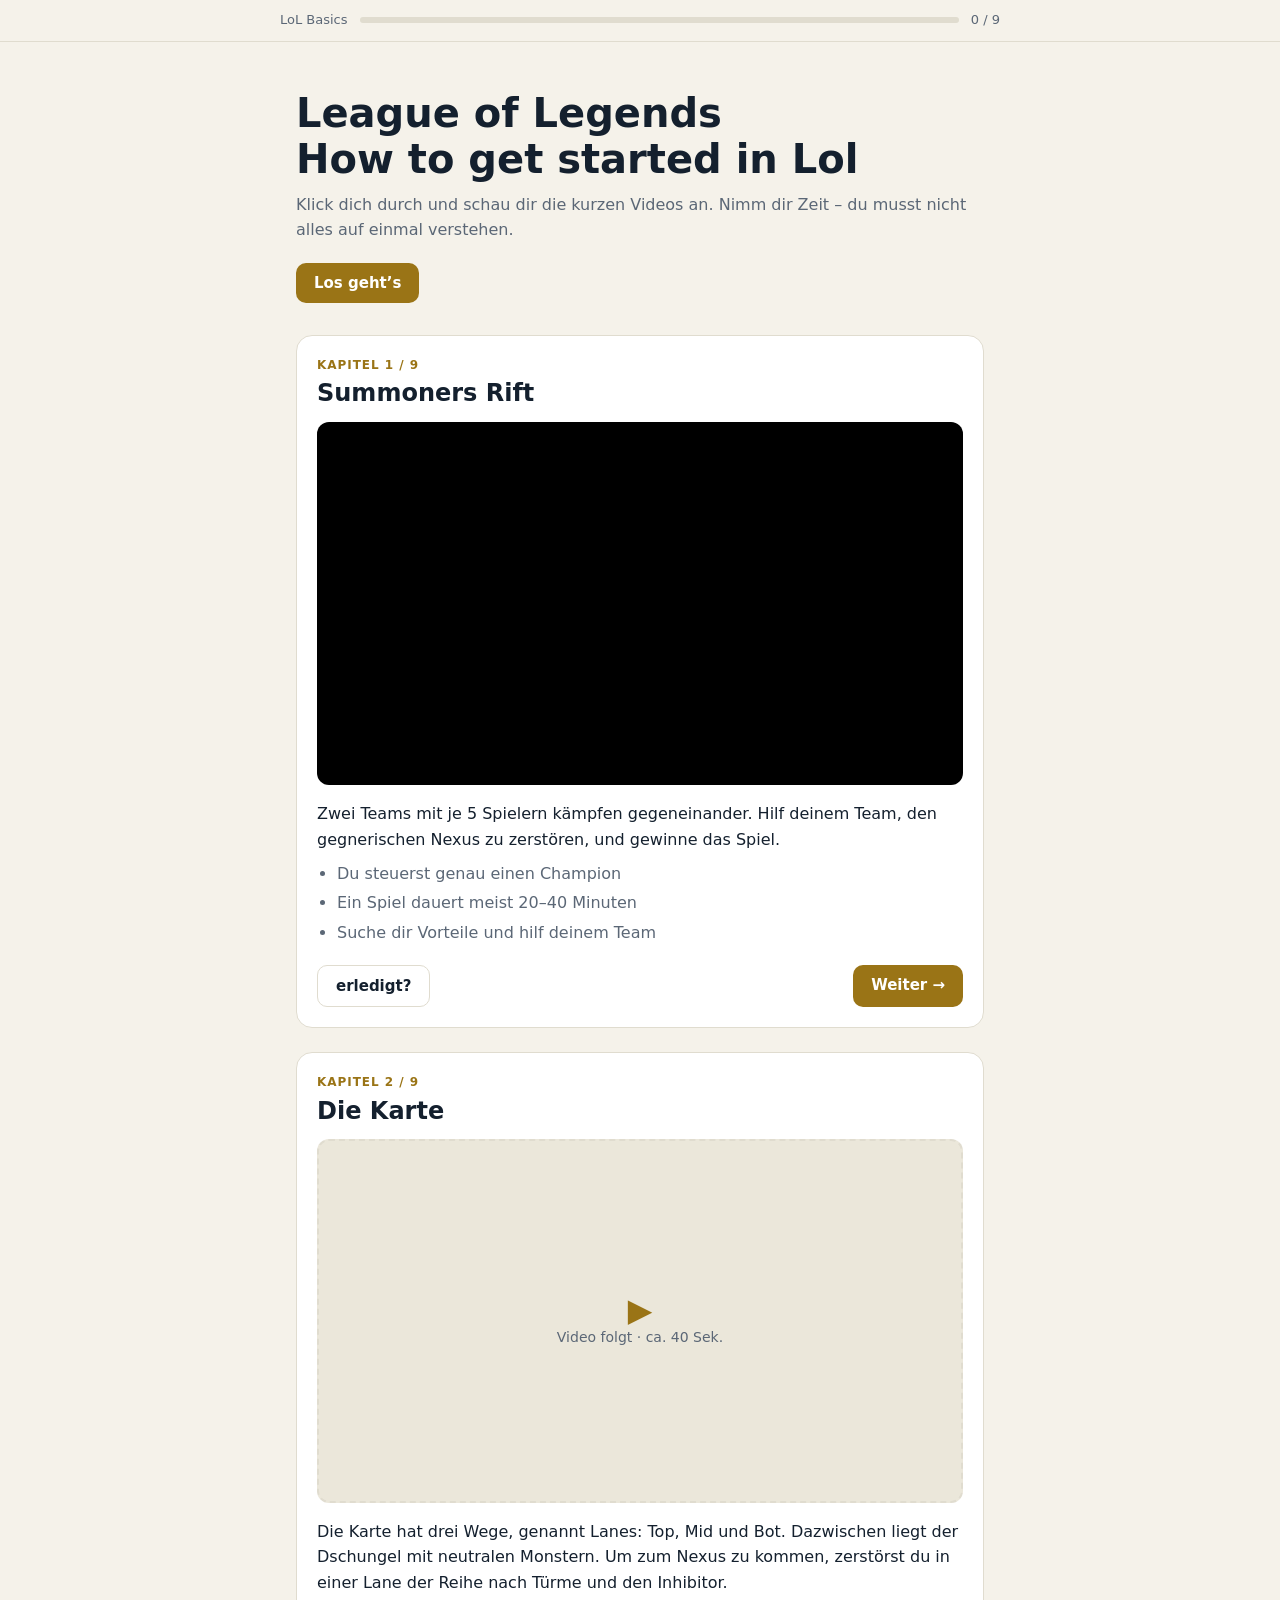
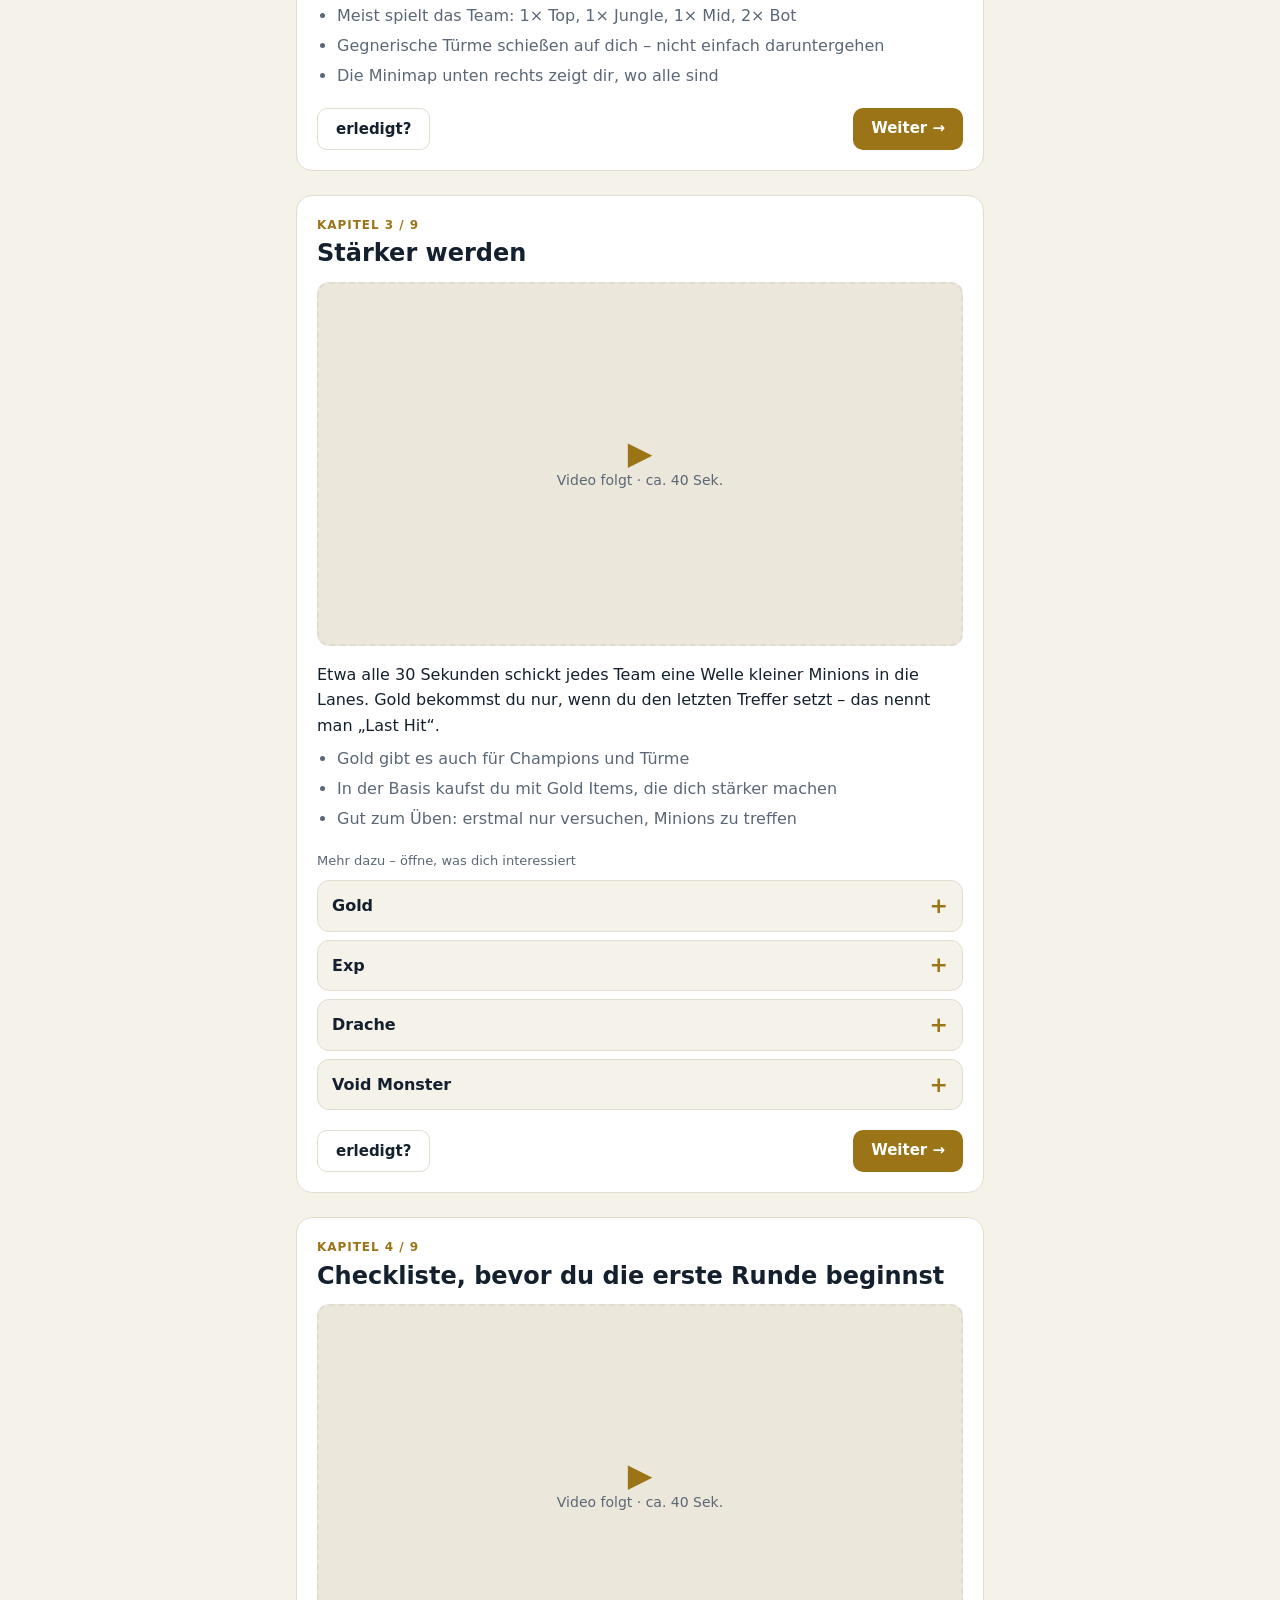
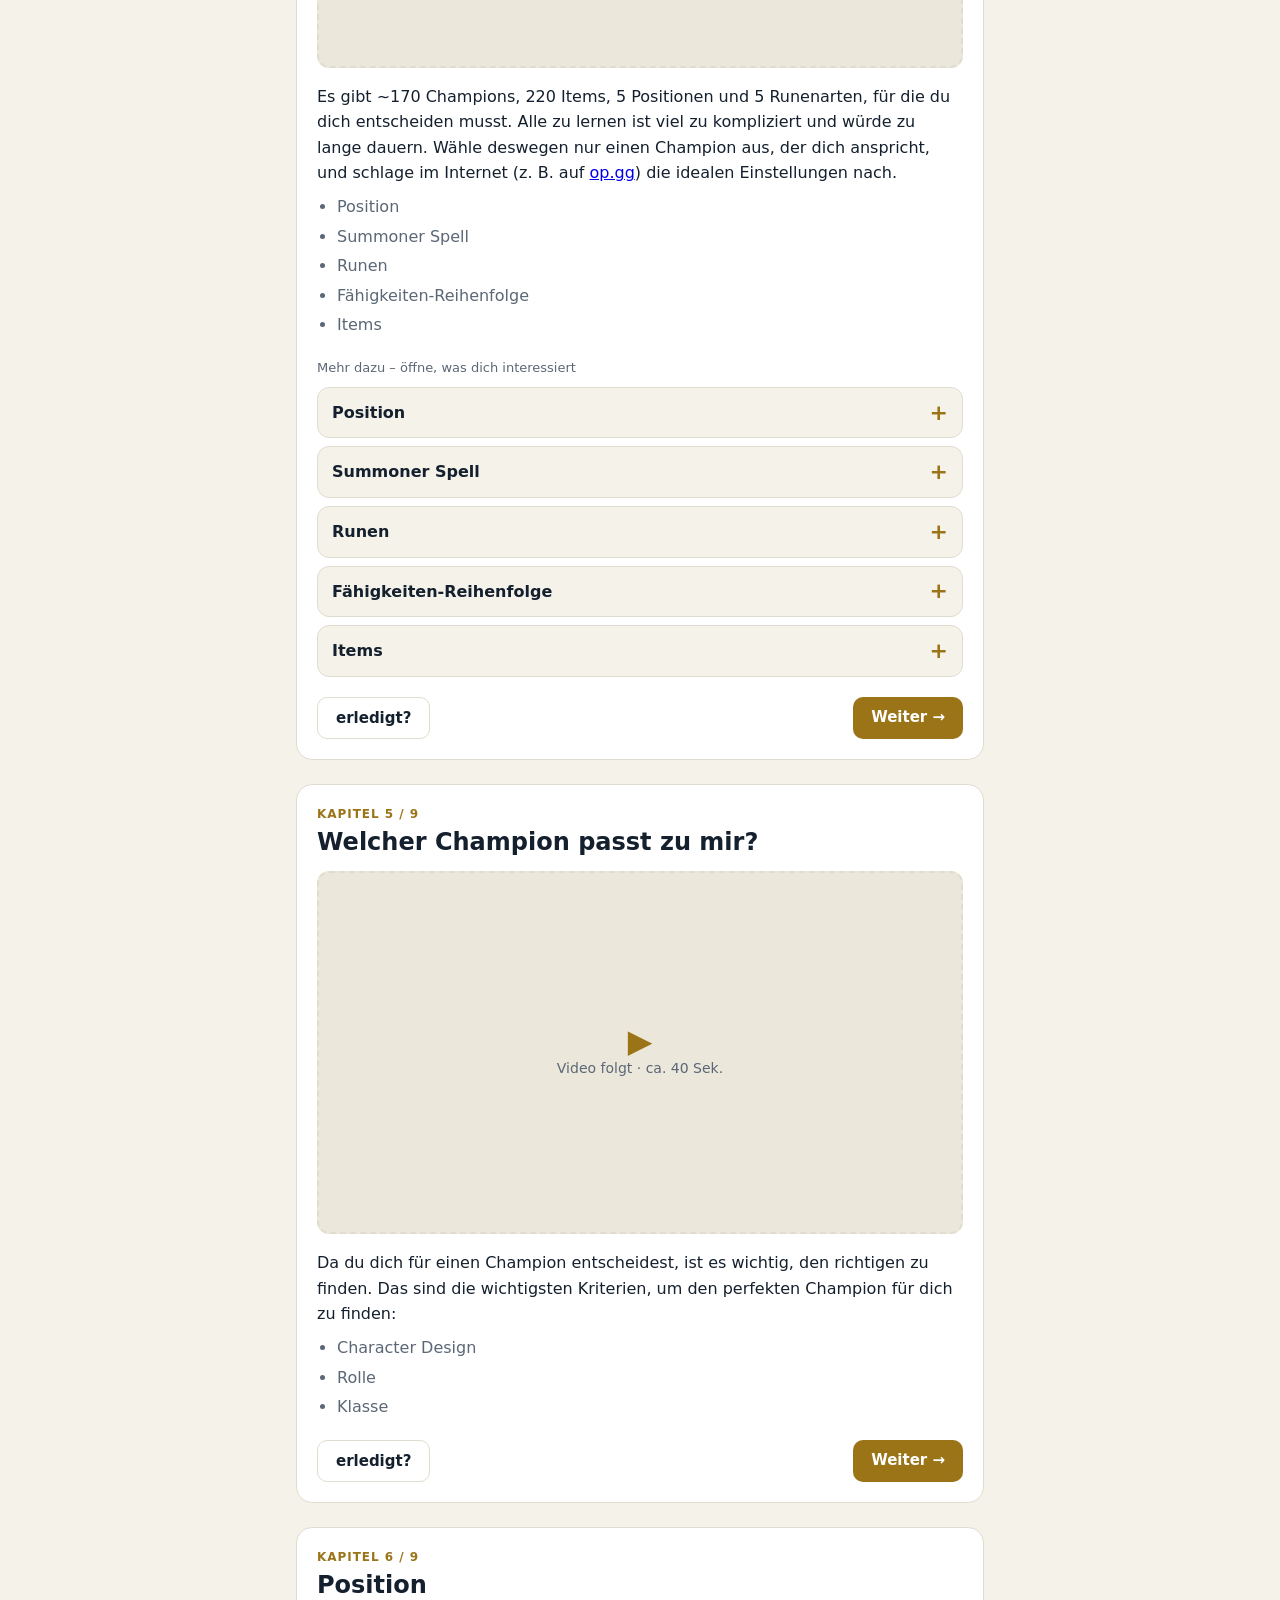
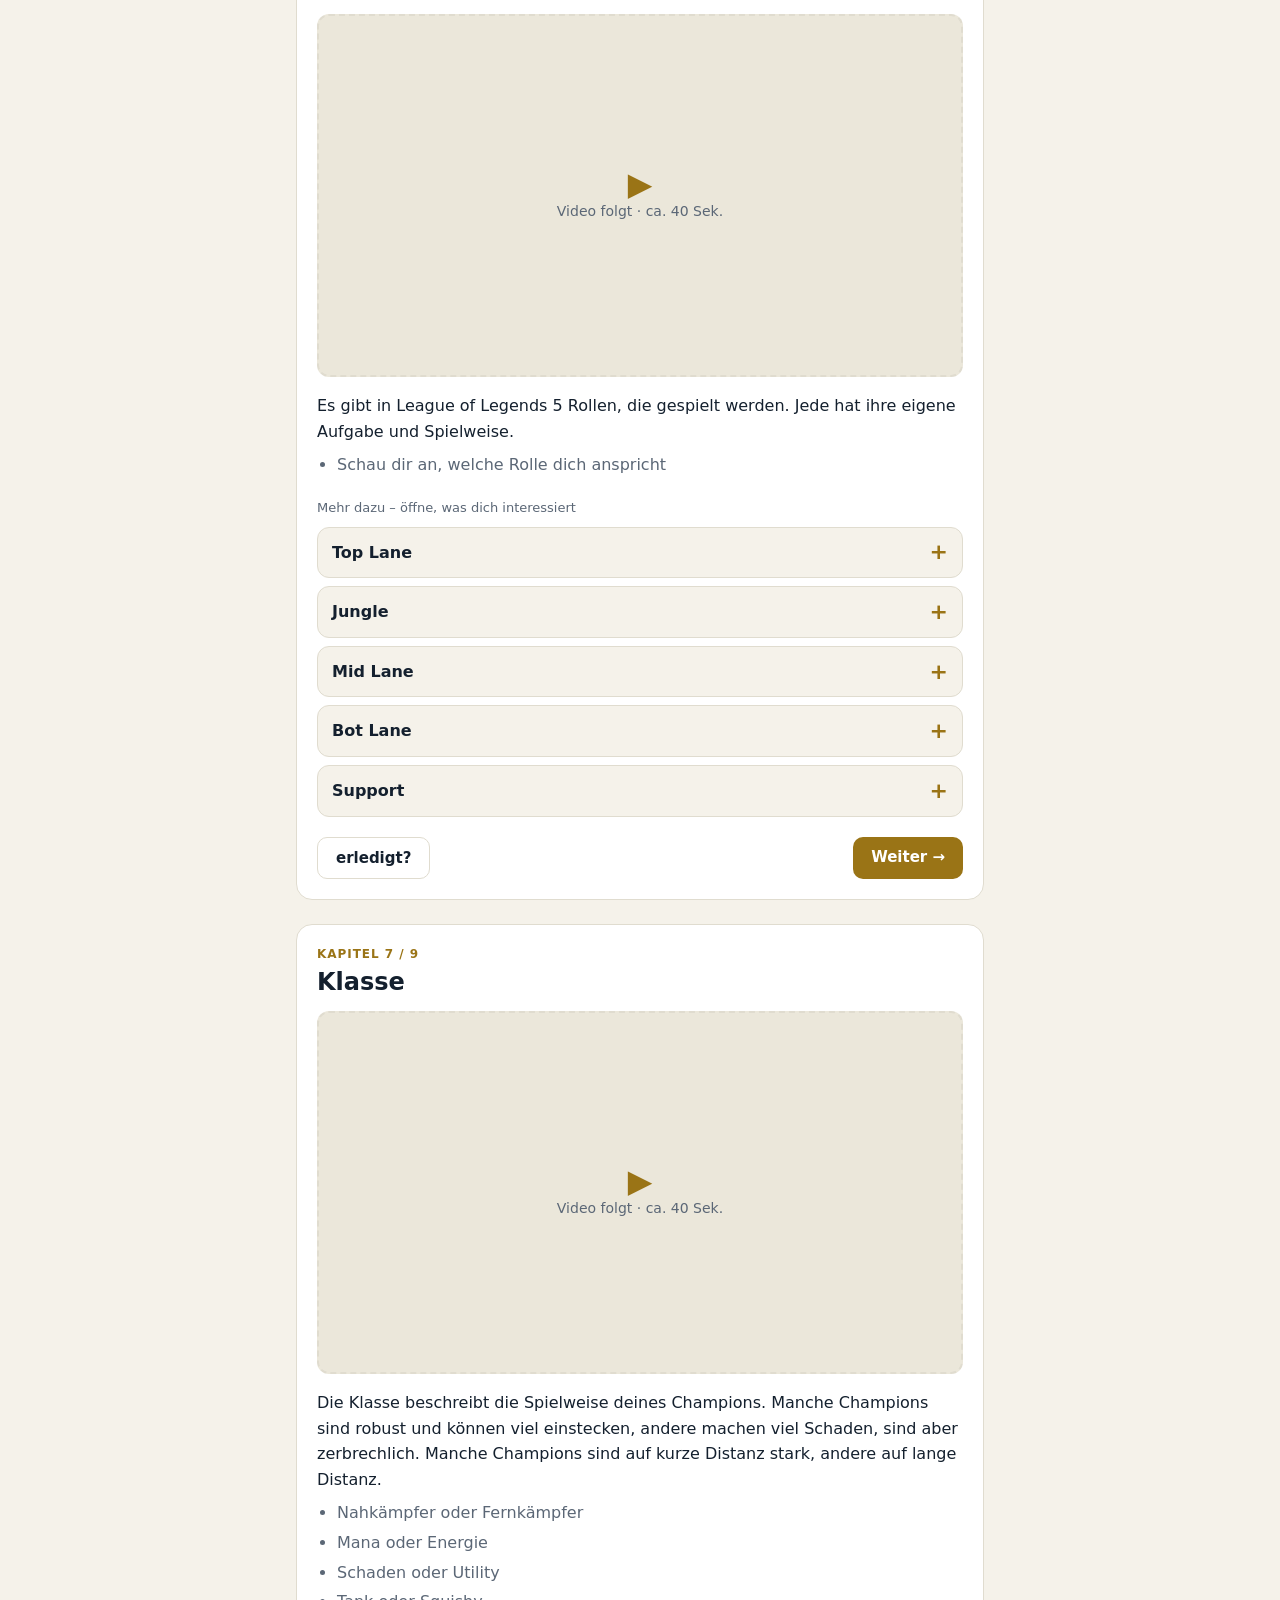
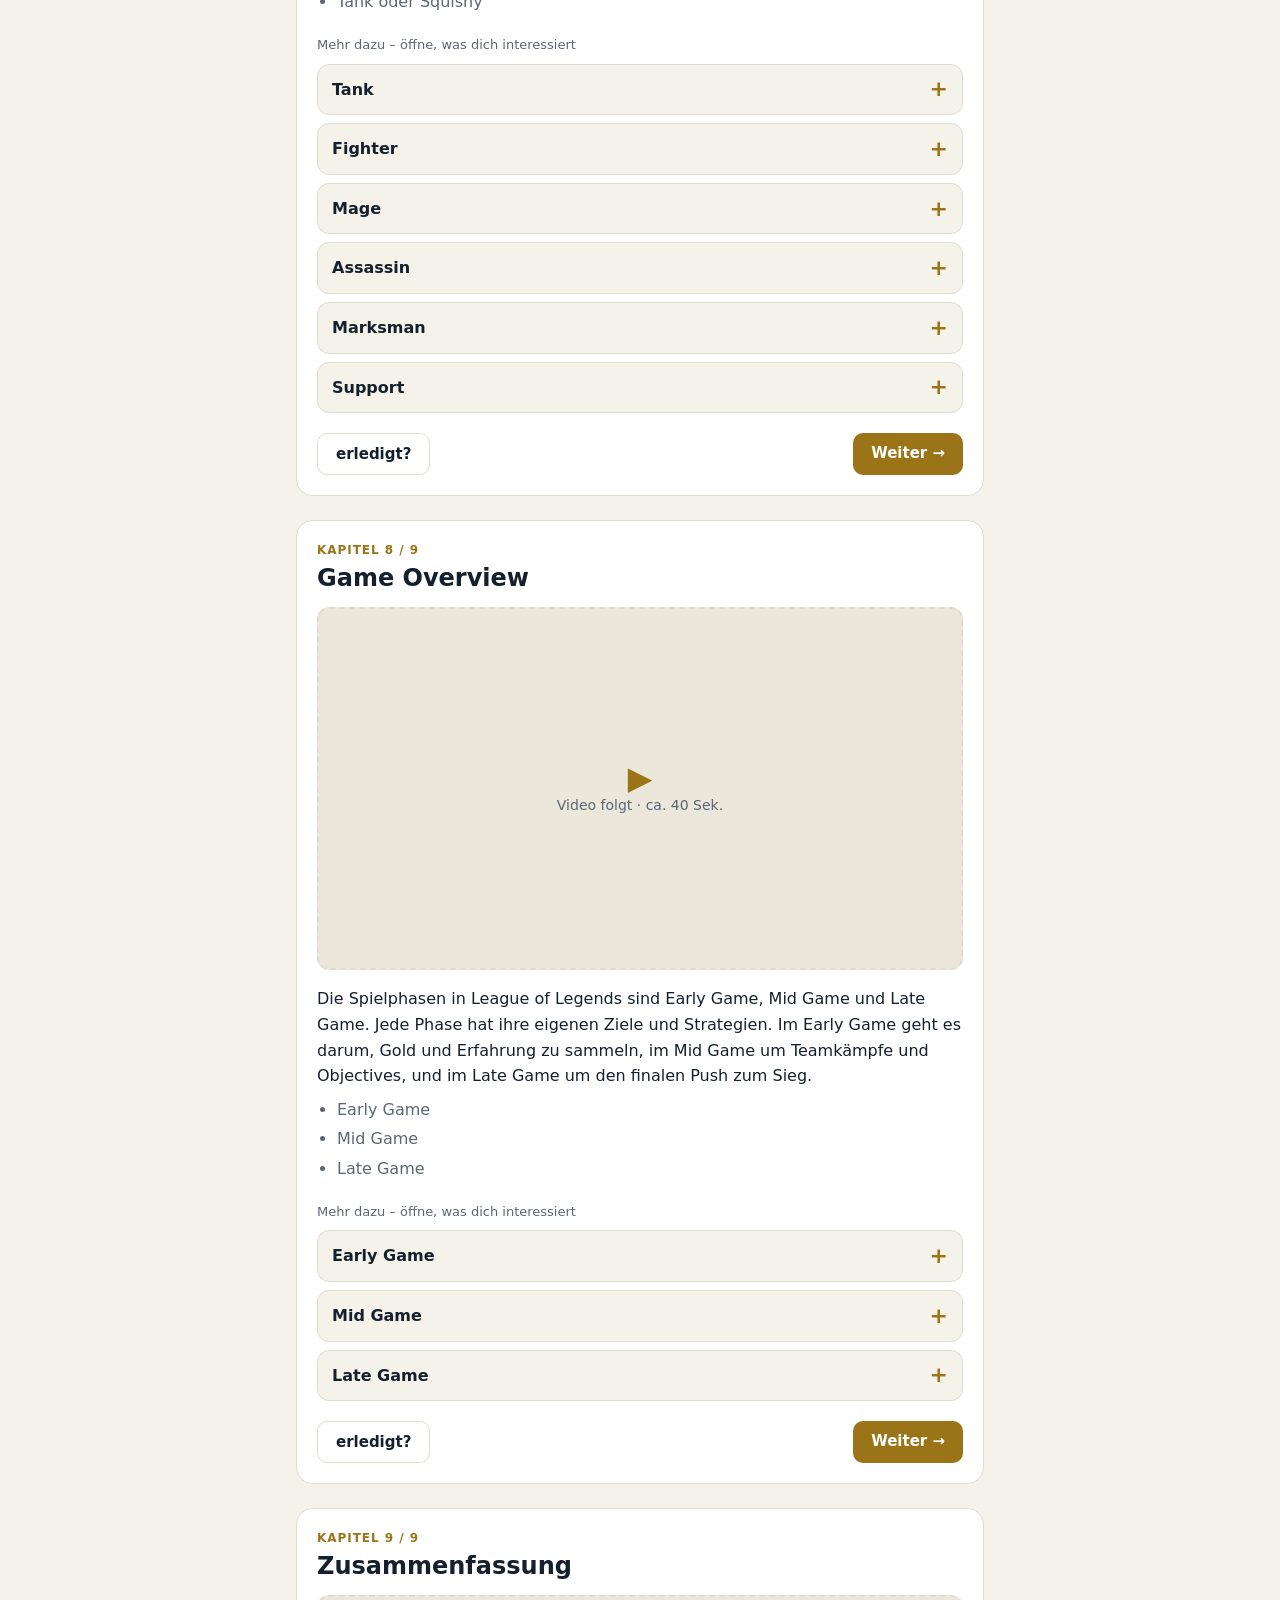
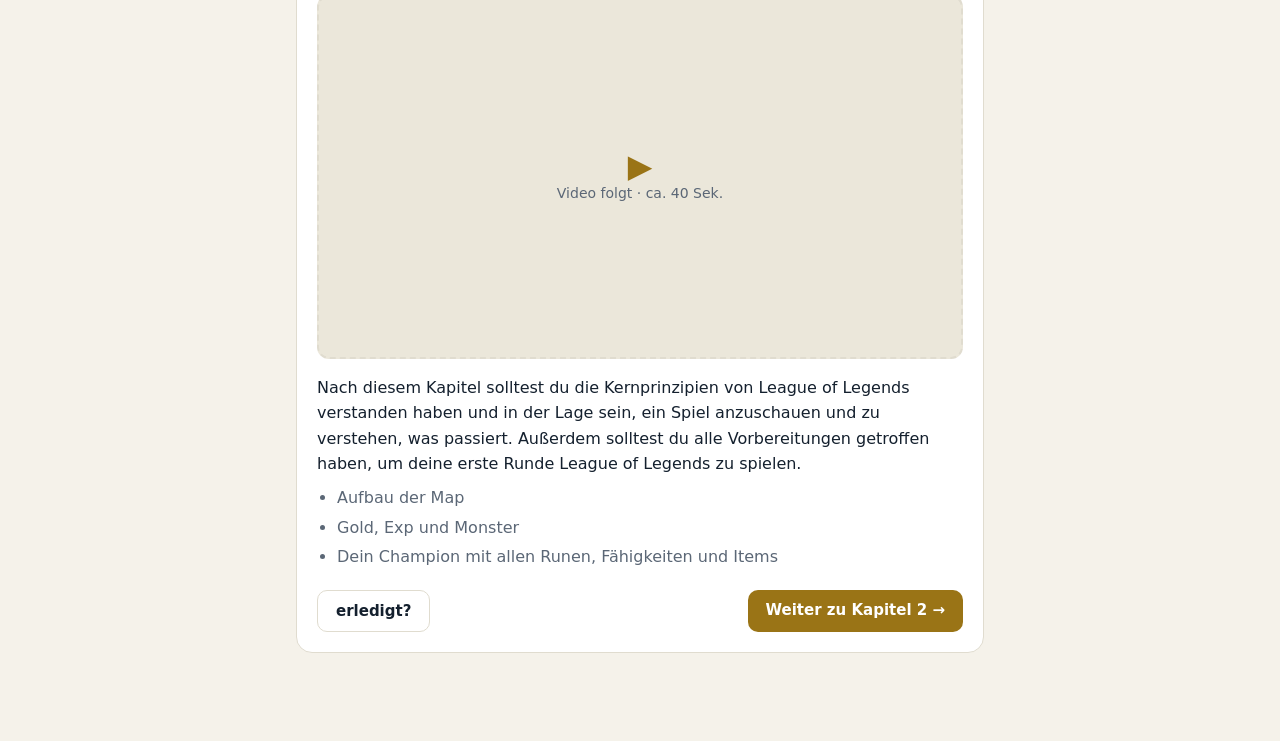
==== index.html @ 53b3e280 "Rechtschreibfehler korrigiert und einige Texte leicht umformuliert, um die Lesbarkeit zu verbessern." ====
<!DOCTYPE html>
<html lang="de">
<head>
<meta charset="utf-8">
<meta name="viewport" content="width=device-width, initial-scale=1, viewport-fit=cover">
<title>League of Legends – Die ersten Schritte</title>
<style>
:root{--bg:#f5f2ea;--surface:#fff;--ink:#14202e;--muted:#5b6776;--accent:#9a7416;--accent-ink:#fff;--line:#e0dccf;--ph:#ebe7da;
box-sizing:border-box;padding-top:env(safe-area-inset-top,0px);padding-bottom:env(safe-area-inset-bottom,0px)}
@media (prefers-color-scheme:dark){:root:not([data-theme="light"]){--bg:#0b1420;--surface:#121f30;--ink:#eef1f5;--muted:#9aa8ba;--accent:#d7b25a;--accent-ink:#1a1405;--line:#24364d;--ph:#0e1a2a}}
:root[data-theme="dark"]{--bg:#0b1420;--surface:#121f30;--ink:#eef1f5;--muted:#9aa8ba;--accent:#d7b25a;--accent-ink:#1a1405;--line:#24364d;--ph:#0e1a2a}
html{scroll-behavior:smooth;scroll-padding-top:72px}
*{box-sizing:border-box}
body{margin:0;background:var(--bg);color:var(--ink);font:16px/1.6 system-ui,-apple-system,"Segoe UI",Roboto,sans-serif}
header{position:sticky;top:env(safe-area-inset-top,0px);z-index:5;background:var(--bg);border-bottom:1px solid var(--line);padding:10px 16px}
.bar{max-width:720px;margin:0 auto;display:flex;align-items:center;gap:12px;font-size:13px;color:var(--muted)}
.track{flex:1;height:6px;border-radius:3px;background:var(--line);overflow:hidden}
.fill{height:100%;width:0;background:var(--accent);transition:width .3s}
main{max-width:720px;margin:0 auto;padding:24px 16px 64px}
.hero{padding:24px 0 32px}
.hero h1{font-size:clamp(28px,7vw,40px);line-height:1.15;margin:0 0 10px}
.hero p{color:var(--muted);margin:0 0 20px}
.btn{display:inline-block;border:0;border-radius:10px;padding:11px 18px;font:600 15px system-ui,sans-serif;cursor:pointer;text-decoration:none;background:var(--accent);color:var(--accent-ink)}
.btn.ghost{background:transparent;color:var(--ink);border:1px solid var(--line)}
.btn.ghost.on{border-color:var(--accent);color:var(--accent)}
.ch{background:var(--surface);border:1px solid var(--line);border-radius:16px;padding:20px;margin-bottom:24px}
.num{font-size:12px;letter-spacing:.08em;text-transform:uppercase;color:var(--accent);font-weight:700}
.ch h2{margin:4px 0 14px;font-size:24px;line-height:1.2}
.vid video,.vid iframe,.ph{display:block;width:100%;aspect-ratio:16/9;border:0;border-radius:12px;background:#000}
.ph{background:var(--ph);border:2px dashed var(--line);display:flex;flex-direction:column;align-items:center;justify-content:center;color:var(--muted);font-size:14px}
.play{font-size:32px;color:var(--accent);line-height:1}
.lead{margin:16px 0 8px}
.pts{margin:0 0 20px;padding-left:20px;color:var(--muted)}
.pts li{margin:4px 0}
.actions{display:flex;flex-wrap:wrap;gap:10px;justify-content:space-between}
.subs{margin:0 0 20px}
.subs-h{font-size:13px;color:var(--muted);margin-bottom:8px}
.sub{border:1px solid var(--line);border-radius:12px;margin-bottom:8px;background:var(--bg)}
.sub summary{cursor:pointer;padding:12px 14px;font-weight:600;list-style:none;display:flex;justify-content:space-between;align-items:center}
.sub summary::-webkit-details-marker{display:none}
.sub summary::after{content:"+";color:var(--accent);font-size:22px;line-height:1}
.sub[open] summary::after{content:"–"}
.subbody{padding:0 14px 6px}
.fin{text-align:center;color:var(--muted);padding:8px 0}
</style>
</head>
<body>
<header><div class="bar"><span>LoL Basics</span><div class="track"><div class="fill" id="fill"></div></div><span id="cnt">0 / 0</span></div></header>
<main>
  <section class="hero">
    <h1>League of Legends<br>How to get started in Lol</h1>
    <p>Klick dich durch und schau dir die kurzen Videos an. Nimm dir Zeit – du musst nicht alles auf einmal verstehen.</p>
    <a class="btn" href="#k1">Los geht’s</a>
  </section>
  <div id="chapters"></div>
</main>
<script>
/* Hier kannst du alles anpassen.
   video: Link zu einer .mp4-Datei (z. B. "videos/kapitel1.mp4") oder ein YouTube-Link. Leer lassen = Platzhalter. */
const CHAPTERS=[
{title:"Summoners Rift",video:"https://youtu.be/Y_1B_q8X2YM?si=WaCcRPkL-4ifEBFm",
 text:"Zwei Teams mit je 5 Spielern kämpfen gegeneinander. Hilf deinem Team, den gegnerischen Nexus zu zerstören, und gewinne das Spiel.",
 points:["Du steuerst genau einen Champion","Ein Spiel dauert meist 20–40 Minuten","Suche dir Vorteile und hilf deinem Team"],
 },

{title:"Die Karte",video:"",
 text:"Die Karte hat drei Wege, genannt Lanes: Top, Mid und Bot. Dazwischen liegt der Dschungel mit neutralen Monstern. Um zum Nexus zu kommen, zerstörst du in einer Lane der Reihe nach Türme und den Inhibitor.",
 points:["Meist spielt das Team: 1× Top, 1× Jungle, 1× Mid, 2× Bot","Gegnerische Türme schießen auf dich – nicht einfach daruntergehen","Die Minimap unten rechts zeigt dir, wo alle sind"],
 },

{title:"Stärker werden",video:"",
 text:"Etwa alle 30 Sekunden schickt jedes Team eine Welle kleiner Minions in die Lanes. Gold bekommst du nur, wenn du den letzten Treffer setzt – das nennt man „Last Hit“.",
 points:["Gold gibt es auch für Champions und Türme","In der Basis kaufst du mit Gold Items, die dich stärker machen","Gut zum Üben: erstmal nur versuchen, Minions zu treffen"],
 subs:[
  {title:"Gold",video:"",text:"Durch das Töten von Gegnern und Monstern erhältst du Gold. Sammle Gold, um Items zu kaufen und stärker zu werden."},
  {title:"Exp",video:"",text:"Du erhältst Exp, wenn du in der Nähe sterbender Gegner bist. Sammle Exp, um deine Stats zu erhöhen und Fähigkeiten zu verbessern."},
  {title:"Drache",video:"",text:"Das Team, welches den Drachen tötet, erhält einen permanenten Buff. Bezwinge 4 Drachen, um die Drachenseele zu erhalten."},
  {title:"Void Monster",video:"",text:"Extrem starke Monster, die den Verlauf des Spiels entscheiden."},
]},

{title:"Checkliste, bevor du die erste Runde beginnst",video:"",
 text:"Es gibt ~170 Champions, 220 Items, 5 Positionen und 5 Runenarten, für die du dich entscheiden musst. Alle zu lernen ist viel zu kompliziert und würde zu lange dauern. Wähle deswegen nur einen Champion aus, der dich anspricht, und schlage im Internet (z. B. auf <a href=\"https://op.gg/lol/champions\" target=\"_blank\" rel=\"noopener\">op.gg</a>) die idealen Einstellungen nach.",
 points:["Position","Summoner Spell","Runen","Fähigkeiten-Reihenfolge","Items"],
 subs:[
  {title:"Position",video:"",text:"Ort und Rolle, die der Champion am besten besetzt."},
  {title:"Summoner Spell",video:"",text:"Zusätzliche Fähigkeiten, die jeder Spieler bekommt, meistens mit einem langen Cooldown."},
  {title:"Runen",video:"",text:"Kleine passive Fähigkeiten, die sich vor dem Spiel einstellen lassen."},
  {title:"Fähigkeiten-Reihenfolge",video:"",text:"Finde heraus, welche Fähigkeiten dein Champion zuerst freischalten und verbessern sollte."},
  {title:"Items",video:"",text:"In welcher Reihenfolge du welches Item im Shop kaufst."},
]},

{title:"Welcher Champion passt zu mir?",video:"",
 text:"Da du dich für einen Champion entscheidest, ist es wichtig, den richtigen zu finden. Das sind die wichtigsten Kriterien, um den perfekten Champion für dich zu finden:",
 points:["Character Design","Rolle","Klasse"],
},


{title:"Position",video:"",
 text:"Es gibt in League of Legends 5 Rollen, die gespielt werden. Jede hat ihre eigene Aufgabe und Spielweise.",
 points:["Schau dir an, welche Rolle dich anspricht"],
 subs:[
  {title:"Top Lane",video:"",text:"Die Lane ganz oben, meist 1 gegen 1. Hier spielen oft robuste Champions, die viel aushalten. Du bist etwas weiter weg vom Rest des Teams und spielst deshalb oft für dich allein."},
  {title:"Jungle",video:"",text:"Du spielst nicht in einer Lane, sondern im Dschungel: Du tötest neutrale Monster für Gold und Level und hilfst den Lanes bei Angriffen."},
  {title:"Mid Lane",video:"",text:"Die Lane in der Mitte, von hier bist du schnell bei allen anderen Lanes. Oft spielen hier Champions, die viel Schaden machen."},
  {title:"Bot Lane",video:"",text:"Die Lane ganz unten. Hier spielt der Carry (auch ADC genannt), meist ein Marksman. Am Anfang ist er schwach, sammelt aber viel Gold und macht später im Spiel den meisten Schaden. Er spielt die Lane zusammen mit dem Support."},
  {title:"Support",video:"",text:"Der Support begleitet den Carry in der Bot Lane. Er braucht kaum Gold und überlässt dem Carry die Minions. Stattdessen schützt er sein Team mit Heilung, Schilden und Crowd Control, setzt Wards für Sicht auf der Karte und hilft im Laufe des Spiels auch den anderen Lanes."}
]

},

{title:"Klasse",video:"",
 text:"Die Klasse beschreibt die Spielweise deines Champions. Manche Champions sind robust und können viel einstecken, andere machen viel Schaden, sind aber zerbrechlich. Manche Champions sind auf kurze Distanz stark, andere auf lange Distanz.",
 points:["Nahkämpfer oder Fernkämpfer","Mana oder Energie","Schaden oder Utility","Tank oder Squishy"],
 subs:[
  {title:"Tank",video:"",text:"Hohe Lebenspunkte, viel Rüstung und Magieresistenz. Tanks sind dafür da, Schaden abzufangen und das gegnerische Team zu immobilisieren."},
  {title:"Fighter",video:"",text:"Starke Nahkämpfer, die viel Schaden austeilen und einstecken können."},
  {title:"Mage",video:"",text:"Fernkämpfer, die viel Schaden mit ihren Fähigkeiten austeilen, aber auf Mana angewiesen sind."},
  {title:"Assassin",video:"",text:"Champions, die schnell und tödlich sind, um gegnerische Ziele zu eliminieren."},
  {title:"Marksman",video:"",text:"Fernkämpfer, die mit Autoattacks viel Schaden auf Distanz austeilen, aber sehr zerbrechlich sind."},
  {title:"Support",video:"",text:"Champions, die das Team mit Heilung, Schilden und Crowd Control unterstützen."}
]

},

 {title:"Game Overview",video:"",
 text:"Die Spielphasen in League of Legends sind Early Game, Mid Game und Late Game. Jede Phase hat ihre eigenen Ziele und Strategien. Im Early Game geht es darum, Gold und Erfahrung zu sammeln, im Mid Game um Teamkämpfe und Objectives, und im Late Game um den finalen Push zum Sieg.",
 points:["Early Game","Mid Game","Late Game"],
 subs:[
  {title:"Early Game",video:"",text:"Beide Teams sammeln Gold und Erfahrung, um stärker zu werden. Ziele sind das Farmen von Minions, das Töten von neutralen Monstern und das Gewinnen von kleinen Kämpfen."},
  {title:"Mid Game",video:"",text:"Beide Teams kämpfen in Teams, um Objectives zu sichern und die Kontrolle über die Karte zu gewinnen. Ziele sind das Gewinnen von Teamkämpfen, das Zerstören von Türmen und das Sichern von Drachen und Baron Nashor."},
  {title:"Late Game",video:"",text:"Beide Teams kämpfen um den finalen Sieg. Ziele sind das Gewinnen von Teamkämpfen, das Zerstören des gegnerischen Nexus und das Sichern von wichtigen Objectives."},
]
},
{title:"Zusammenfassung",video:"",
 text:"Nach diesem Kapitel solltest du die Kernprinzipien von League of Legends verstanden haben und in der Lage sein, ein Spiel anzuschauen und zu verstehen, was passiert. Außerdem solltest du alle Vorbereitungen getroffen haben, um deine erste Runde League of Legends zu spielen.",
 points:["Aufbau der Map","Gold, Exp und Monster","Dein Champion mit allen Runen, Fähigkeiten und Items"],
 }

];

const KEY="lol-basics-done";
let done=new Set();
try{done=new Set(JSON.parse(localStorage.getItem(KEY)||"[]"))}catch(e){}
function save(){try{localStorage.setItem(KEY,JSON.stringify([...done]))}catch(e){}}

function media(c){
  const v=(c.video||"").trim();
  if(!v)return '<div class="ph"><div class="play">▶</div><div>Video folgt · ca. 40 Sek.</div></div>';
  if(/youtu\.?be/.test(v)){
    const m=v.match(/(?:v=|youtu\.be\/|embed\/|shorts\/)([\w-]{11})/);
    if(m)return '<iframe src="https://www.youtube-nocookie.com/embed/'+m[1]+'?rel=0&playsinline=1" title="'+c.title+'" allow="accelerometer; autoplay; clipboard-write; encrypted-media; gyroscope; picture-in-picture; web-share" referrerpolicy="strict-origin-when-cross-origin" allowfullscreen loading="lazy"></iframe>';
  }
  return '<video controls playsinline preload="metadata" src="'+v+'"></video>';
}

function progress(){
  const n=CHAPTERS.length;
  document.getElementById("fill").style.width=(done.size/n*100)+"%";
  document.getElementById("cnt").textContent=done.size+" / "+n;
}

function subsHtml(c){
  if(!c.subs||!c.subs.length)return "";
  return '<div class="subs"><div class="subs-h">Mehr dazu – öffne, was dich interessiert</div>'+
    c.subs.map(d=>
      '<details class="sub"><summary>'+d.title+'</summary><div class="subbody"><div class="vid">'+media(d)+'</div>'+
      '<p class="lead">'+d.text+'</p>'+
      (d.points?'<ul class="pts">'+d.points.map(p=>'<li>'+p+'</li>').join("")+'</ul>':'')+
      '</div></details>').join("")+'</div>';
}

const root=document.getElementById("chapters");
CHAPTERS.forEach((c,i)=>{
  const last=i===CHAPTERS.length-1;
  const s=document.createElement("section");
  s.className="ch";s.id="k"+(i+1);
  s.innerHTML=
    '<div class="num">Kapitel '+(i+1)+' / '+CHAPTERS.length+'</div>'+
    '<h2>'+c.title+'</h2>'+
    '<div class="vid">'+media(c)+'</div>'+
    '<p class="lead">'+c.text+'</p>'+
    '<ul class="pts">'+c.points.map(p=>'<li>'+p+'</li>').join("")+'</ul>'+
    subsHtml(c)+
    '<div class="actions"><button class="btn ghost" data-i="'+i+'"></button>'+
    (last?'<a class="btn" href="kapitel2.html">Weiter zu Kapitel 2 →</a>':'<a class="btn" href="#k'+(i+2)+'">Weiter →</a>')+'</div>';
  root.appendChild(s);
});
function paint(btn){
  const on=done.has(+btn.dataset.i);
  btn.classList.toggle("on",on);
  btn.textContent=on?"✓ completed":"erledigt?";
}
root.querySelectorAll("button[data-i]").forEach(b=>{
  paint(b);
  b.addEventListener("click",()=>{
    const i=+b.dataset.i;
    done.has(i)?done.delete(i):done.add(i);
    save();paint(b);progress();
  });
});
progress();
</script>
</body>
</html>
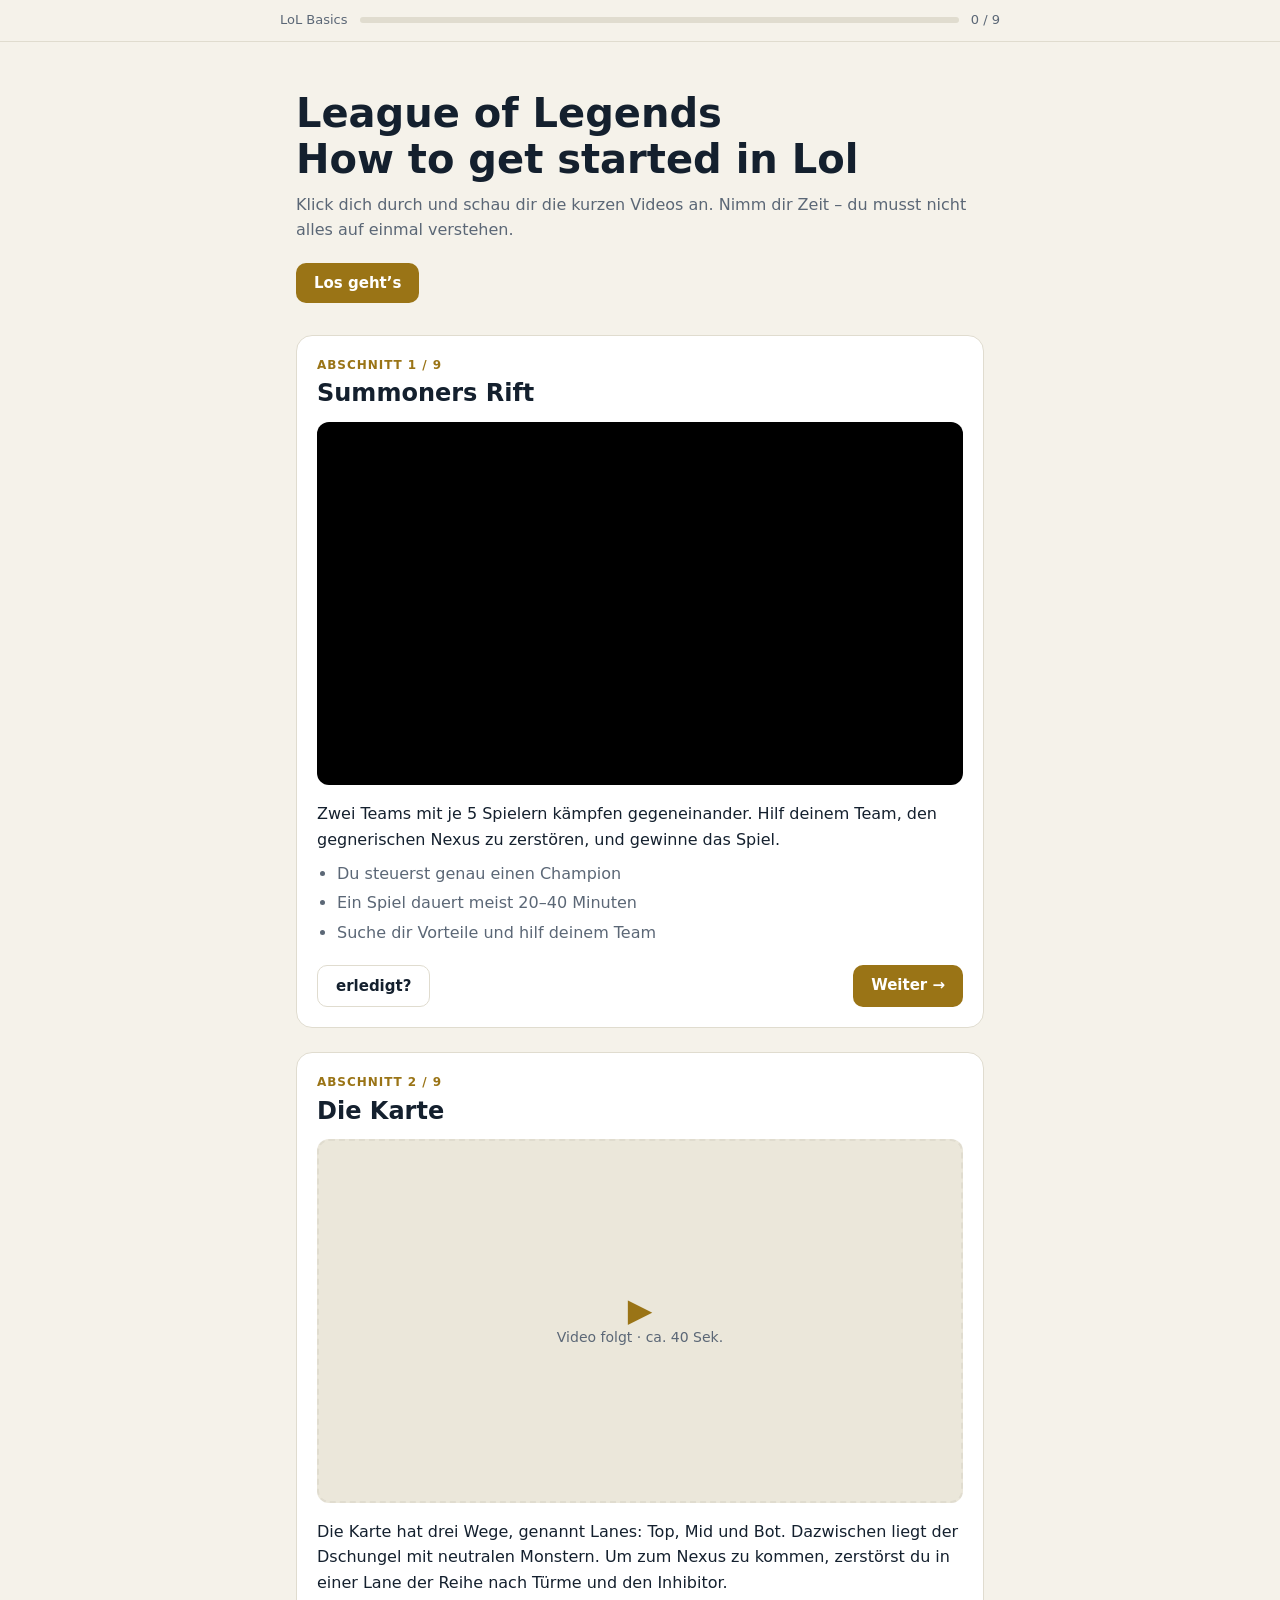
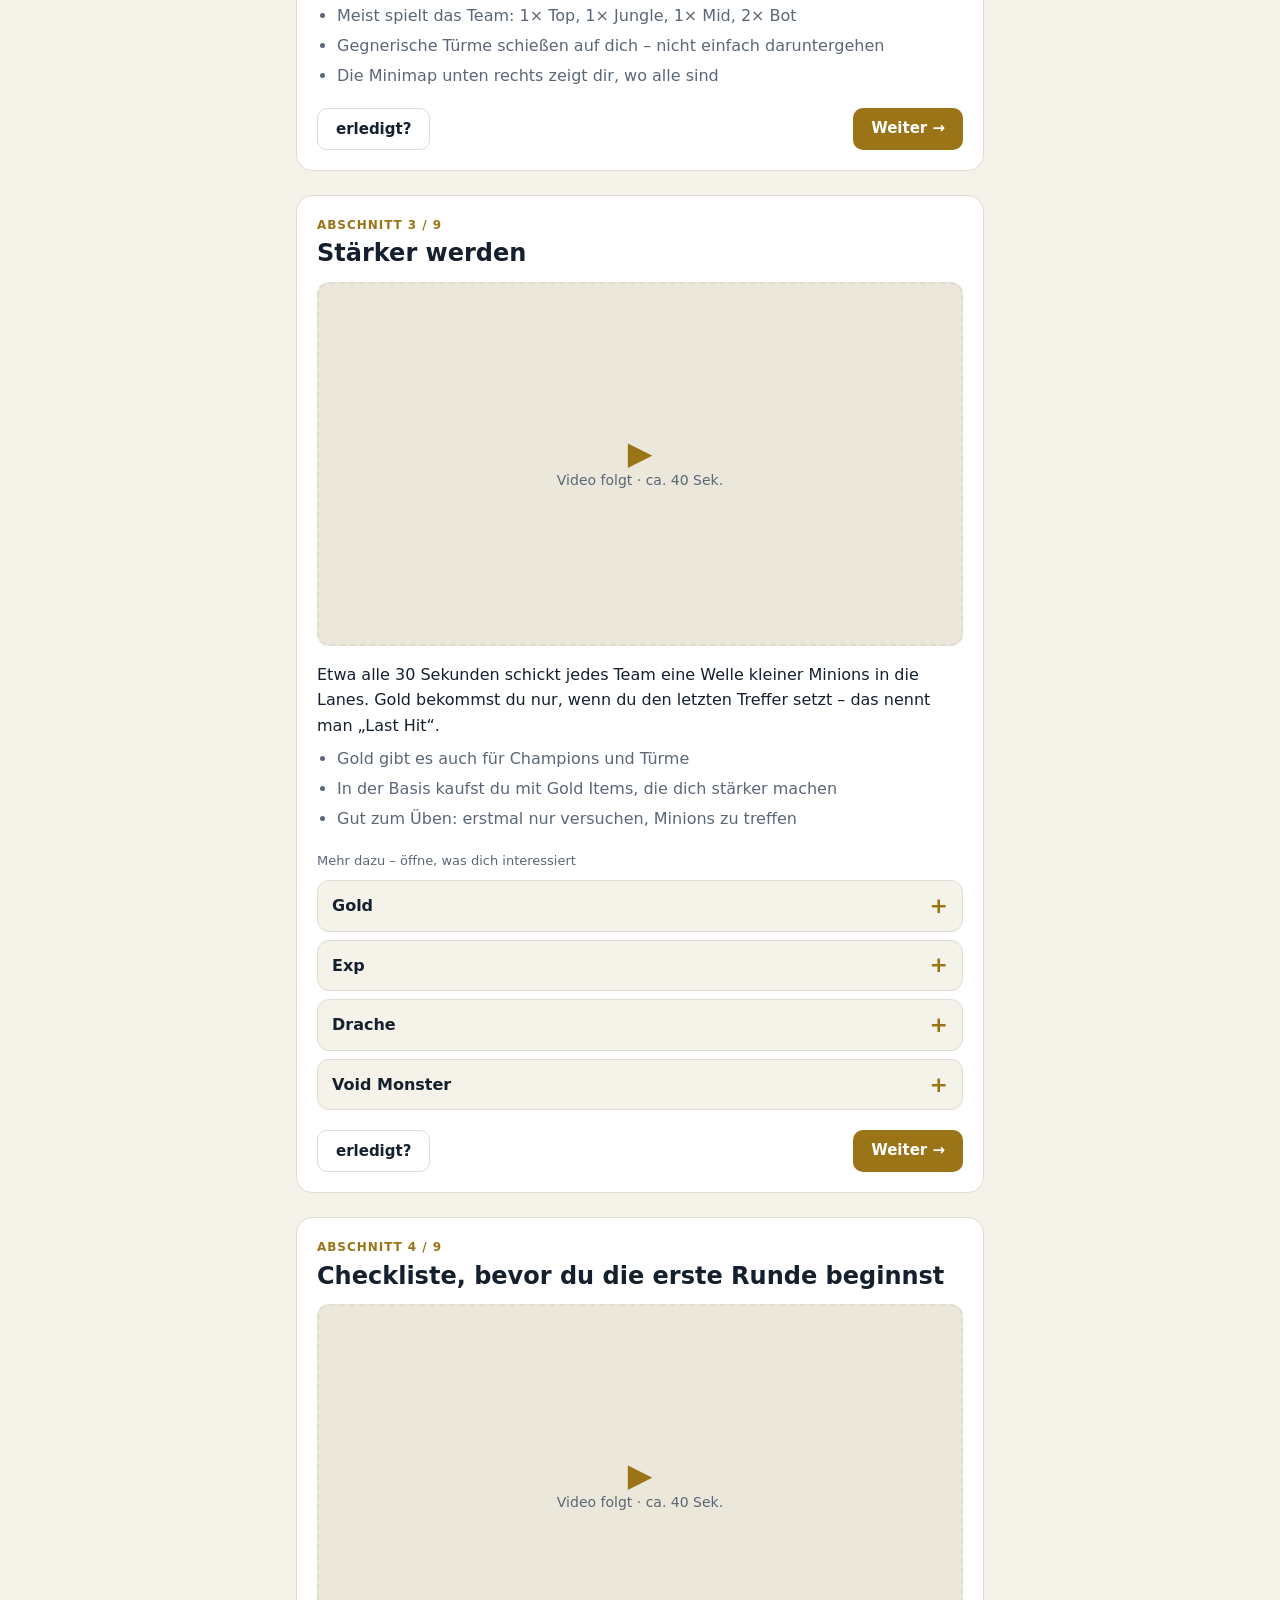
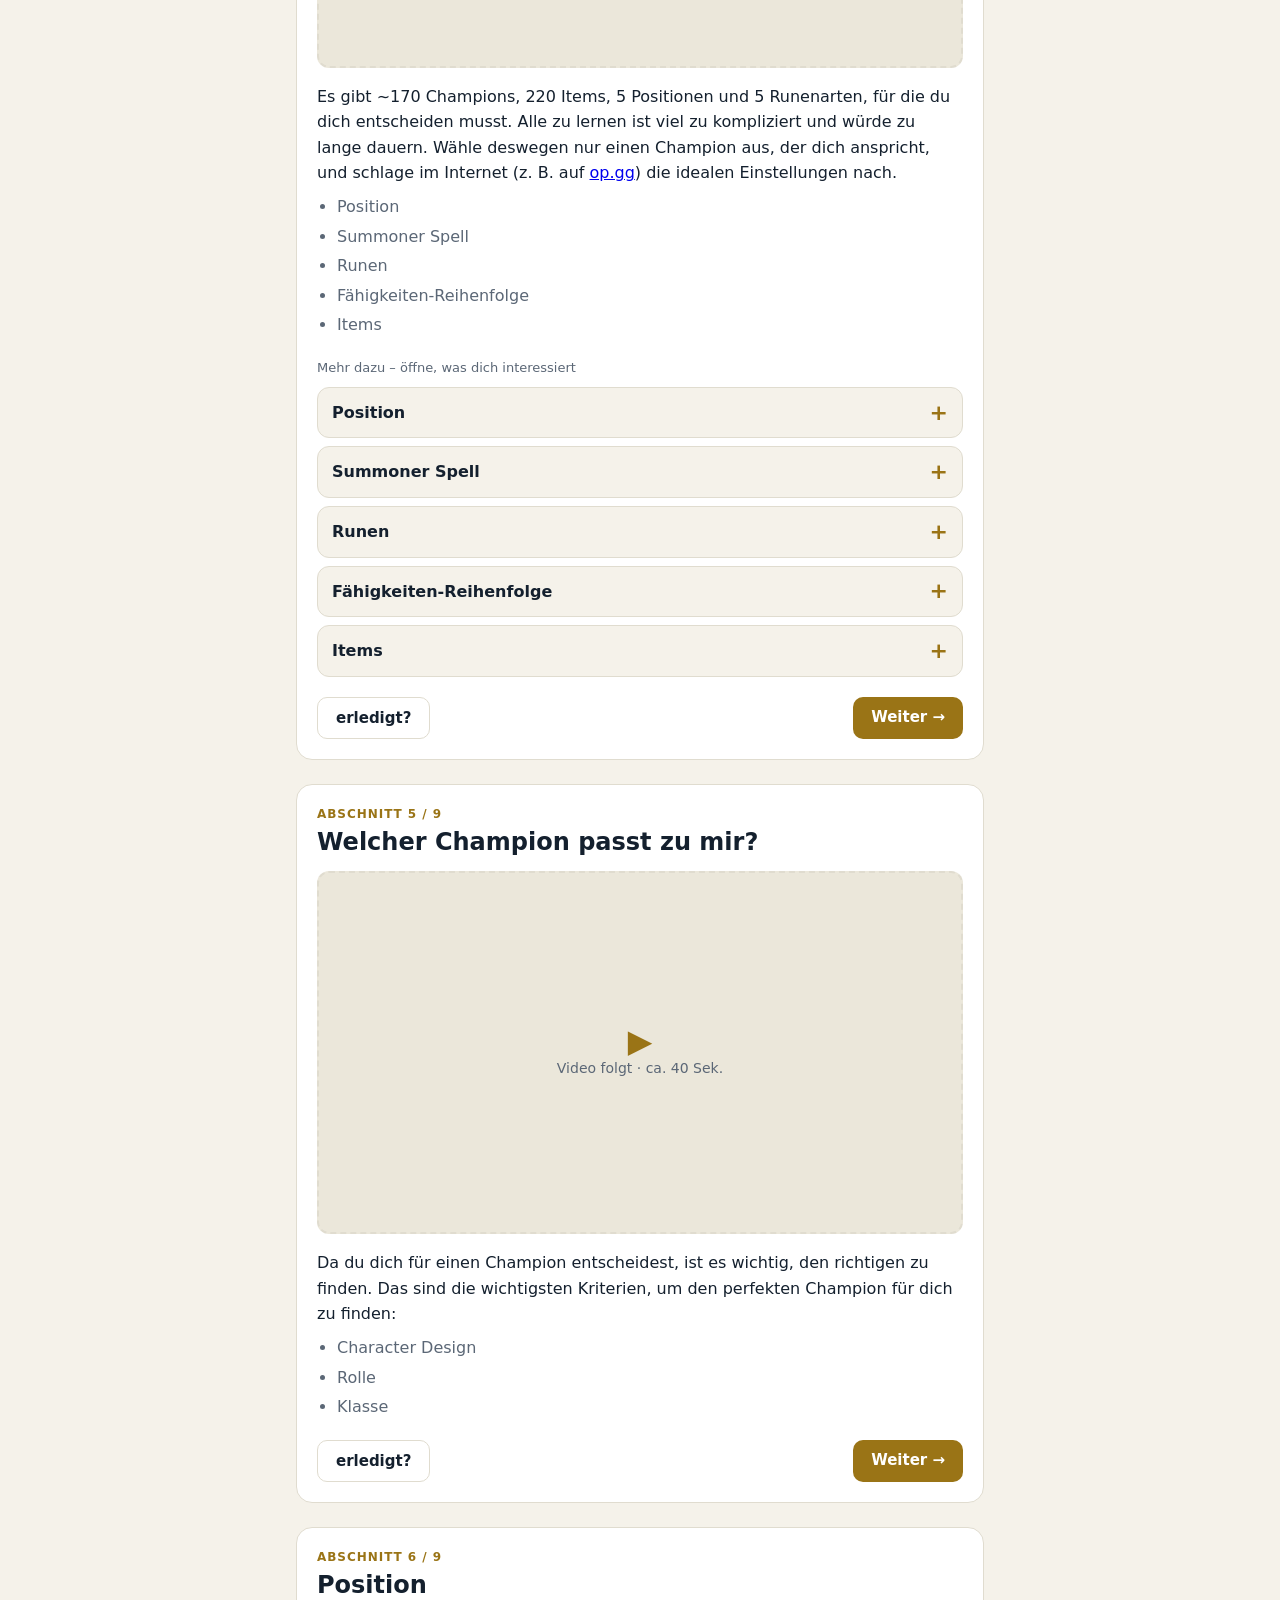
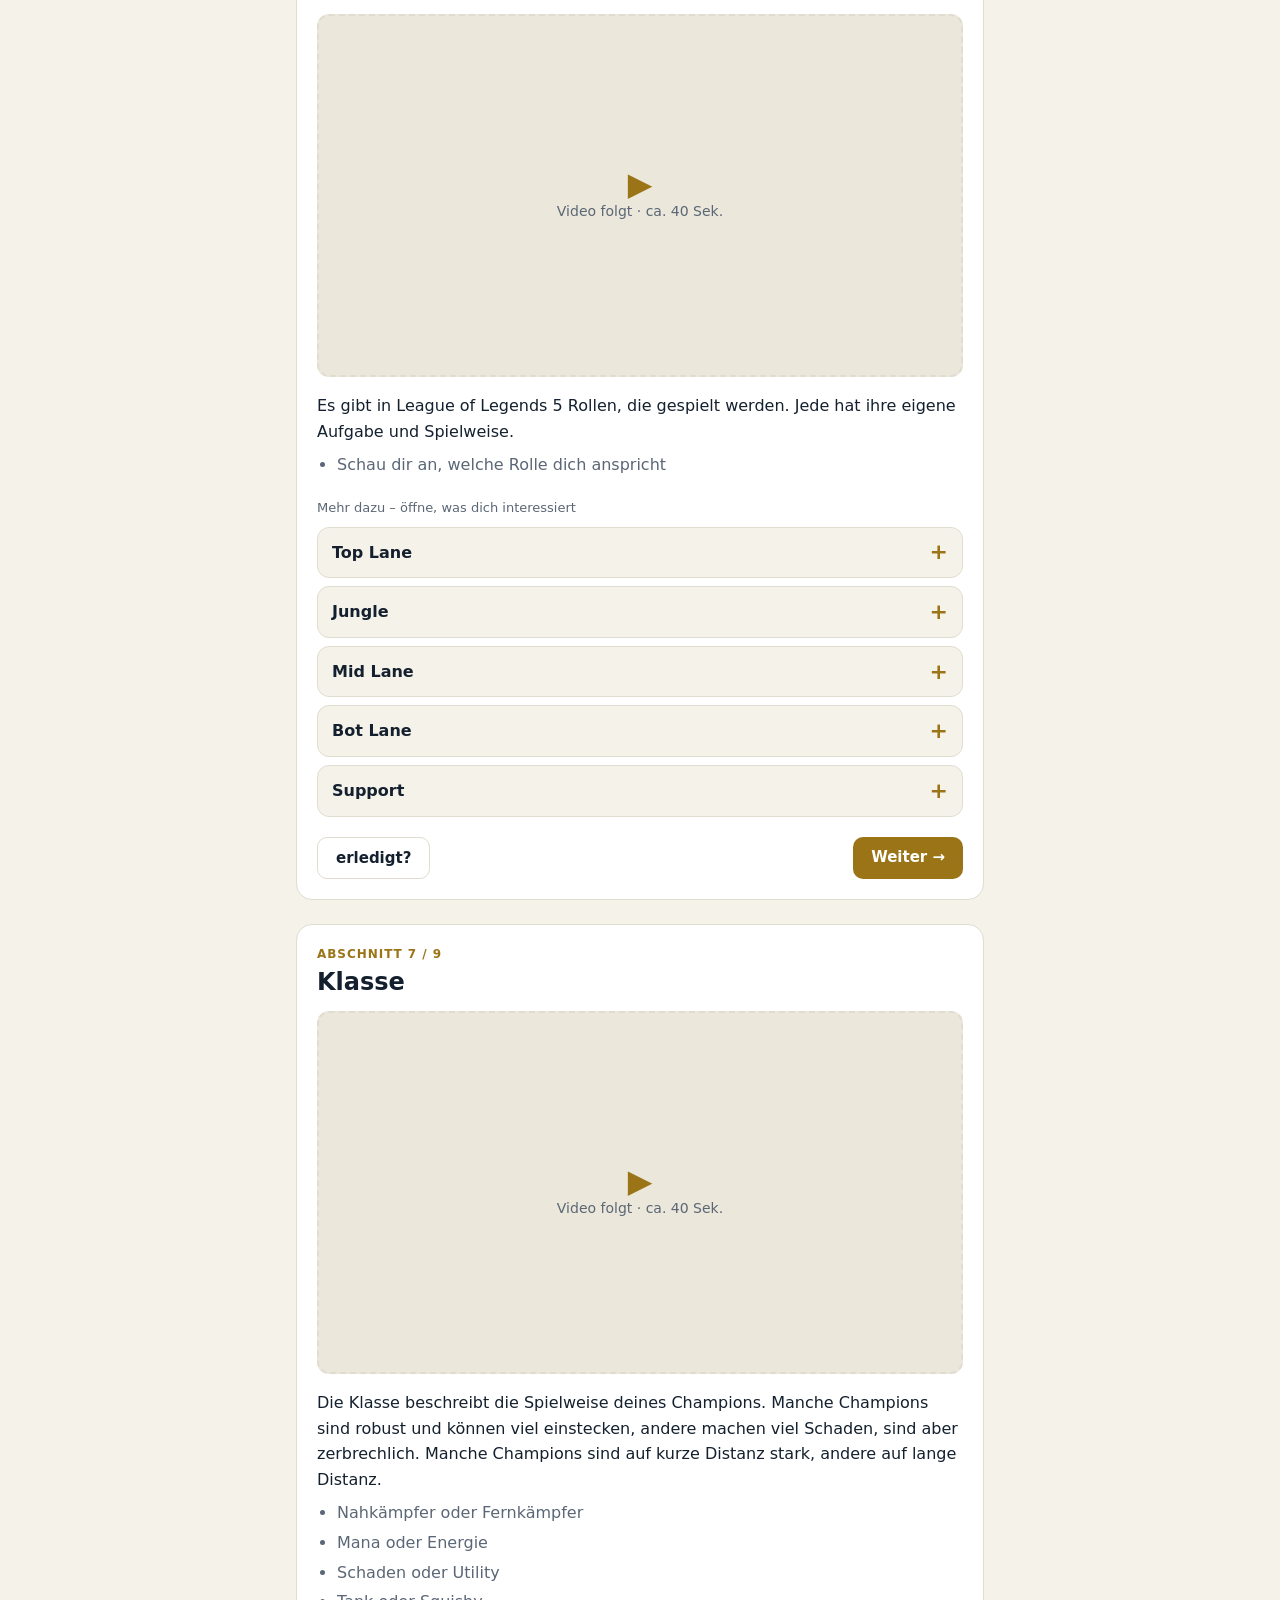
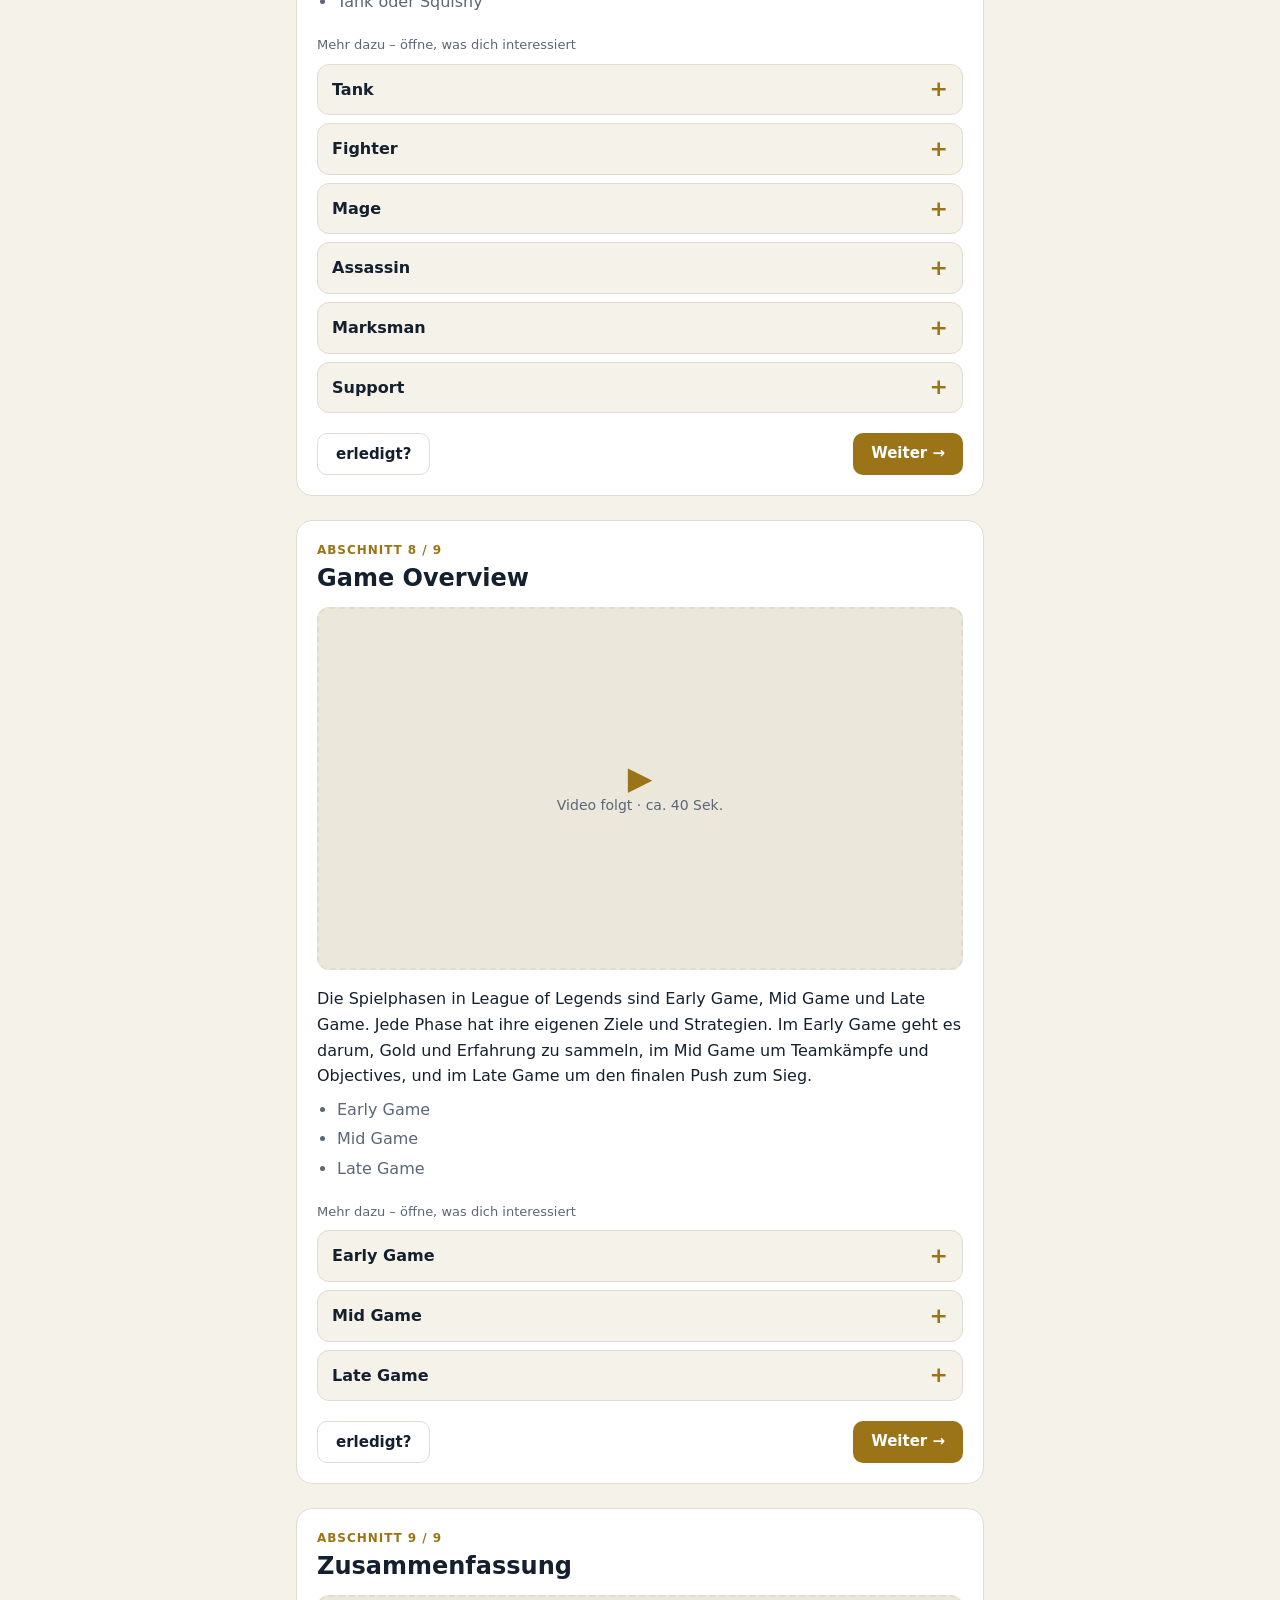
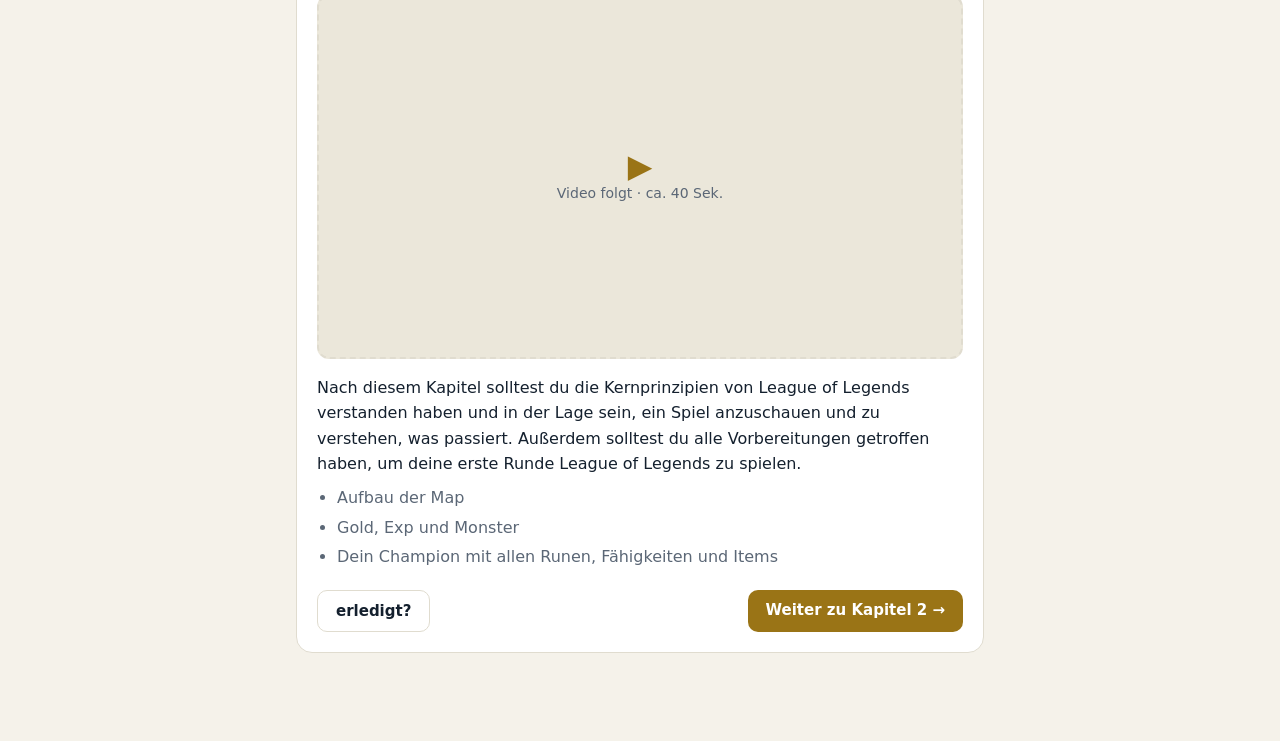
==== commit 78da0cb7: "Bedienungs update" ====
--- a/index.html
+++ b/index.html
@@ -75,7 +75,8 @@
   {title:"Gold",video:"",text:"Durch das Töten von Gegnern und Monstern erhältst du Gold. Sammle Gold, um Items zu kaufen und stärker zu werden."},
   {title:"Exp",video:"",text:"Du erhältst Exp, wenn du in der Nähe sterbender Gegner bist. Sammle Exp, um deine Stats zu erhöhen und Fähigkeiten zu verbessern."},
   {title:"Drache",video:"",text:"Das Team, welches den Drachen tötet, erhält einen permanenten Buff. Bezwinge 4 Drachen, um die Drachenseele zu erhalten."},
-  {title:"Void Monster",video:"",text:"Extrem starke Monster, die den Verlauf des Spiels entscheiden."},
+  {title:"Void Monster",video:"",text:"Extrem starke Monster aus der Leere, die den Verlauf des Spiels entscheiden. Sie erscheinen nacheinander in der Grube oben auf der Karte.",
+   points:["Grubs: erscheinen früh im Spiel als kleine Gruppe. Je mehr dein Team tötet, desto mehr Schaden macht ihr an Türmen","Herold: kommt nach den Grubs. Wer ihn tötet, kann ihn später rufen, damit er gegnerische Türme rammt","Baron Nashor: ersetzt den Herold und ist das stärkste Monster. Das Team erhält einen Buff, der seine Minions deutlich stärker macht – ideal, um Türme zu zerstören"]},
 ]},
 
 {title:"Checkliste, bevor du die erste Runde beginnst",video:"",
@@ -139,8 +140,10 @@
 ];
 
 const KEY="lol-basics-done";
+/* Fortschritt wird nach Titel gespeichert, damit er beim Einfügen/Verschieben von Abschnitten erhalten bleibt.
+   Alte Einträge (nach Position gespeichert) werden einmalig umgewandelt. */
 let done=new Set();
-try{done=new Set(JSON.parse(localStorage.getItem(KEY)||"[]"))}catch(e){}
+try{done=new Set(JSON.parse(localStorage.getItem(KEY)||"[]").map(x=>typeof x==="number"?(CHAPTERS[x]||{}).title:x).filter(Boolean))}catch(e){}
 function save(){try{localStorage.setItem(KEY,JSON.stringify([...done]))}catch(e){}}
 
 function media(c){
@@ -154,9 +157,9 @@
 }
 
 function progress(){
-  const n=CHAPTERS.length;
-  document.getElementById("fill").style.width=(done.size/n*100)+"%";
-  document.getElementById("cnt").textContent=done.size+" / "+n;
+  const n=CHAPTERS.length,d=CHAPTERS.filter(c=>done.has(c.title)).length;
+  document.getElementById("fill").style.width=(d/n*100)+"%";
+  document.getElementById("cnt").textContent=d+" / "+n;
 }
 
 function subsHtml(c){
@@ -175,7 +178,7 @@
   const s=document.createElement("section");
   s.className="ch";s.id="k"+(i+1);
   s.innerHTML=
-    '<div class="num">Kapitel '+(i+1)+' / '+CHAPTERS.length+'</div>'+
+    '<div class="num">Abschnitt '+(i+1)+' / '+CHAPTERS.length+'</div>'+
     '<h2>'+c.title+'</h2>'+
     '<div class="vid">'+media(c)+'</div>'+
     '<p class="lead">'+c.text+'</p>'+
@@ -186,16 +189,19 @@
   root.appendChild(s);
 });
 function paint(btn){
-  const on=done.has(+btn.dataset.i);
+  const on=done.has(CHAPTERS[+btn.dataset.i].title);
   btn.classList.toggle("on",on);
   btn.textContent=on?"✓ completed":"erledigt?";
 }
 root.querySelectorAll("button[data-i]").forEach(b=>{
   paint(b);
   b.addEventListener("click",()=>{
-    const i=+b.dataset.i;
-    done.has(i)?done.delete(i):done.add(i);
+    const i=+b.dataset.i,t=CHAPTERS[i].title;
+    done.has(t)?done.delete(t):done.add(t);
     save();paint(b);progress();
+    /* Beim Abhaken direkt zum nächsten Abschnitt springen */
+    const next=document.getElementById("k"+(i+2));
+    if(done.has(t)&&next)next.scrollIntoView({behavior:"smooth"});
   });
 });
 progress();
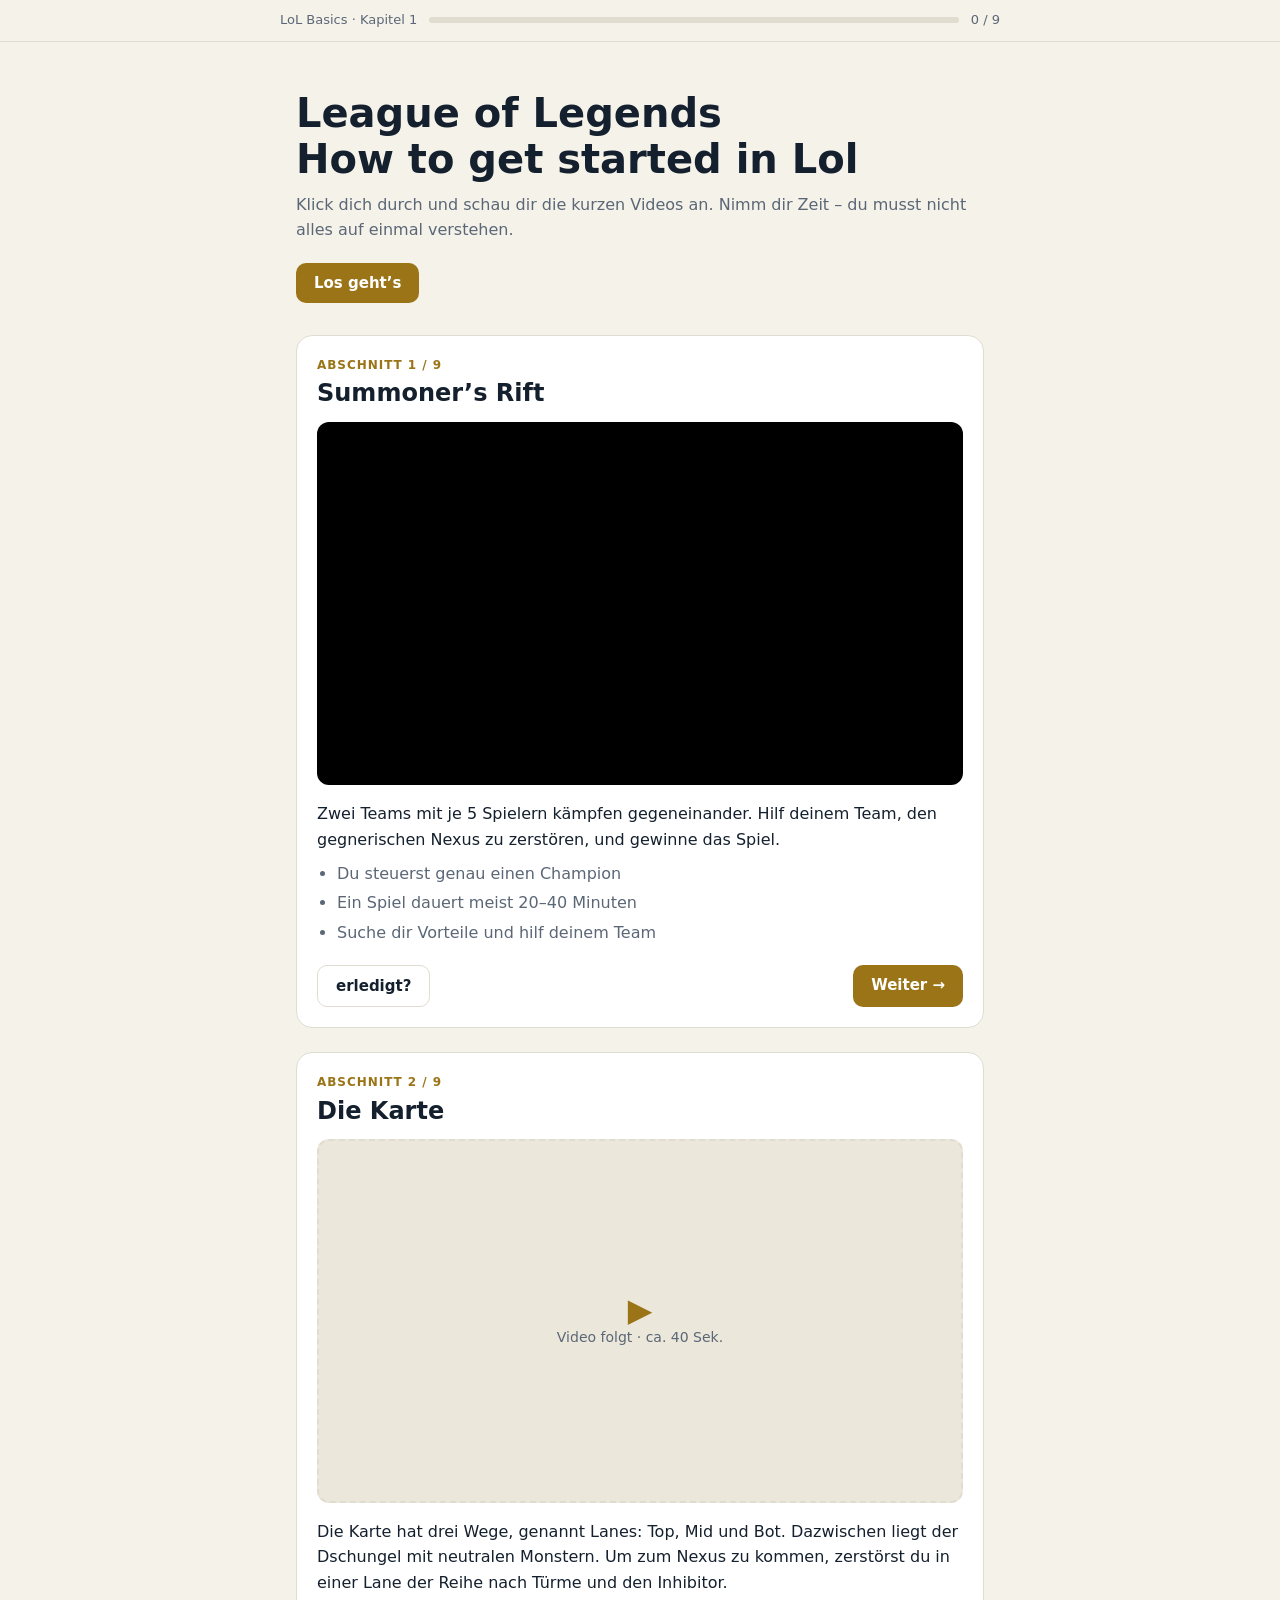
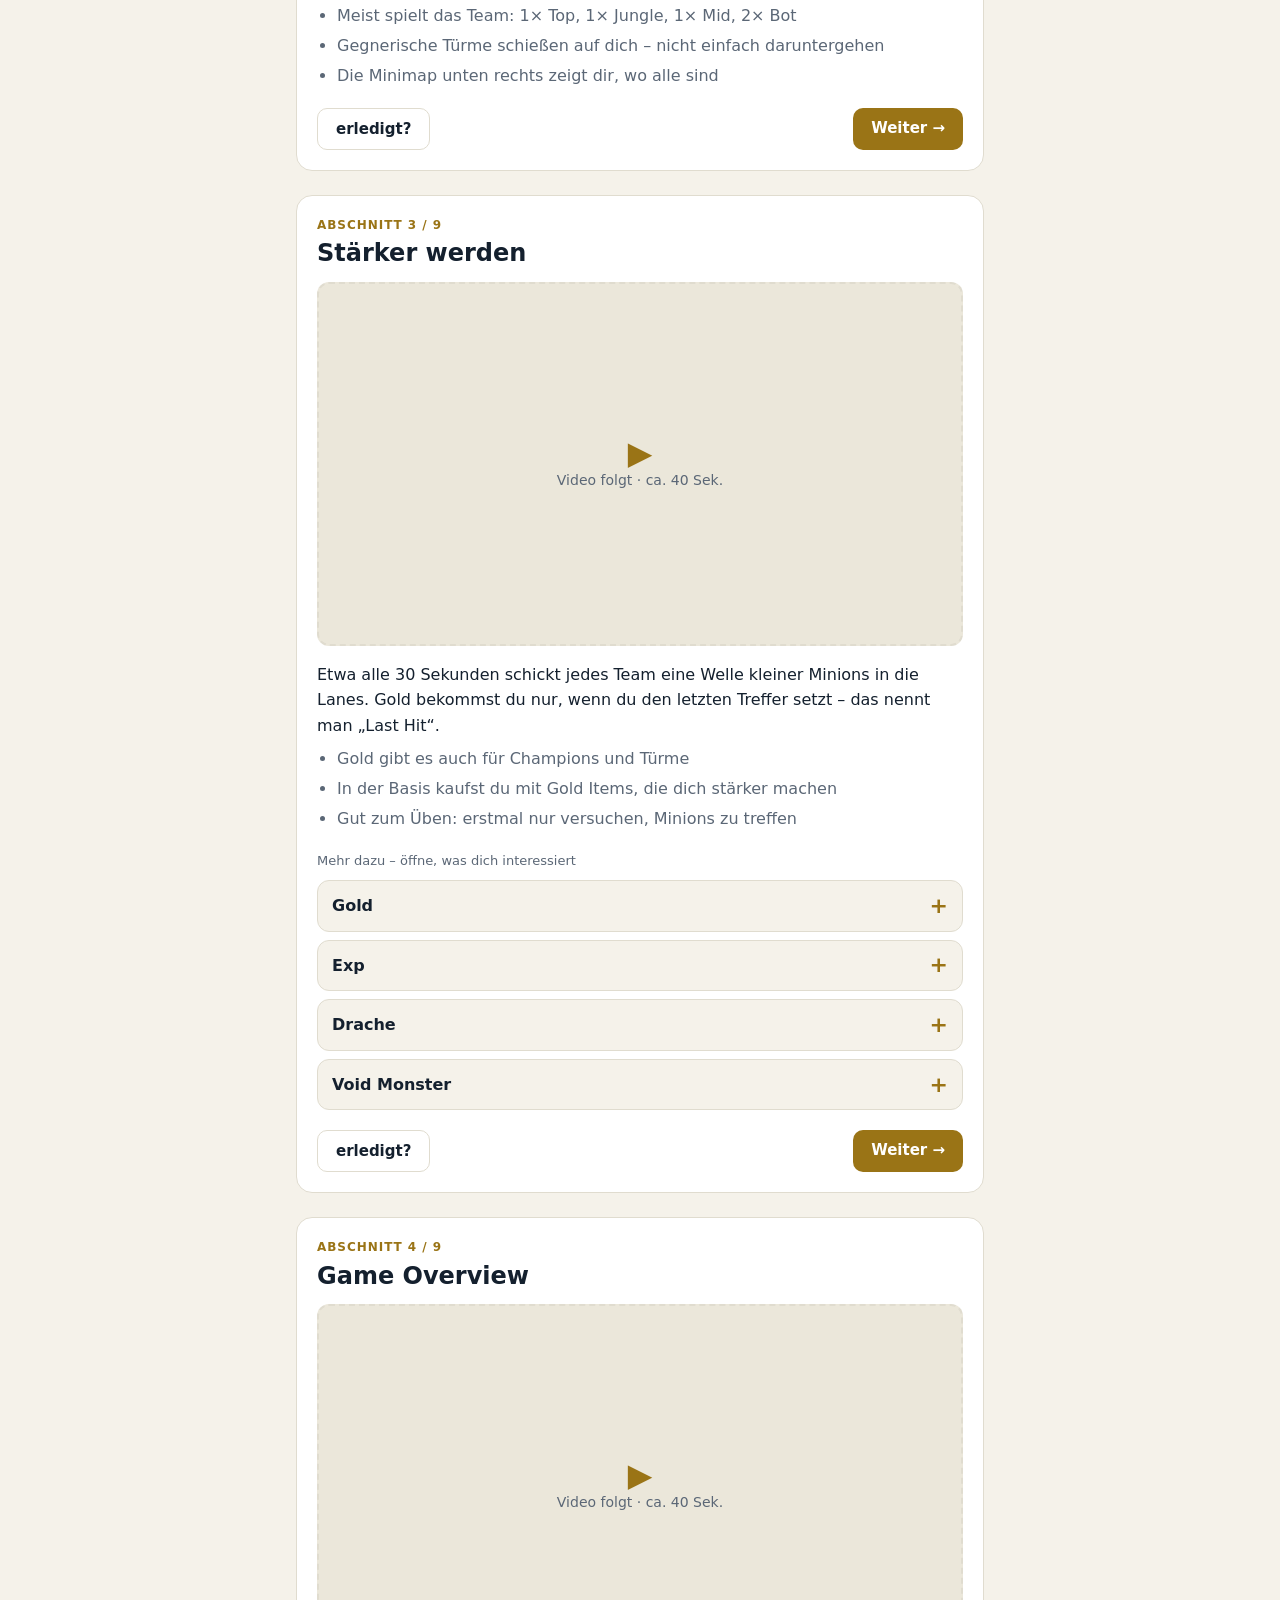
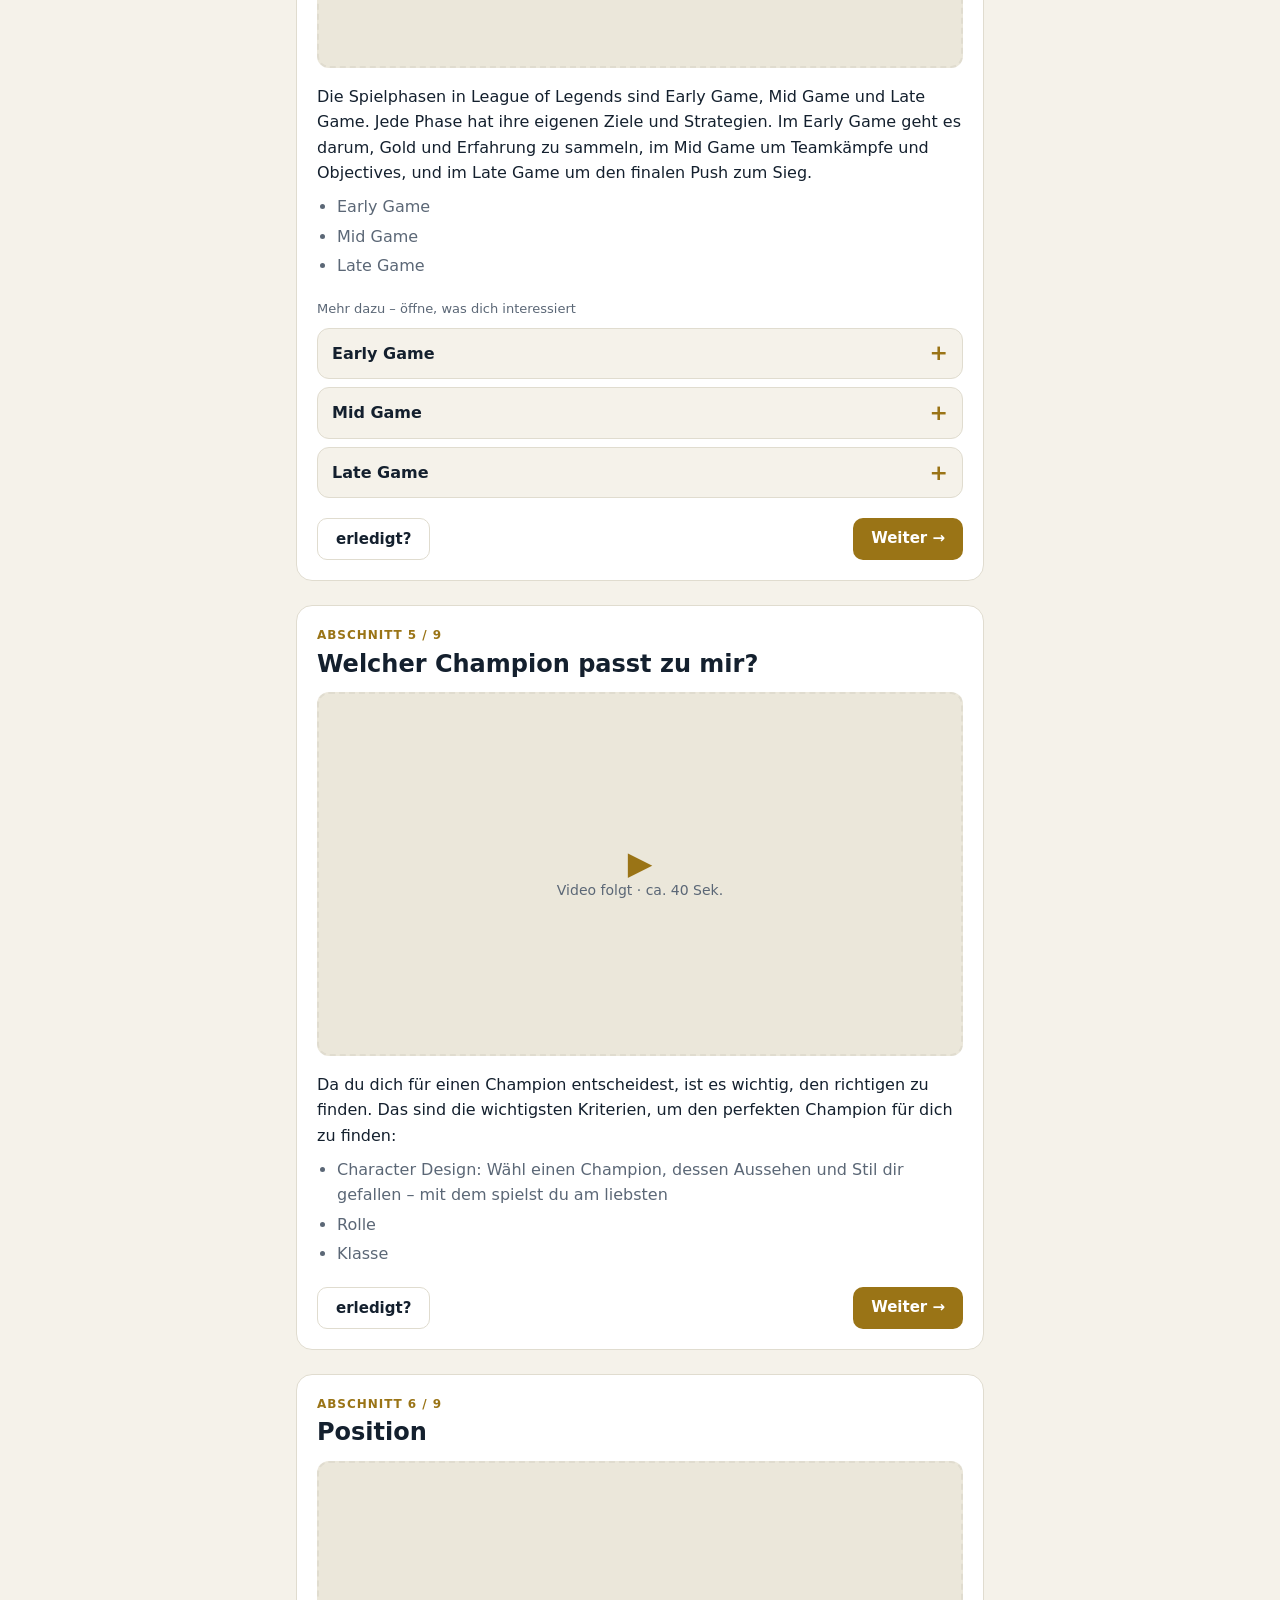
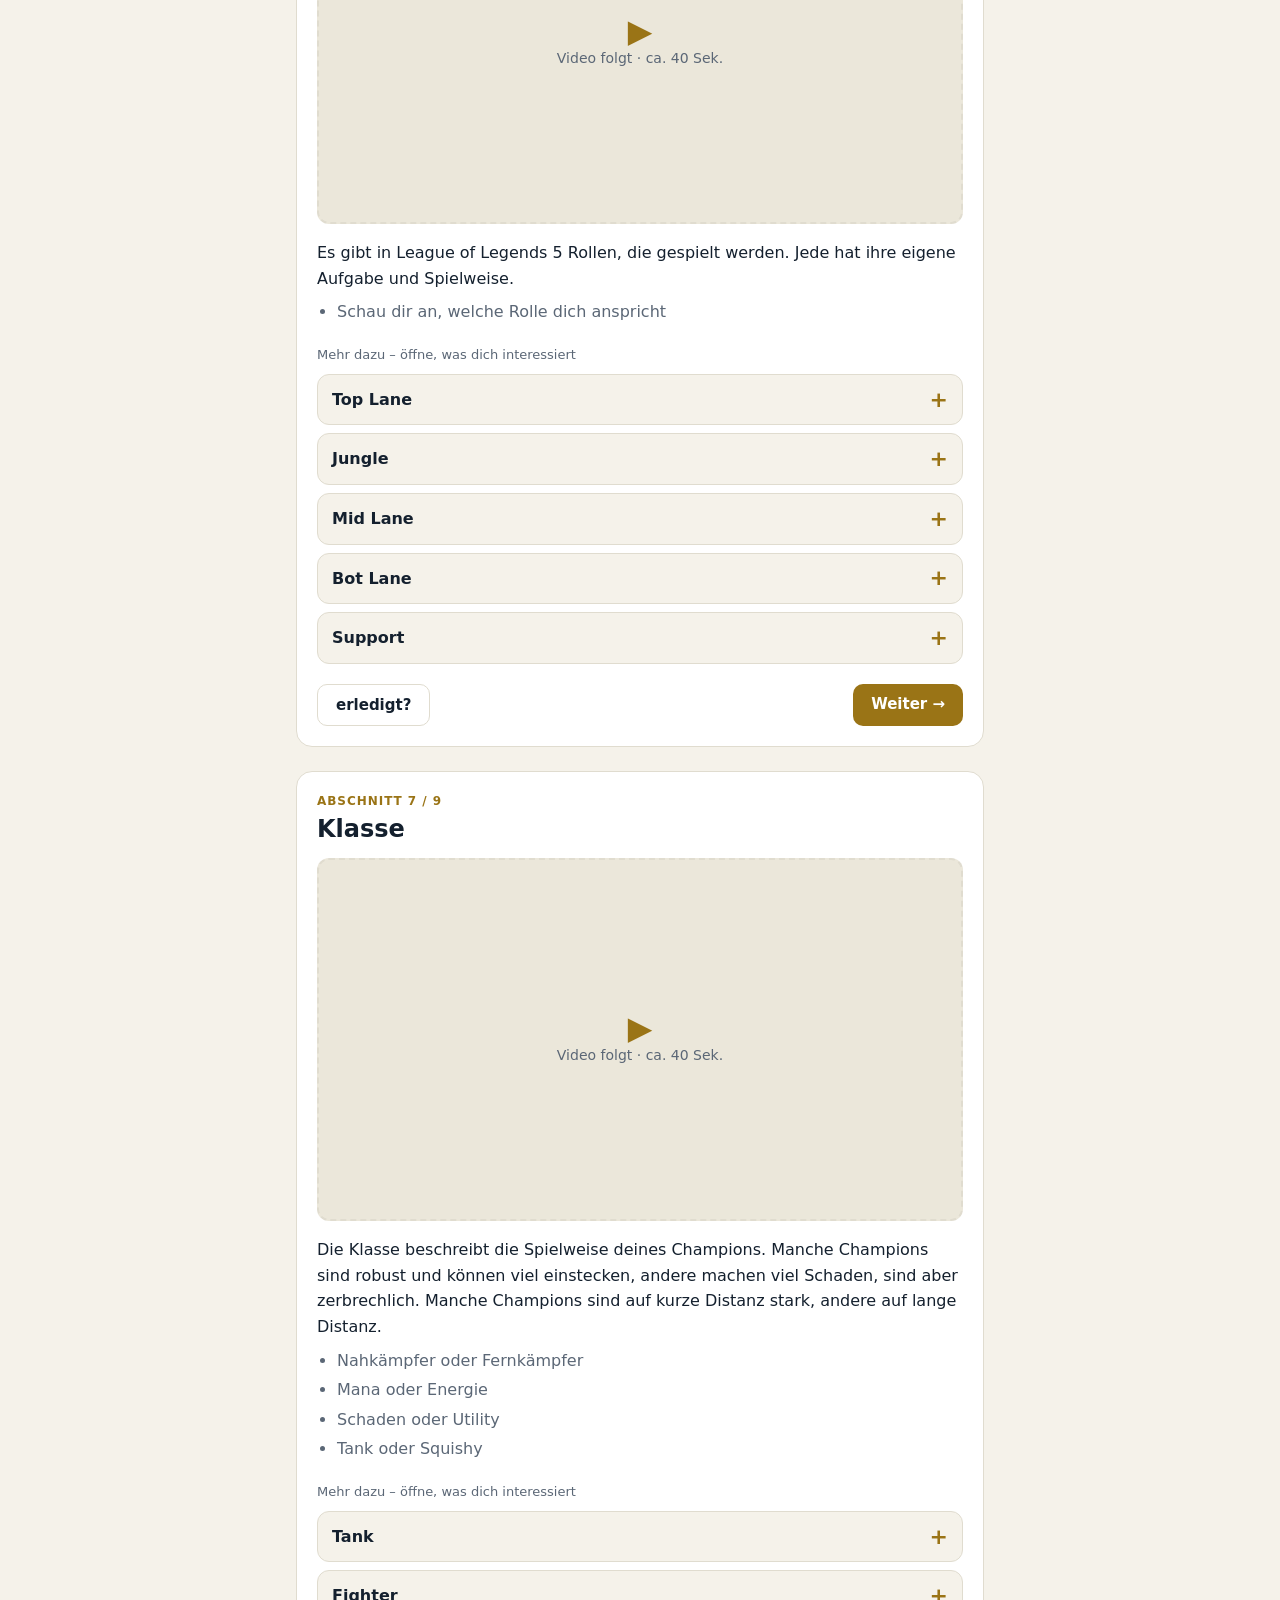
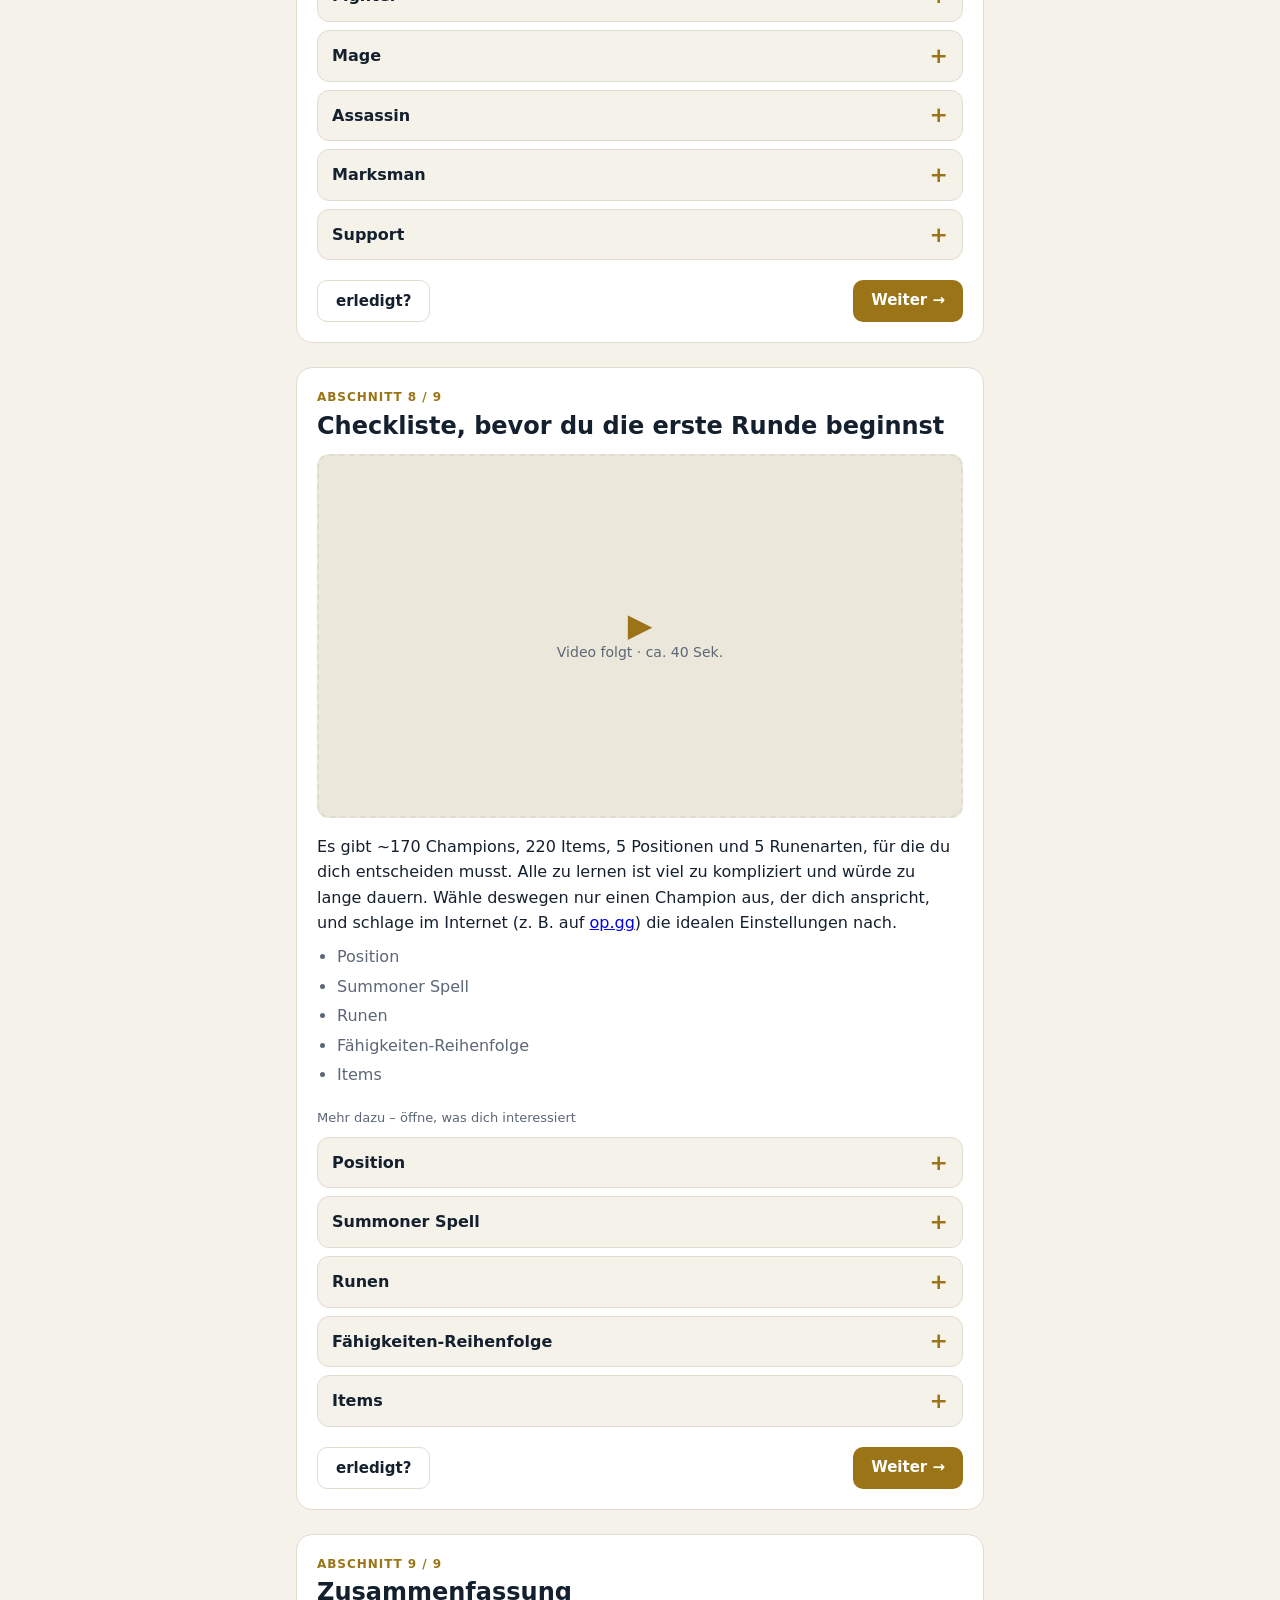
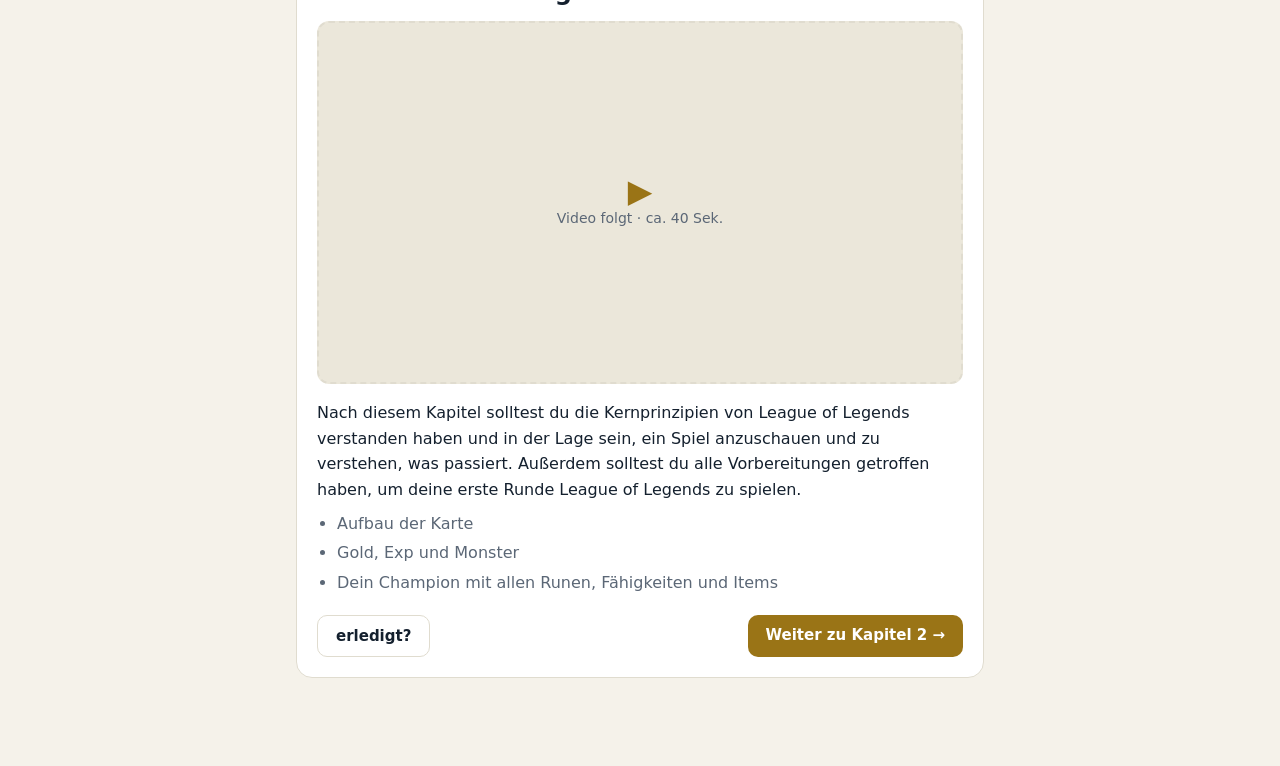
==== commit 9c285542: "Bild commentar" ====
--- a/index.html
+++ b/index.html
@@ -4,48 +4,21 @@
 <meta charset="utf-8">
 <meta name="viewport" content="width=device-width, initial-scale=1, viewport-fit=cover">
 <title>League of Legends – Die ersten Schritte</title>
-<style>
-:root{--bg:#f5f2ea;--surface:#fff;--ink:#14202e;--muted:#5b6776;--accent:#9a7416;--accent-ink:#fff;--line:#e0dccf;--ph:#ebe7da;
-box-sizing:border-box;padding-top:env(safe-area-inset-top,0px);padding-bottom:env(safe-area-inset-bottom,0px)}
-@media (prefers-color-scheme:dark){:root:not([data-theme="light"]){--bg:#0b1420;--surface:#121f30;--ink:#eef1f5;--muted:#9aa8ba;--accent:#d7b25a;--accent-ink:#1a1405;--line:#24364d;--ph:#0e1a2a}}
-:root[data-theme="dark"]{--bg:#0b1420;--surface:#121f30;--ink:#eef1f5;--muted:#9aa8ba;--accent:#d7b25a;--accent-ink:#1a1405;--line:#24364d;--ph:#0e1a2a}
-html{scroll-behavior:smooth;scroll-padding-top:72px}
-*{box-sizing:border-box}
-body{margin:0;background:var(--bg);color:var(--ink);font:16px/1.6 system-ui,-apple-system,"Segoe UI",Roboto,sans-serif}
-header{position:sticky;top:env(safe-area-inset-top,0px);z-index:5;background:var(--bg);border-bottom:1px solid var(--line);padding:10px 16px}
-.bar{max-width:720px;margin:0 auto;display:flex;align-items:center;gap:12px;font-size:13px;color:var(--muted)}
-.track{flex:1;height:6px;border-radius:3px;background:var(--line);overflow:hidden}
-.fill{height:100%;width:0;background:var(--accent);transition:width .3s}
-main{max-width:720px;margin:0 auto;padding:24px 16px 64px}
-.hero{padding:24px 0 32px}
-.hero h1{font-size:clamp(28px,7vw,40px);line-height:1.15;margin:0 0 10px}
-.hero p{color:var(--muted);margin:0 0 20px}
-.btn{display:inline-block;border:0;border-radius:10px;padding:11px 18px;font:600 15px system-ui,sans-serif;cursor:pointer;text-decoration:none;background:var(--accent);color:var(--accent-ink)}
-.btn.ghost{background:transparent;color:var(--ink);border:1px solid var(--line)}
-.btn.ghost.on{border-color:var(--accent);color:var(--accent)}
-.ch{background:var(--surface);border:1px solid var(--line);border-radius:16px;padding:20px;margin-bottom:24px}
-.num{font-size:12px;letter-spacing:.08em;text-transform:uppercase;color:var(--accent);font-weight:700}
-.ch h2{margin:4px 0 14px;font-size:24px;line-height:1.2}
-.vid video,.vid iframe,.ph{display:block;width:100%;aspect-ratio:16/9;border:0;border-radius:12px;background:#000}
-.ph{background:var(--ph);border:2px dashed var(--line);display:flex;flex-direction:column;align-items:center;justify-content:center;color:var(--muted);font-size:14px}
-.play{font-size:32px;color:var(--accent);line-height:1}
-.lead{margin:16px 0 8px}
-.pts{margin:0 0 20px;padding-left:20px;color:var(--muted)}
-.pts li{margin:4px 0}
-.actions{display:flex;flex-wrap:wrap;gap:10px;justify-content:space-between}
-.subs{margin:0 0 20px}
-.subs-h{font-size:13px;color:var(--muted);margin-bottom:8px}
-.sub{border:1px solid var(--line);border-radius:12px;margin-bottom:8px;background:var(--bg)}
-.sub summary{cursor:pointer;padding:12px 14px;font-weight:600;list-style:none;display:flex;justify-content:space-between;align-items:center}
-.sub summary::-webkit-details-marker{display:none}
-.sub summary::after{content:"+";color:var(--accent);font-size:22px;line-height:1}
-.sub[open] summary::after{content:"–"}
-.subbody{padding:0 14px 6px}
-.fin{text-align:center;color:var(--muted);padding:8px 0}
-</style>
+<meta name="description" content="Der Einstieg in League of Legends für komplette Anfänger: Karte, Gold, Rollen, Klassen und dein erster Champion – mit kurzen Videos.">
+<meta property="og:type" content="website">
+<meta property="og:locale" content="de_DE">
+<meta property="og:site_name" content="LoL Basics">
+<meta property="og:title" content="LoL Basics · Kapitel 1: Die ersten Schritte">
+<meta property="og:description" content="Der Einstieg in League of Legends für komplette Anfänger: Karte, Gold, Rollen, Klassen und dein erster Champion – mit kurzen Videos.">
+<!-- VORSCHAUBILD: Sobald du ein Bild hast (am besten 1200×630 Pixel), lege es als "vorschau.png" in diesen Ordner,
+     entferne die Kommentarzeichen um die nächste Zeile und ändere unten "summary" in "summary_large_image".
+<meta property="og:image" content="https://lukas-trian-nguyen-dinh.github.io/lol-basics/vorschau.png">
+-->
+<meta name="twitter:card" content="summary">
+<link rel="stylesheet" href="style.css">
 </head>
 <body>
-<header><div class="bar"><span>LoL Basics</span><div class="track"><div class="fill" id="fill"></div></div><span id="cnt">0 / 0</span></div></header>
+<header><div class="bar"><span>LoL Basics · Kapitel 1</span><div class="track"><div class="fill" id="fill"></div></div><span id="cnt">0 / 0</span></div></header>
 <main>
   <section class="hero">
     <h1>League of Legends<br>How to get started in Lol</h1>
@@ -58,7 +31,7 @@
 /* Hier kannst du alles anpassen.
    video: Link zu einer .mp4-Datei (z. B. "videos/kapitel1.mp4") oder ein YouTube-Link. Leer lassen = Platzhalter. */
 const CHAPTERS=[
-{title:"Summoners Rift",video:"https://youtu.be/Y_1B_q8X2YM?si=WaCcRPkL-4ifEBFm",
+{title:"Summoner’s Rift",video:"https://youtu.be/Y_1B_q8X2YM?si=WaCcRPkL-4ifEBFm",
  text:"Zwei Teams mit je 5 Spielern kämpfen gegeneinander. Hilf deinem Team, den gegnerischen Nexus zu zerstören, und gewinne das Spiel.",
  points:["Du steuerst genau einen Champion","Ein Spiel dauert meist 20–40 Minuten","Suche dir Vorteile und hilf deinem Team"],
  },
@@ -79,22 +52,20 @@
    points:["Grubs: erscheinen früh im Spiel als kleine Gruppe. Je mehr dein Team tötet, desto mehr Schaden macht ihr an Türmen","Herold: kommt nach den Grubs. Wer ihn tötet, kann ihn später rufen, damit er gegnerische Türme rammt","Baron Nashor: ersetzt den Herold und ist das stärkste Monster. Das Team erhält einen Buff, der seine Minions deutlich stärker macht – ideal, um Türme zu zerstören"]},
 ]},
 
-{title:"Checkliste, bevor du die erste Runde beginnst",video:"",
- text:"Es gibt ~170 Champions, 220 Items, 5 Positionen und 5 Runenarten, für die du dich entscheiden musst. Alle zu lernen ist viel zu kompliziert und würde zu lange dauern. Wähle deswegen nur einen Champion aus, der dich anspricht, und schlage im Internet (z. B. auf <a href=\"https://op.gg/lol/champions\" target=\"_blank\" rel=\"noopener\">op.gg</a>) die idealen Einstellungen nach.",
- points:["Position","Summoner Spell","Runen","Fähigkeiten-Reihenfolge","Items"],
+{title:"Game Overview",video:"",
+ text:"Die Spielphasen in League of Legends sind Early Game, Mid Game und Late Game. Jede Phase hat ihre eigenen Ziele und Strategien. Im Early Game geht es darum, Gold und Erfahrung zu sammeln, im Mid Game um Teamkämpfe und Objectives, und im Late Game um den finalen Push zum Sieg.",
+ points:["Early Game","Mid Game","Late Game"],
  subs:[
-  {title:"Position",video:"",text:"Ort und Rolle, die der Champion am besten besetzt."},
-  {title:"Summoner Spell",video:"",text:"Zusätzliche Fähigkeiten, die jeder Spieler bekommt, meistens mit einem langen Cooldown."},
-  {title:"Runen",video:"",text:"Kleine passive Fähigkeiten, die sich vor dem Spiel einstellen lassen."},
-  {title:"Fähigkeiten-Reihenfolge",video:"",text:"Finde heraus, welche Fähigkeiten dein Champion zuerst freischalten und verbessern sollte."},
-  {title:"Items",video:"",text:"In welcher Reihenfolge du welches Item im Shop kaufst."},
-]},
+  {title:"Early Game",video:"",text:"Beide Teams sammeln Gold und Erfahrung, um stärker zu werden. Ziele sind das Farmen von Minions, das Töten von neutralen Monstern und das Gewinnen von kleinen Kämpfen."},
+  {title:"Mid Game",video:"",text:"Beide Teams kämpfen in Teams, um Objectives zu sichern und die Kontrolle über die Karte zu gewinnen. Ziele sind das Gewinnen von Teamkämpfen, das Zerstören von Türmen und das Sichern von Drachen und Baron Nashor."},
+  {title:"Late Game",video:"",text:"Beide Teams kämpfen um den finalen Sieg. Ziele sind das Gewinnen von Teamkämpfen, das Zerstören des gegnerischen Nexus und das Sichern von wichtigen Objectives."},
+]
+},
 
 {title:"Welcher Champion passt zu mir?",video:"",
  text:"Da du dich für einen Champion entscheidest, ist es wichtig, den richtigen zu finden. Das sind die wichtigsten Kriterien, um den perfekten Champion für dich zu finden:",
- points:["Character Design","Rolle","Klasse"],
+ points:["Character Design: Wähl einen Champion, dessen Aussehen und Stil dir gefallen – mit dem spielst du am liebsten","Rolle","Klasse"],
 },
-
 
 {title:"Position",video:"",
  text:"Es gibt in League of Legends 5 Rollen, die gespielt werden. Jede hat ihre eigene Aufgabe und Spielweise.",
@@ -123,88 +94,28 @@
 
 },
 
- {title:"Game Overview",video:"",
- text:"Die Spielphasen in League of Legends sind Early Game, Mid Game und Late Game. Jede Phase hat ihre eigenen Ziele und Strategien. Im Early Game geht es darum, Gold und Erfahrung zu sammeln, im Mid Game um Teamkämpfe und Objectives, und im Late Game um den finalen Push zum Sieg.",
- points:["Early Game","Mid Game","Late Game"],
+{title:"Checkliste, bevor du die erste Runde beginnst",video:"",
+ text:"Es gibt ~170 Champions, 220 Items, 5 Positionen und 5 Runenarten, für die du dich entscheiden musst. Alle zu lernen ist viel zu kompliziert und würde zu lange dauern. Wähle deswegen nur einen Champion aus, der dich anspricht, und schlage im Internet (z. B. auf <a href=\"https://op.gg/lol/champions\" target=\"_blank\" rel=\"noopener\">op.gg</a>) die idealen Einstellungen nach.",
+ points:["Position","Summoner Spell","Runen","Fähigkeiten-Reihenfolge","Items"],
  subs:[
-  {title:"Early Game",video:"",text:"Beide Teams sammeln Gold und Erfahrung, um stärker zu werden. Ziele sind das Farmen von Minions, das Töten von neutralen Monstern und das Gewinnen von kleinen Kämpfen."},
-  {title:"Mid Game",video:"",text:"Beide Teams kämpfen in Teams, um Objectives zu sichern und die Kontrolle über die Karte zu gewinnen. Ziele sind das Gewinnen von Teamkämpfen, das Zerstören von Türmen und das Sichern von Drachen und Baron Nashor."},
-  {title:"Late Game",video:"",text:"Beide Teams kämpfen um den finalen Sieg. Ziele sind das Gewinnen von Teamkämpfen, das Zerstören des gegnerischen Nexus und das Sichern von wichtigen Objectives."},
-]
-},
+  {title:"Position",video:"",text:"Ort und Rolle, die der Champion am besten besetzt."},
+  {title:"Summoner Spell",video:"",text:"Zusätzliche Fähigkeiten, die jeder Spieler bekommt, meistens mit einem langen Cooldown."},
+  {title:"Runen",video:"",text:"Kleine passive Fähigkeiten, die sich vor dem Spiel einstellen lassen."},
+  {title:"Fähigkeiten-Reihenfolge",video:"",text:"Finde heraus, welche Fähigkeiten dein Champion zuerst freischalten und verbessern sollte."},
+  {title:"Items",video:"",text:"In welcher Reihenfolge du welches Item im Shop kaufst."},
+]},
+
 {title:"Zusammenfassung",video:"",
  text:"Nach diesem Kapitel solltest du die Kernprinzipien von League of Legends verstanden haben und in der Lage sein, ein Spiel anzuschauen und zu verstehen, was passiert. Außerdem solltest du alle Vorbereitungen getroffen haben, um deine erste Runde League of Legends zu spielen.",
- points:["Aufbau der Map","Gold, Exp und Monster","Dein Champion mit allen Runen, Fähigkeiten und Items"],
+ points:["Aufbau der Karte","Gold, Exp und Monster","Dein Champion mit allen Runen, Fähigkeiten und Items"],
  }
 
 ];
 
 const KEY="lol-basics-done";
-/* Fortschritt wird nach Titel gespeichert, damit er beim Einfügen/Verschieben von Abschnitten erhalten bleibt.
-   Alte Einträge (nach Position gespeichert) werden einmalig umgewandelt. */
-let done=new Set();
-try{done=new Set(JSON.parse(localStorage.getItem(KEY)||"[]").map(x=>typeof x==="number"?(CHAPTERS[x]||{}).title:x).filter(Boolean))}catch(e){}
-function save(){try{localStorage.setItem(KEY,JSON.stringify([...done]))}catch(e){}}
-
-function media(c){
-  const v=(c.video||"").trim();
-  if(!v)return '<div class="ph"><div class="play">▶</div><div>Video folgt · ca. 40 Sek.</div></div>';
-  if(/youtu\.?be/.test(v)){
-    const m=v.match(/(?:v=|youtu\.be\/|embed\/|shorts\/)([\w-]{11})/);
-    if(m)return '<iframe src="https://www.youtube-nocookie.com/embed/'+m[1]+'?rel=0&playsinline=1" title="'+c.title+'" allow="accelerometer; autoplay; clipboard-write; encrypted-media; gyroscope; picture-in-picture; web-share" referrerpolicy="strict-origin-when-cross-origin" allowfullscreen loading="lazy"></iframe>';
-  }
-  return '<video controls playsinline preload="metadata" src="'+v+'"></video>';
-}
-
-function progress(){
-  const n=CHAPTERS.length,d=CHAPTERS.filter(c=>done.has(c.title)).length;
-  document.getElementById("fill").style.width=(d/n*100)+"%";
-  document.getElementById("cnt").textContent=d+" / "+n;
-}
-
-function subsHtml(c){
-  if(!c.subs||!c.subs.length)return "";
-  return '<div class="subs"><div class="subs-h">Mehr dazu – öffne, was dich interessiert</div>'+
-    c.subs.map(d=>
-      '<details class="sub"><summary>'+d.title+'</summary><div class="subbody"><div class="vid">'+media(d)+'</div>'+
-      '<p class="lead">'+d.text+'</p>'+
-      (d.points?'<ul class="pts">'+d.points.map(p=>'<li>'+p+'</li>').join("")+'</ul>':'')+
-      '</div></details>').join("")+'</div>';
-}
-
-const root=document.getElementById("chapters");
-CHAPTERS.forEach((c,i)=>{
-  const last=i===CHAPTERS.length-1;
-  const s=document.createElement("section");
-  s.className="ch";s.id="k"+(i+1);
-  s.innerHTML=
-    '<div class="num">Abschnitt '+(i+1)+' / '+CHAPTERS.length+'</div>'+
-    '<h2>'+c.title+'</h2>'+
-    '<div class="vid">'+media(c)+'</div>'+
-    '<p class="lead">'+c.text+'</p>'+
-    '<ul class="pts">'+c.points.map(p=>'<li>'+p+'</li>').join("")+'</ul>'+
-    subsHtml(c)+
-    '<div class="actions"><button class="btn ghost" data-i="'+i+'"></button>'+
-    (last?'<a class="btn" href="kapitel2.html">Weiter zu Kapitel 2 →</a>':'<a class="btn" href="#k'+(i+2)+'">Weiter →</a>')+'</div>';
-  root.appendChild(s);
-});
-function paint(btn){
-  const on=done.has(CHAPTERS[+btn.dataset.i].title);
-  btn.classList.toggle("on",on);
-  btn.textContent=on?"✓ completed":"erledigt?";
-}
-root.querySelectorAll("button[data-i]").forEach(b=>{
-  paint(b);
-  b.addEventListener("click",()=>{
-    const i=+b.dataset.i,t=CHAPTERS[i].title;
-    done.has(t)?done.delete(t):done.add(t);
-    save();paint(b);progress();
-    /* Beim Abhaken direkt zum nächsten Abschnitt springen */
-    const next=document.getElementById("k"+(i+2));
-    if(done.has(t)&&next)next.scrollIntoView({behavior:"smooth"});
-  });
-});
-progress();
+const LAST='<a class="btn" href="kapitel2.html">Weiter zu Kapitel 2 →</a>';
+const END="";
 </script>
+<script src="app.js"></script>
 </body>
 </html>
--- a/style.css
+++ b/style.css
@@ -0,0 +1,41 @@
+/* Gemeinsames Aussehen für alle Kapitel-Seiten */
+:root{--bg:#f5f2ea;--surface:#fff;--ink:#14202e;--muted:#5b6776;--accent:#9a7416;--accent-ink:#fff;--line:#e0dccf;--ph:#ebe7da;
+box-sizing:border-box;padding-top:env(safe-area-inset-top,0px);padding-bottom:env(safe-area-inset-bottom,0px)}
+@media (prefers-color-scheme:dark){:root:not([data-theme="light"]){--bg:#0b1420;--surface:#121f30;--ink:#eef1f5;--muted:#9aa8ba;--accent:#d7b25a;--accent-ink:#1a1405;--line:#24364d;--ph:#0e1a2a}}
+:root[data-theme="dark"]{--bg:#0b1420;--surface:#121f30;--ink:#eef1f5;--muted:#9aa8ba;--accent:#d7b25a;--accent-ink:#1a1405;--line:#24364d;--ph:#0e1a2a}
+html{scroll-behavior:smooth;scroll-padding-top:72px}
+*{box-sizing:border-box}
+body{margin:0;background:var(--bg);color:var(--ink);font:16px/1.6 system-ui,-apple-system,"Segoe UI",Roboto,sans-serif}
+header{position:sticky;top:env(safe-area-inset-top,0px);z-index:5;background:var(--bg);border-bottom:1px solid var(--line);padding:10px 16px}
+.bar{max-width:720px;margin:0 auto;display:flex;align-items:center;gap:12px;font-size:13px;color:var(--muted)}
+.track{flex:1;height:6px;border-radius:3px;background:var(--line);overflow:hidden}
+.fill{height:100%;width:0;background:var(--accent);transition:width .3s}
+main{max-width:720px;margin:0 auto;padding:24px 16px 64px}
+.hero{padding:24px 0 32px}
+.hero h1{font-size:clamp(28px,7vw,40px);line-height:1.15;margin:0 0 10px}
+.hero p{color:var(--muted);margin:0 0 20px}
+.btn{display:inline-block;border:0;border-radius:10px;padding:11px 18px;font:600 15px system-ui,sans-serif;cursor:pointer;text-decoration:none;background:var(--accent);color:var(--accent-ink)}
+.btn.ghost{background:transparent;color:var(--ink);border:1px solid var(--line)}
+.btn.ghost.on{border-color:var(--accent);color:var(--accent)}
+.ch{background:var(--surface);border:1px solid var(--line);border-radius:16px;padding:20px;margin-bottom:24px}
+.num{font-size:12px;letter-spacing:.08em;text-transform:uppercase;color:var(--accent);font-weight:700}
+.ch h2{margin:4px 0 14px;font-size:24px;line-height:1.2}
+.vid video,.vid iframe,.ph{display:block;width:100%;aspect-ratio:16/9;border:0;border-radius:12px;background:#000}
+.ph{background:var(--ph);border:2px dashed var(--line);display:flex;flex-direction:column;align-items:center;justify-content:center;color:var(--muted);font-size:14px}
+.play{font-size:32px;color:var(--accent);line-height:1}
+.lead{margin:16px 0 8px}
+.pts{margin:0 0 20px;padding-left:20px;color:var(--muted)}
+.pts li{margin:4px 0}
+.actions{display:flex;flex-wrap:wrap;gap:10px;justify-content:space-between}
+.subs{margin:0 0 20px}
+.subs-h{font-size:13px;color:var(--muted);margin-bottom:8px}
+.sub{border:1px solid var(--line);border-radius:12px;margin-bottom:8px;background:var(--bg)}
+.sub summary{cursor:pointer;padding:12px 14px;font-weight:600;list-style:none;display:flex;justify-content:space-between;align-items:center}
+.sub summary::-webkit-details-marker{display:none}
+.sub summary::after{content:"+";color:var(--accent);font-size:22px;line-height:1}
+.sub[open] summary::after{content:"–"}
+.subbody{padding:0 14px 6px}
+.fin{text-align:center;color:var(--muted);padding:8px 0}
+kbd{border:1px solid var(--line);border-bottom-width:2px;border-radius:6px;padding:0 6px;background:var(--bg);color:var(--ink);font:600 .85em ui-monospace,SFMono-Regular,Menlo,monospace;white-space:nowrap}
+.hero .btn+.btn{margin-left:8px}
+.btn.off{opacity:.45;cursor:default}
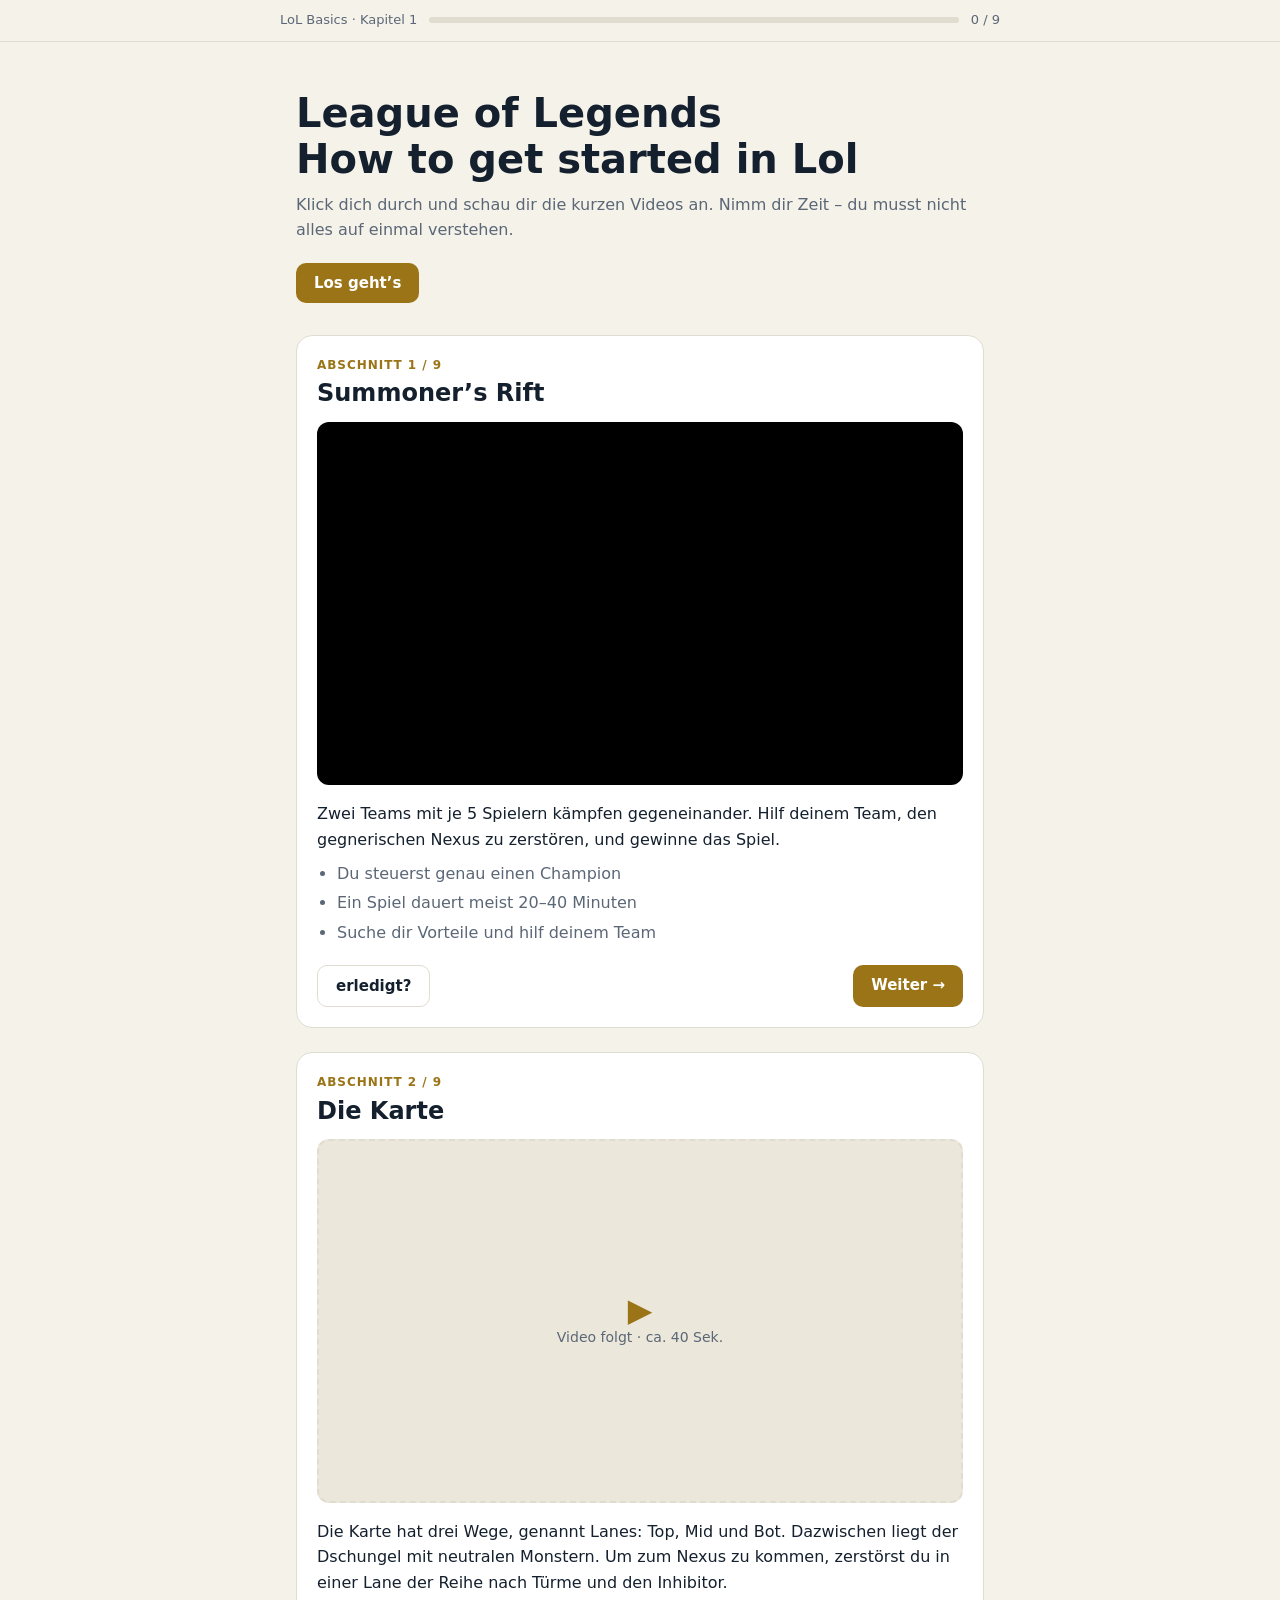
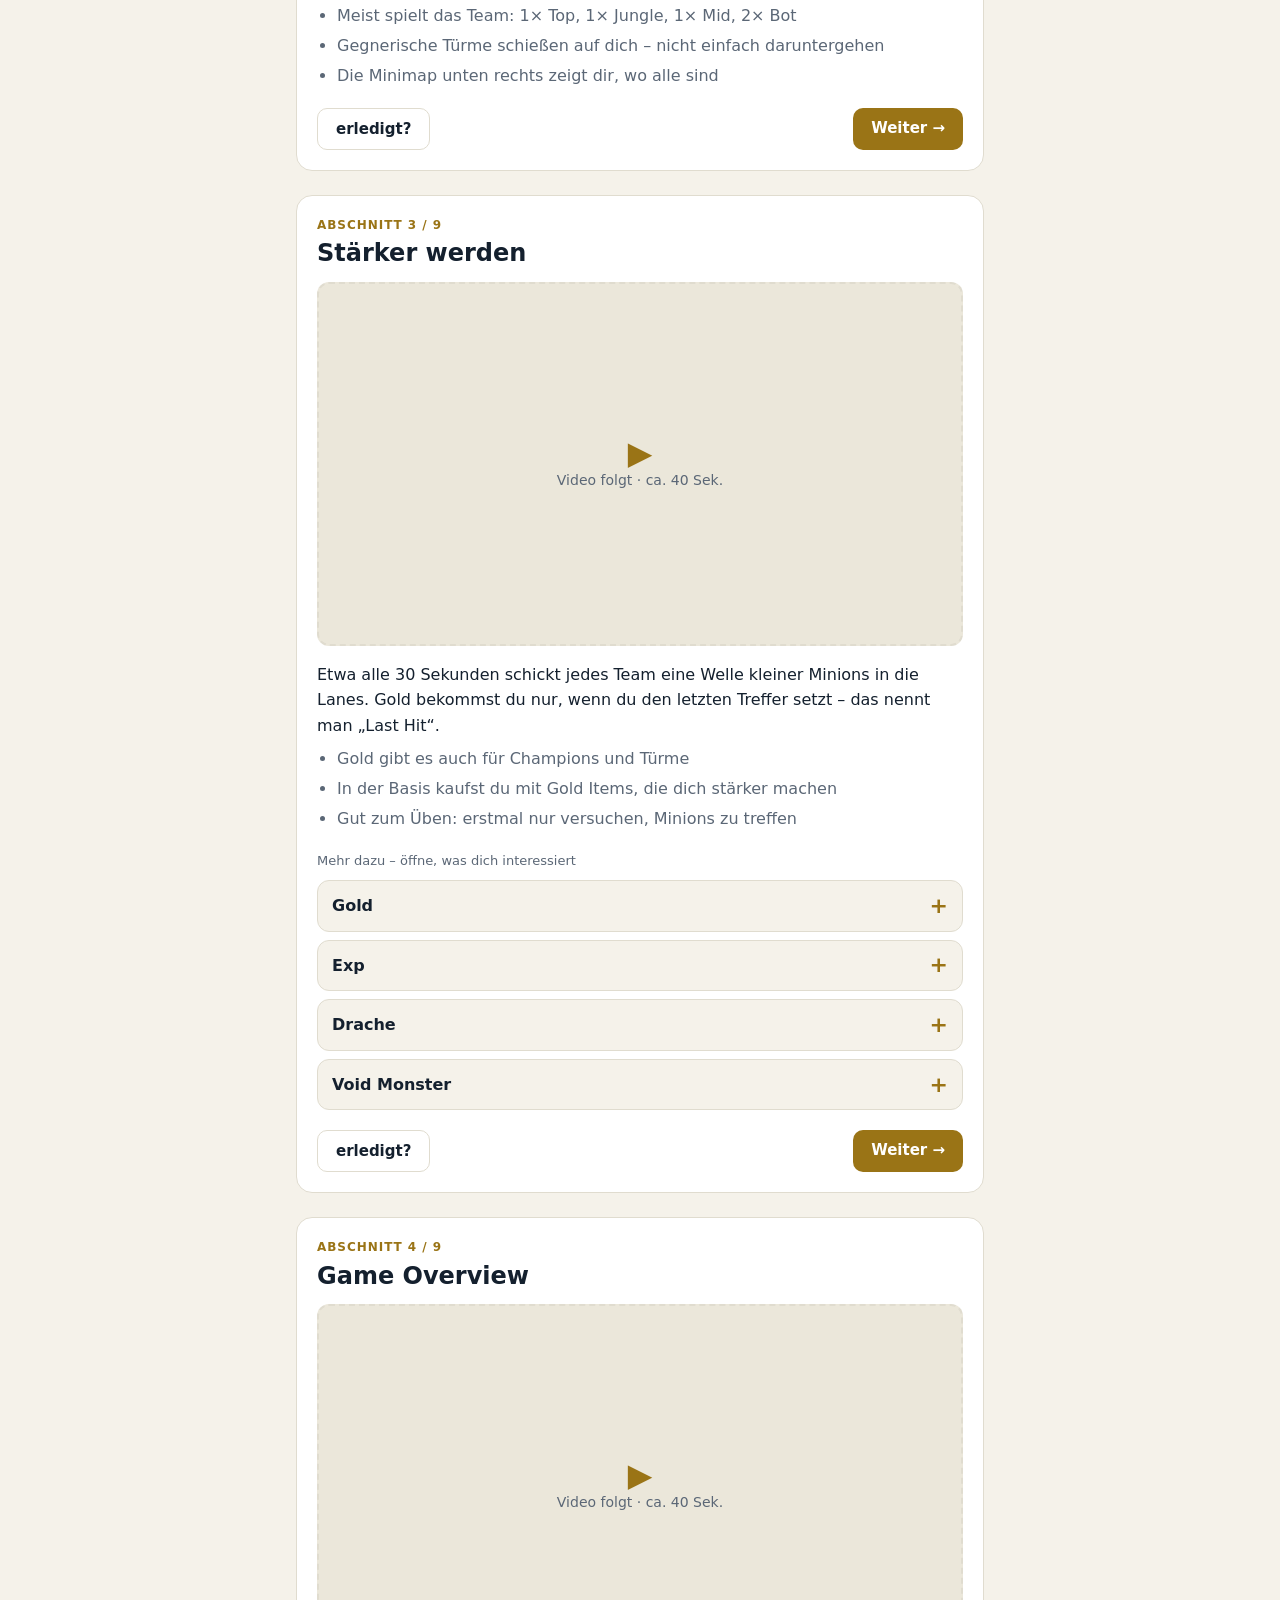
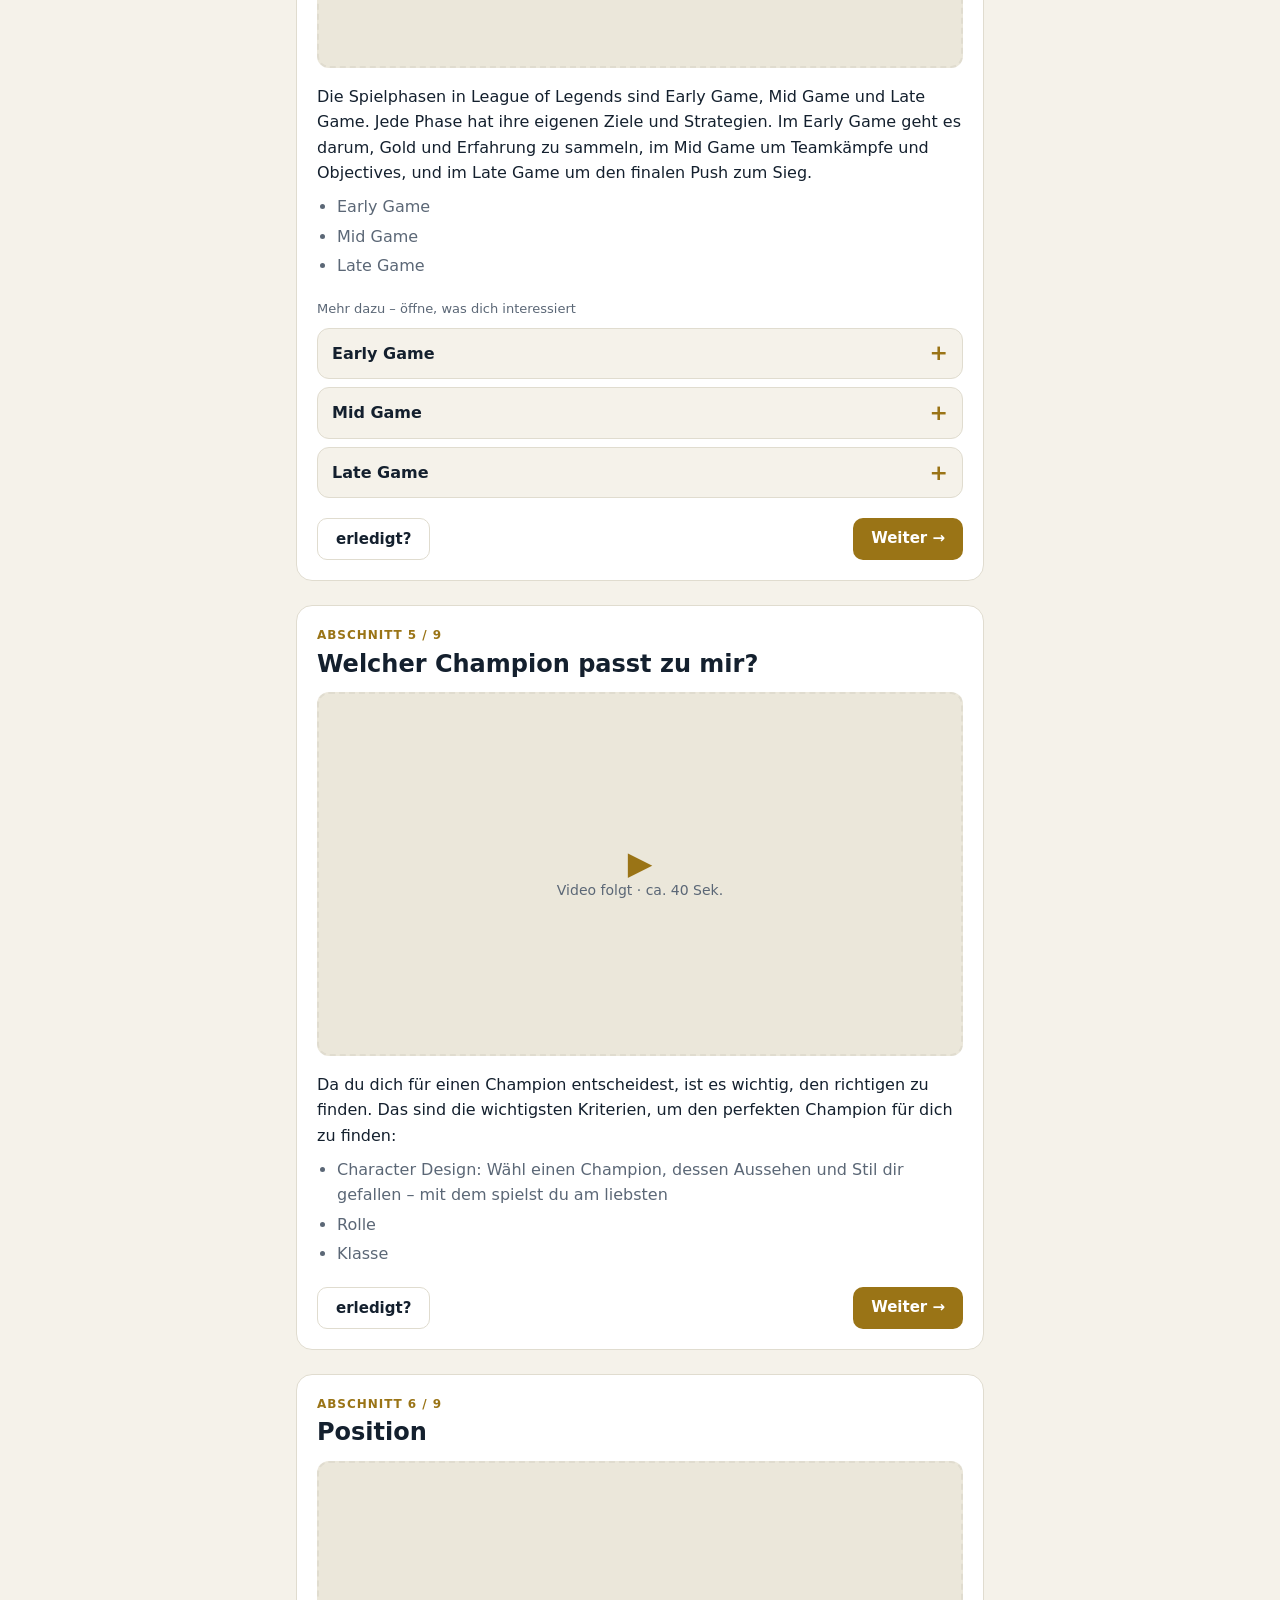
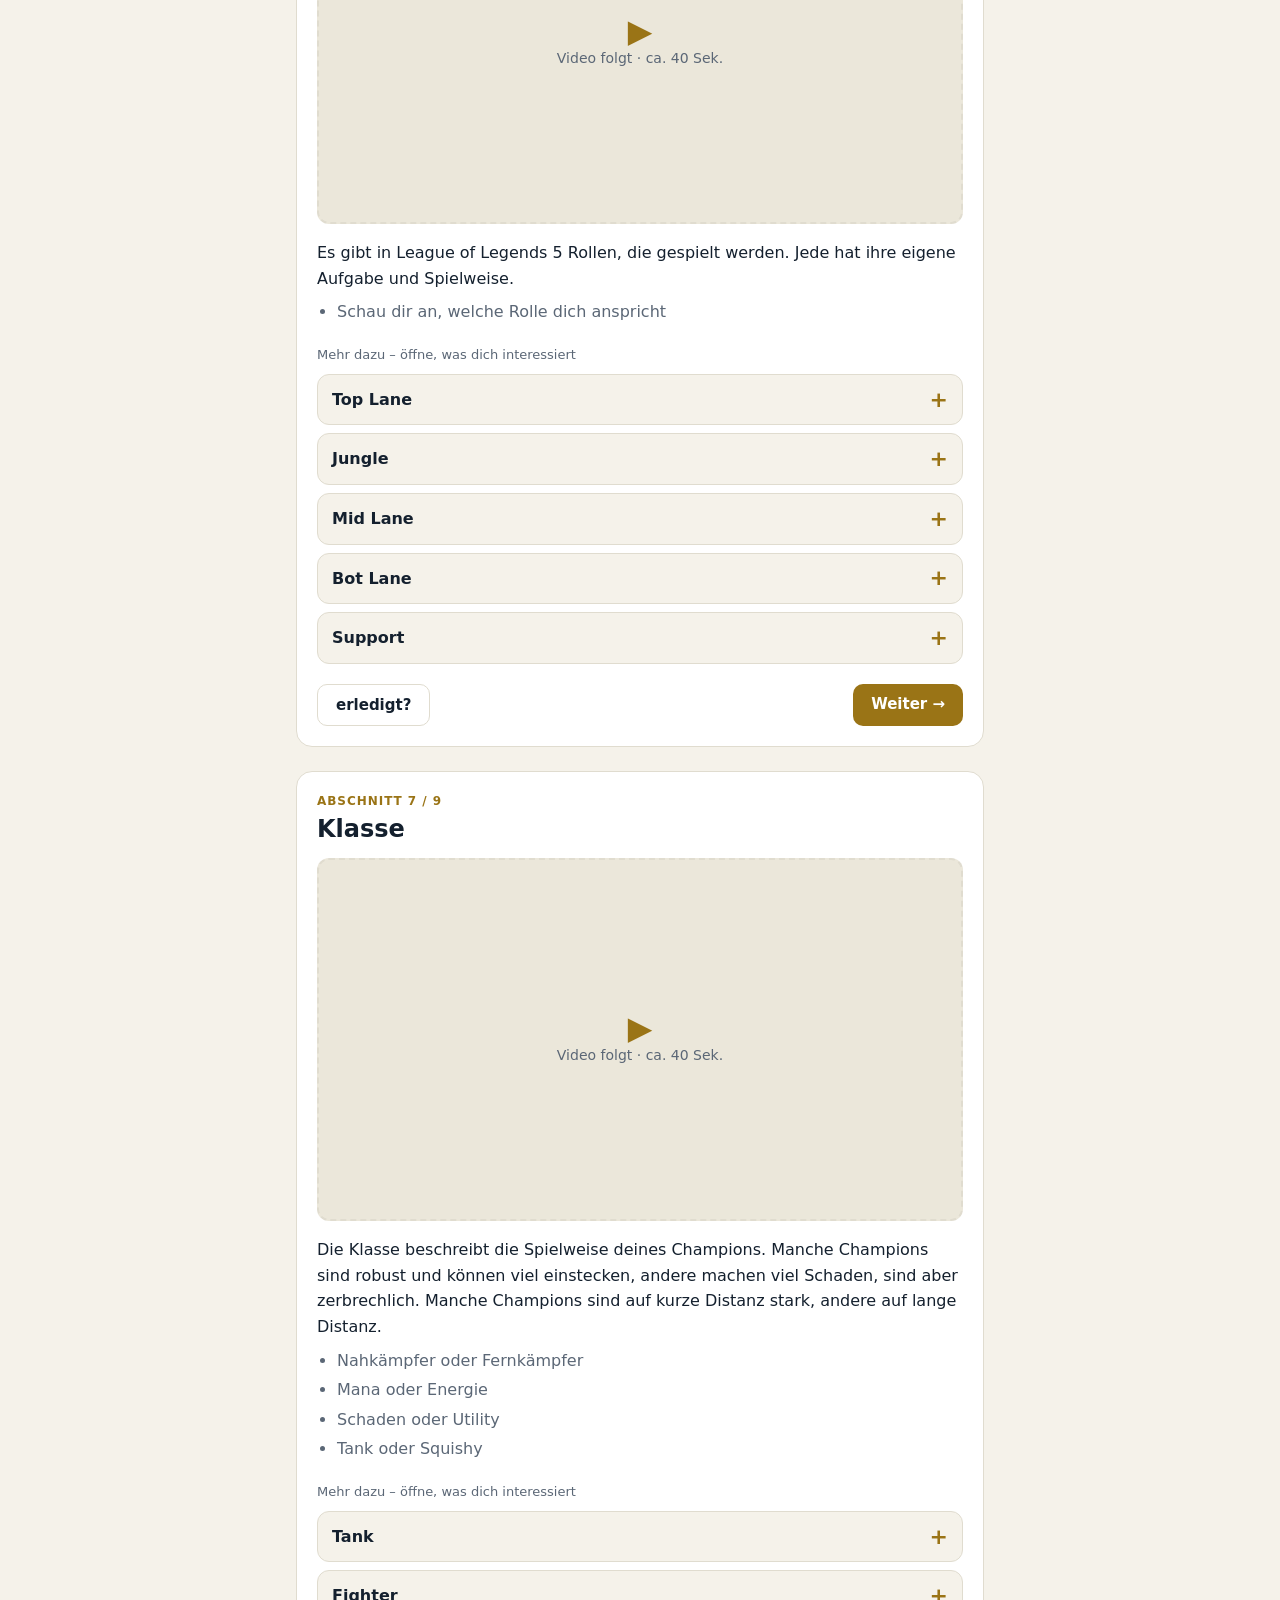
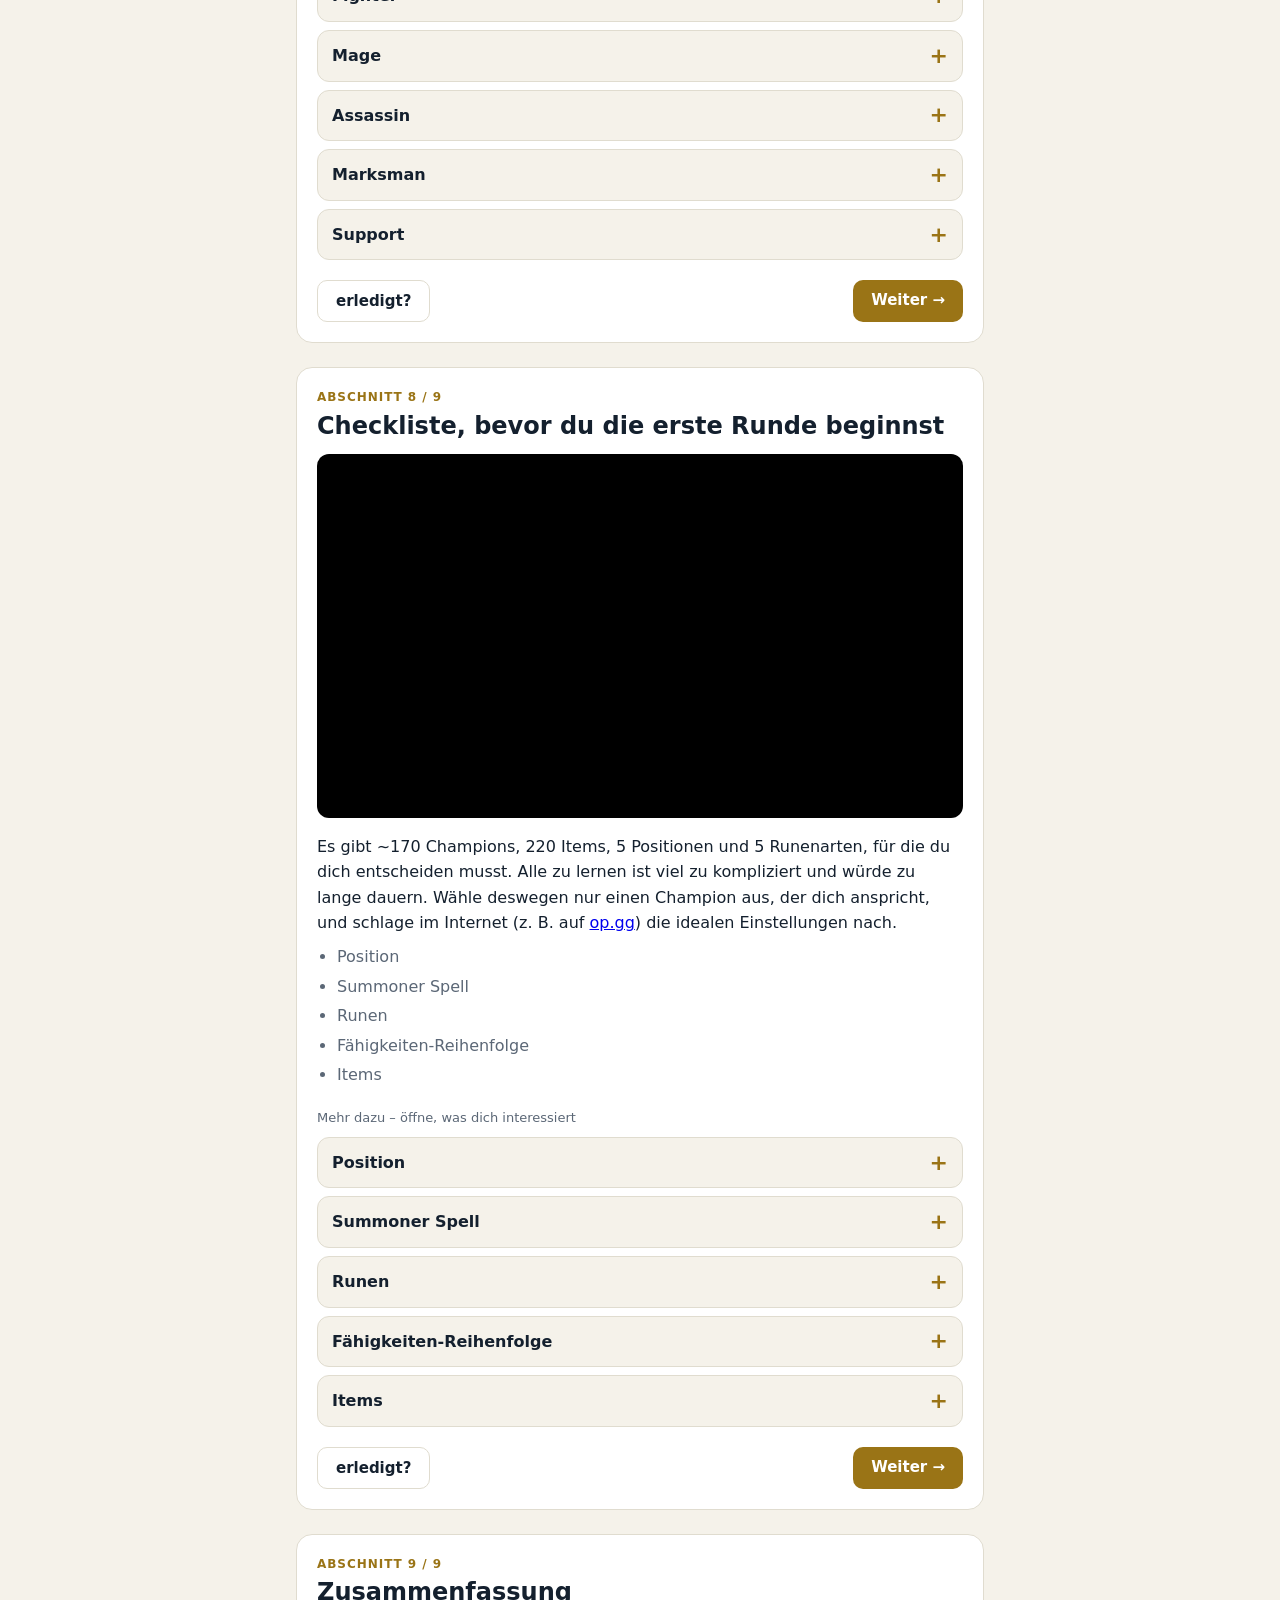
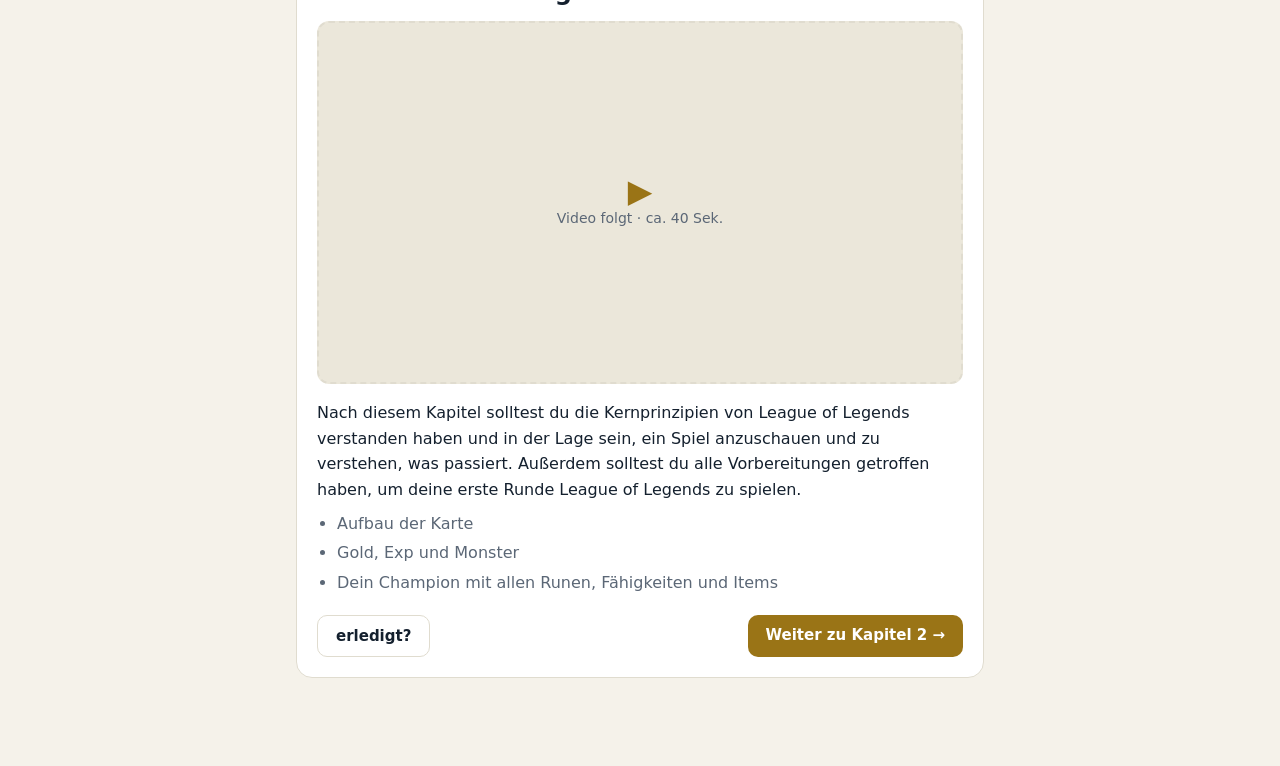
==== commit e013c349: "checklist Video" ====
--- a/index.html
+++ b/index.html
@@ -94,7 +94,7 @@
 
 },
 
-{title:"Checkliste, bevor du die erste Runde beginnst",video:"",
+{title:"Checkliste, bevor du die erste Runde beginnst",video:"https://youtu.be/M0XxHrCU5SI",
  text:"Es gibt ~170 Champions, 220 Items, 5 Positionen und 5 Runenarten, für die du dich entscheiden musst. Alle zu lernen ist viel zu kompliziert und würde zu lange dauern. Wähle deswegen nur einen Champion aus, der dich anspricht, und schlage im Internet (z. B. auf <a href=\"https://op.gg/lol/champions\" target=\"_blank\" rel=\"noopener\">op.gg</a>) die idealen Einstellungen nach.",
  points:["Position","Summoner Spell","Runen","Fähigkeiten-Reihenfolge","Items"],
  subs:[
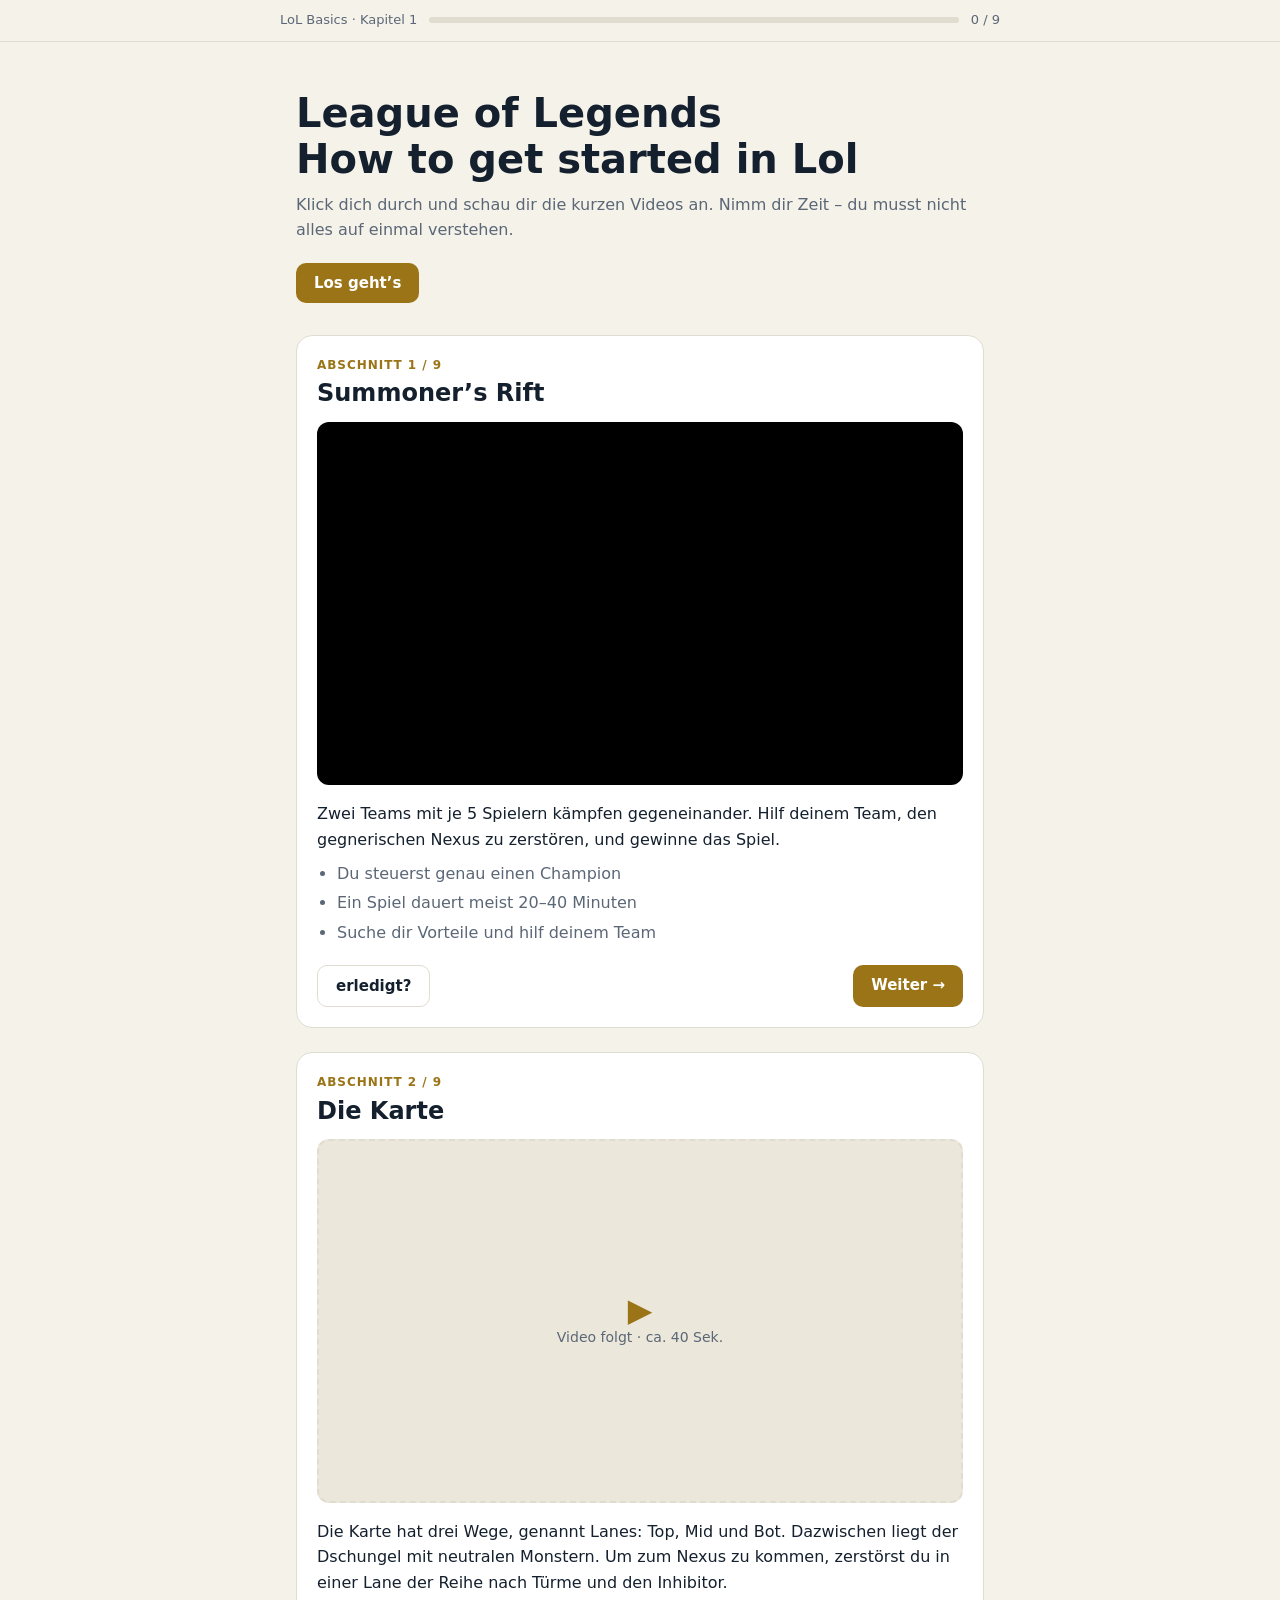
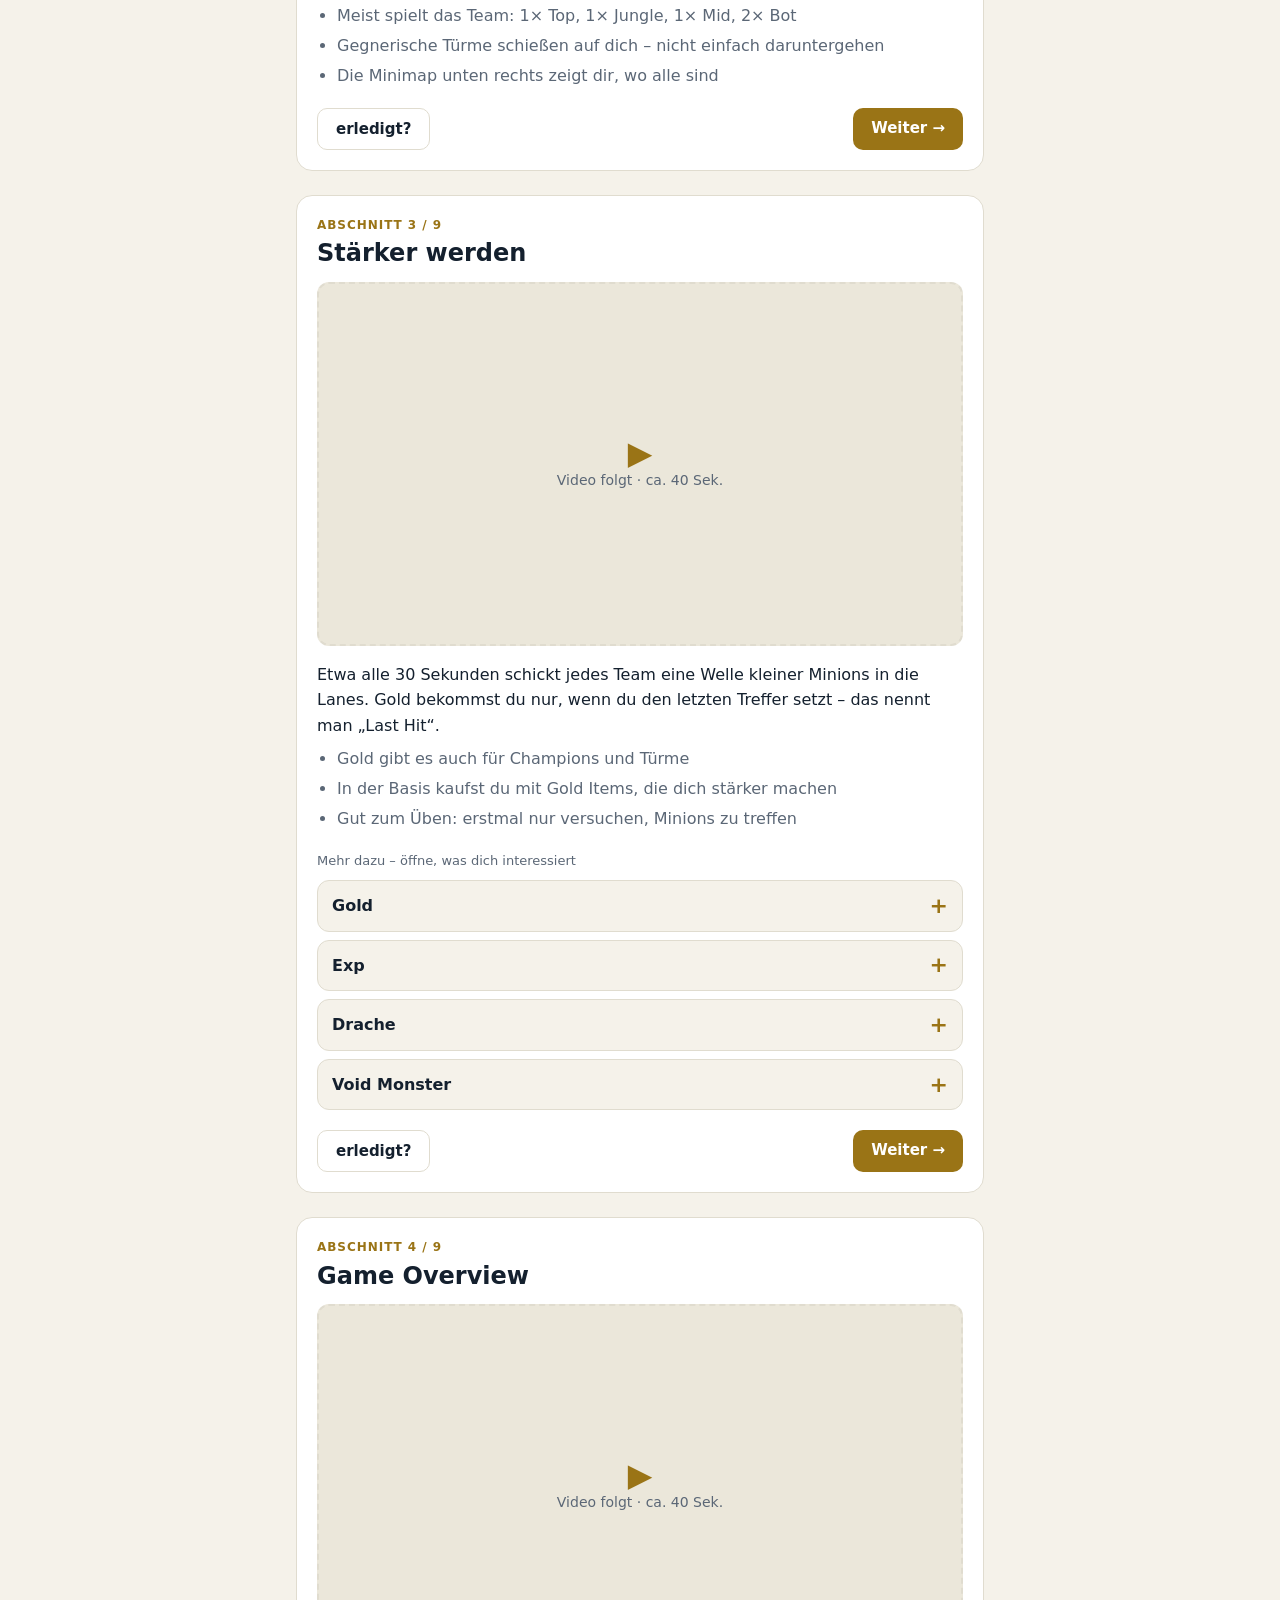
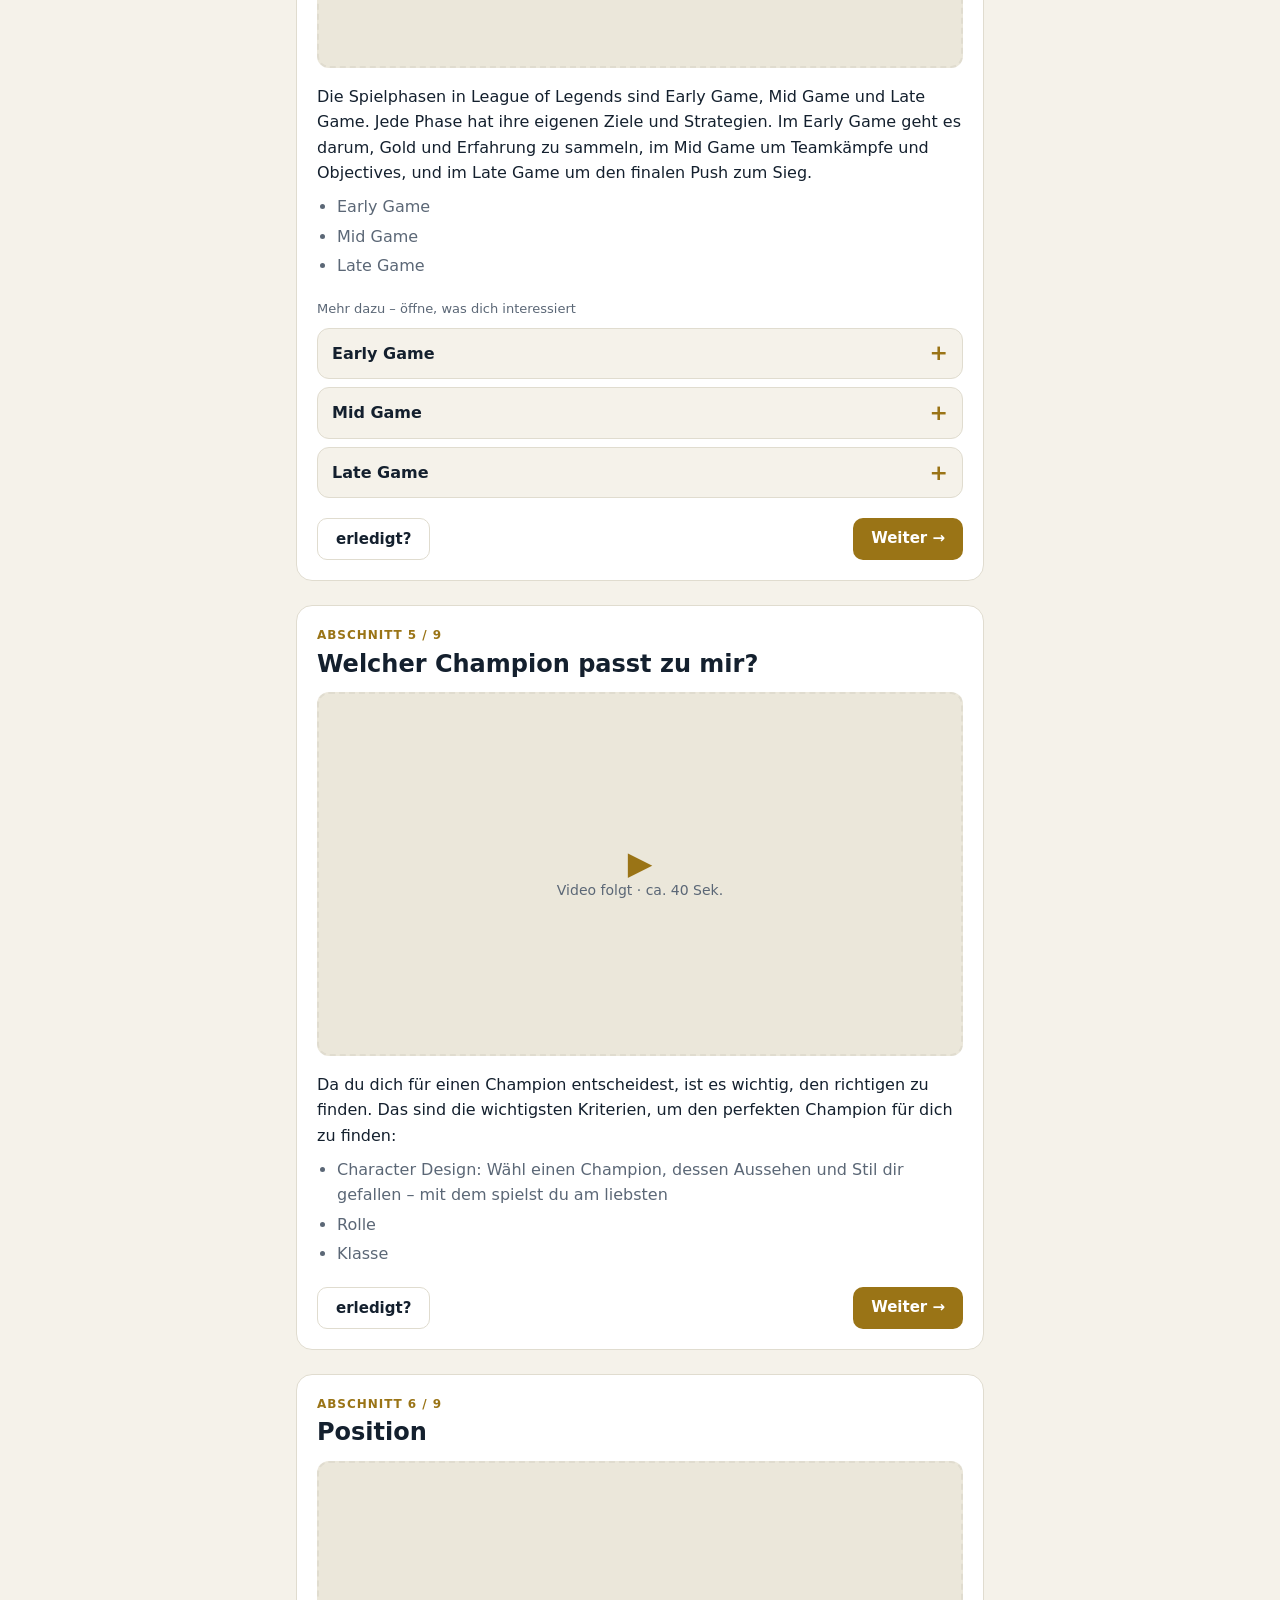
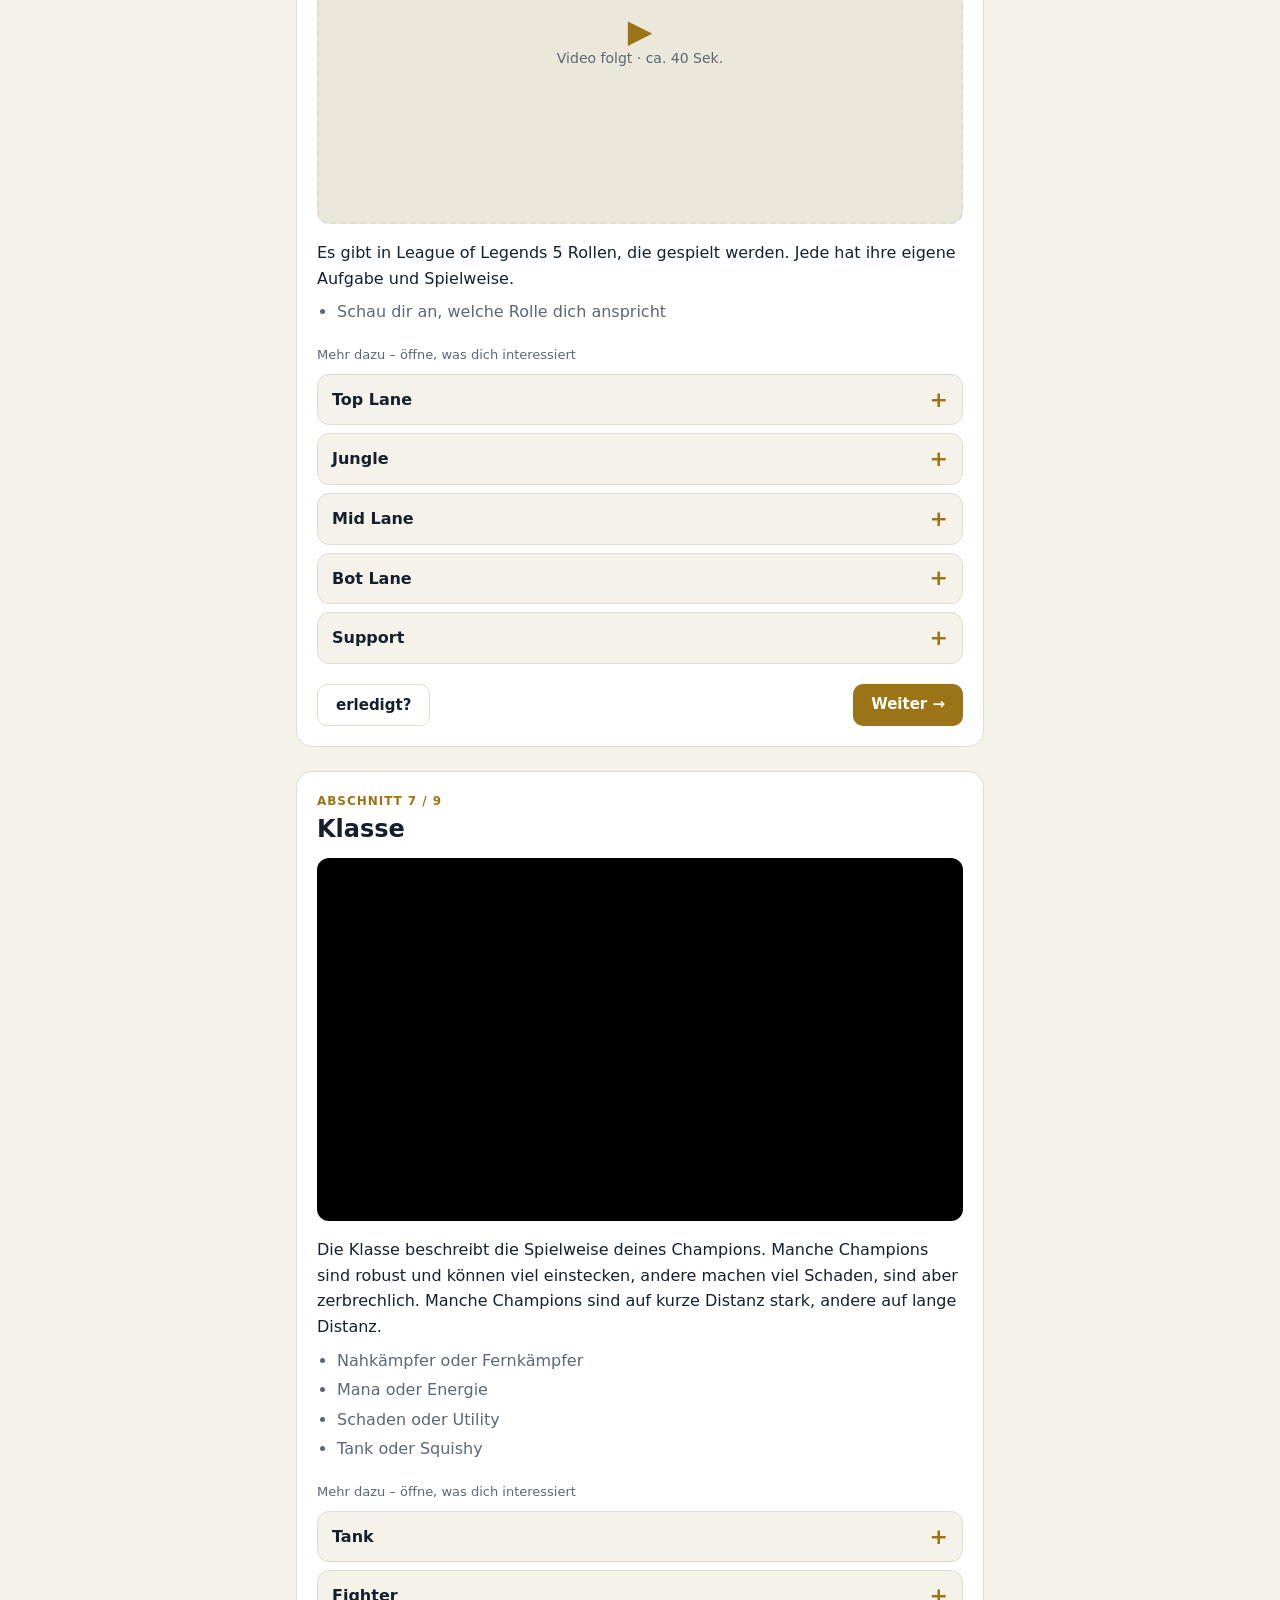
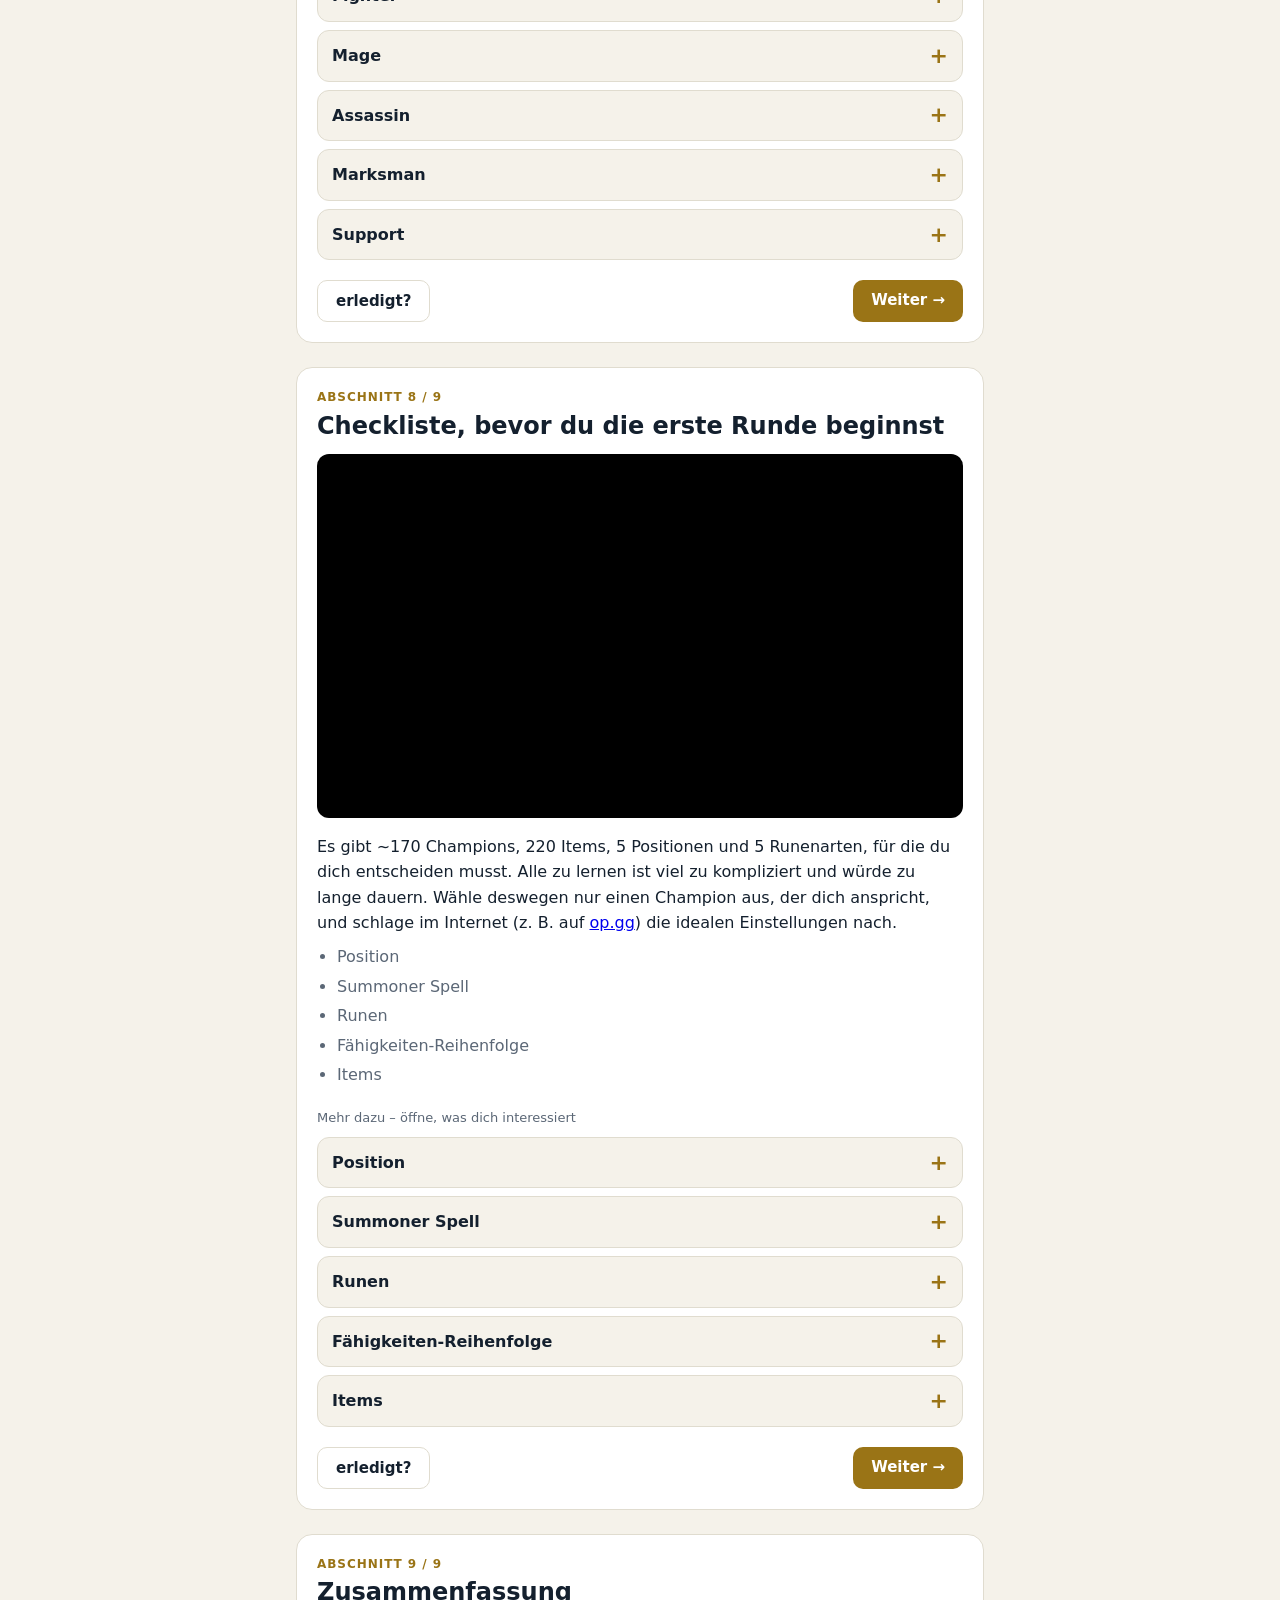
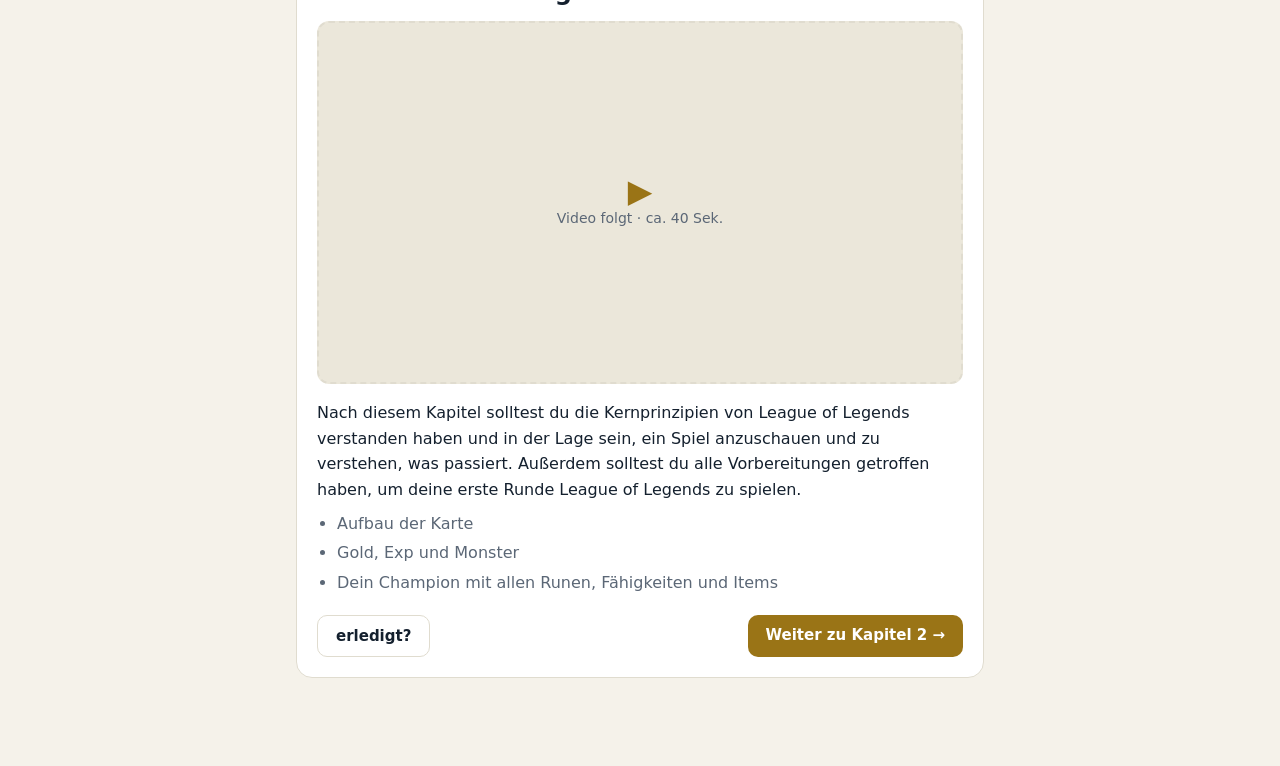
==== commit e89a71d1: "audio 1" ====
--- a/index.html
+++ b/index.html
@@ -80,7 +80,7 @@
 
 },
 
-{title:"Klasse",video:"",
+{title:"Klasse",video:"https://youtu.be/paQzQRVdaQk?si=6g6Fjk00ovoAqY54",
  text:"Die Klasse beschreibt die Spielweise deines Champions. Manche Champions sind robust und können viel einstecken, andere machen viel Schaden, sind aber zerbrechlich. Manche Champions sind auf kurze Distanz stark, andere auf lange Distanz.",
  points:["Nahkämpfer oder Fernkämpfer","Mana oder Energie","Schaden oder Utility","Tank oder Squishy"],
  subs:[
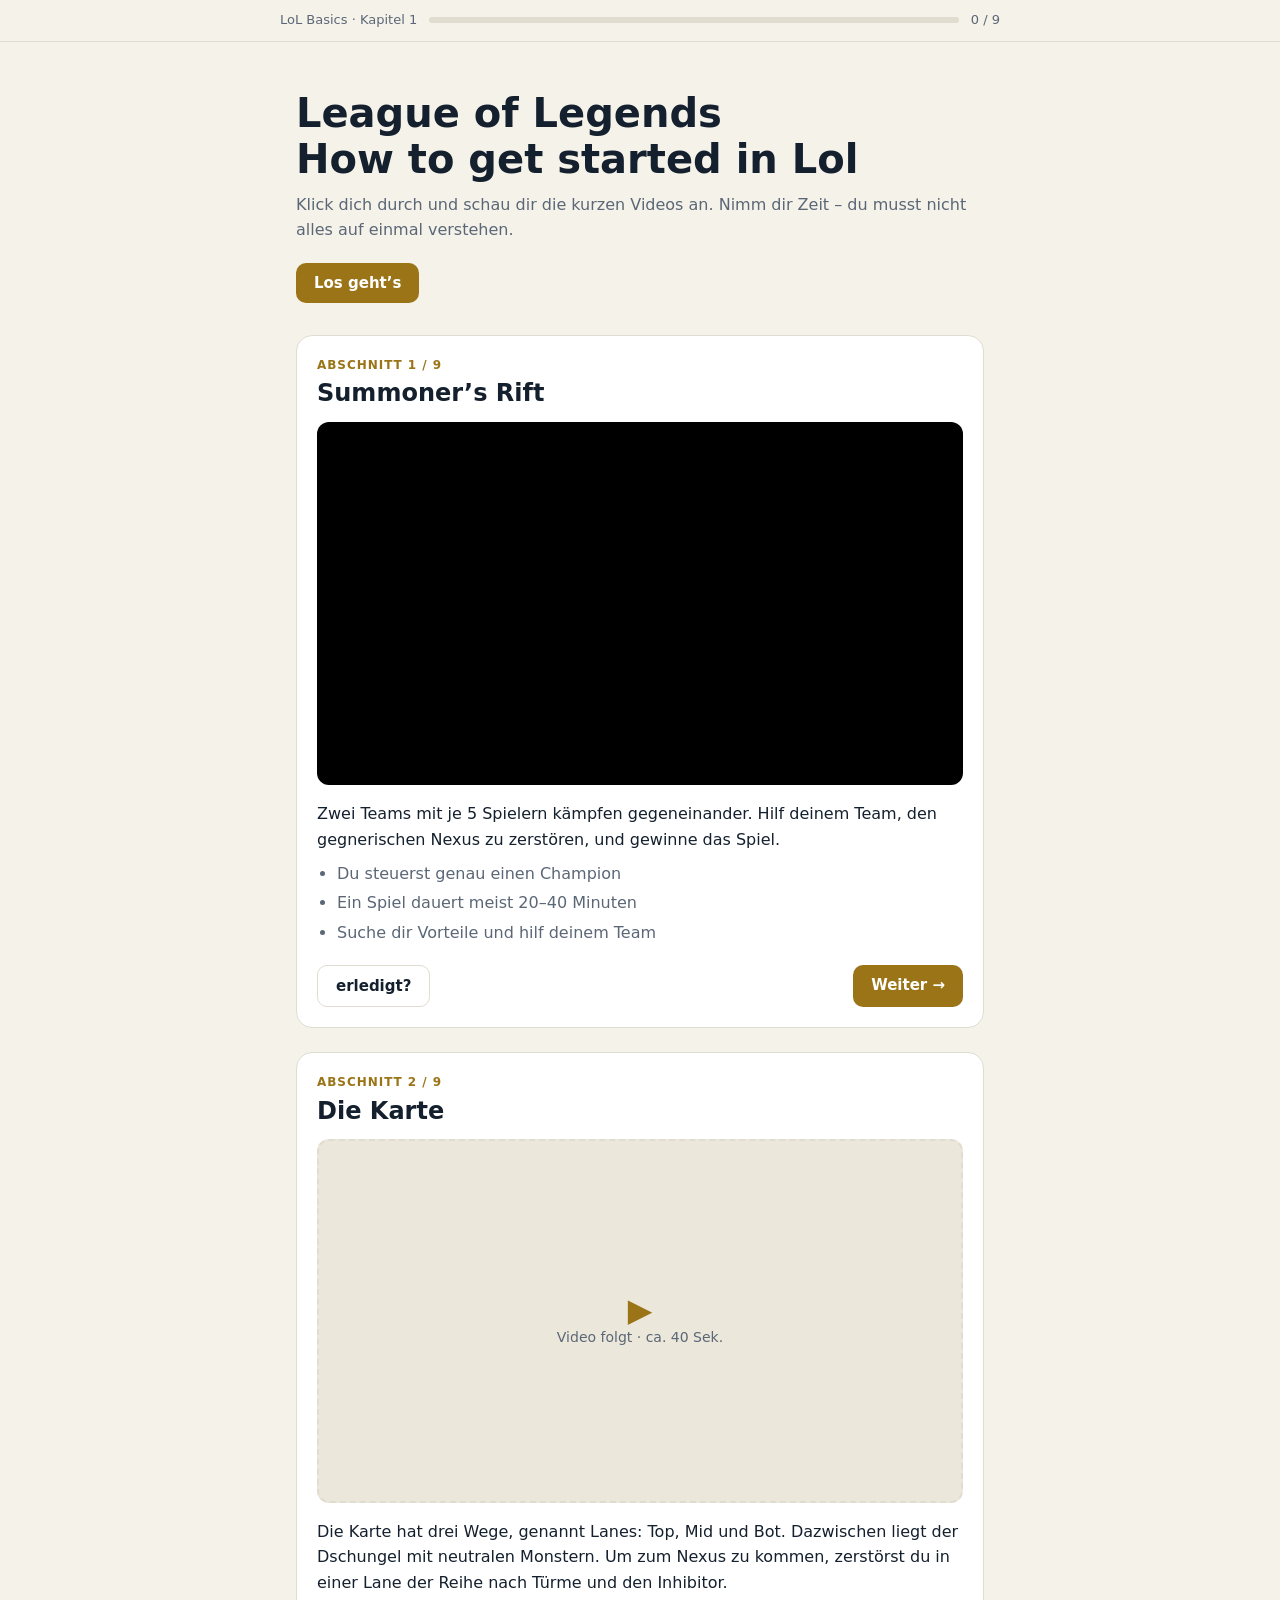
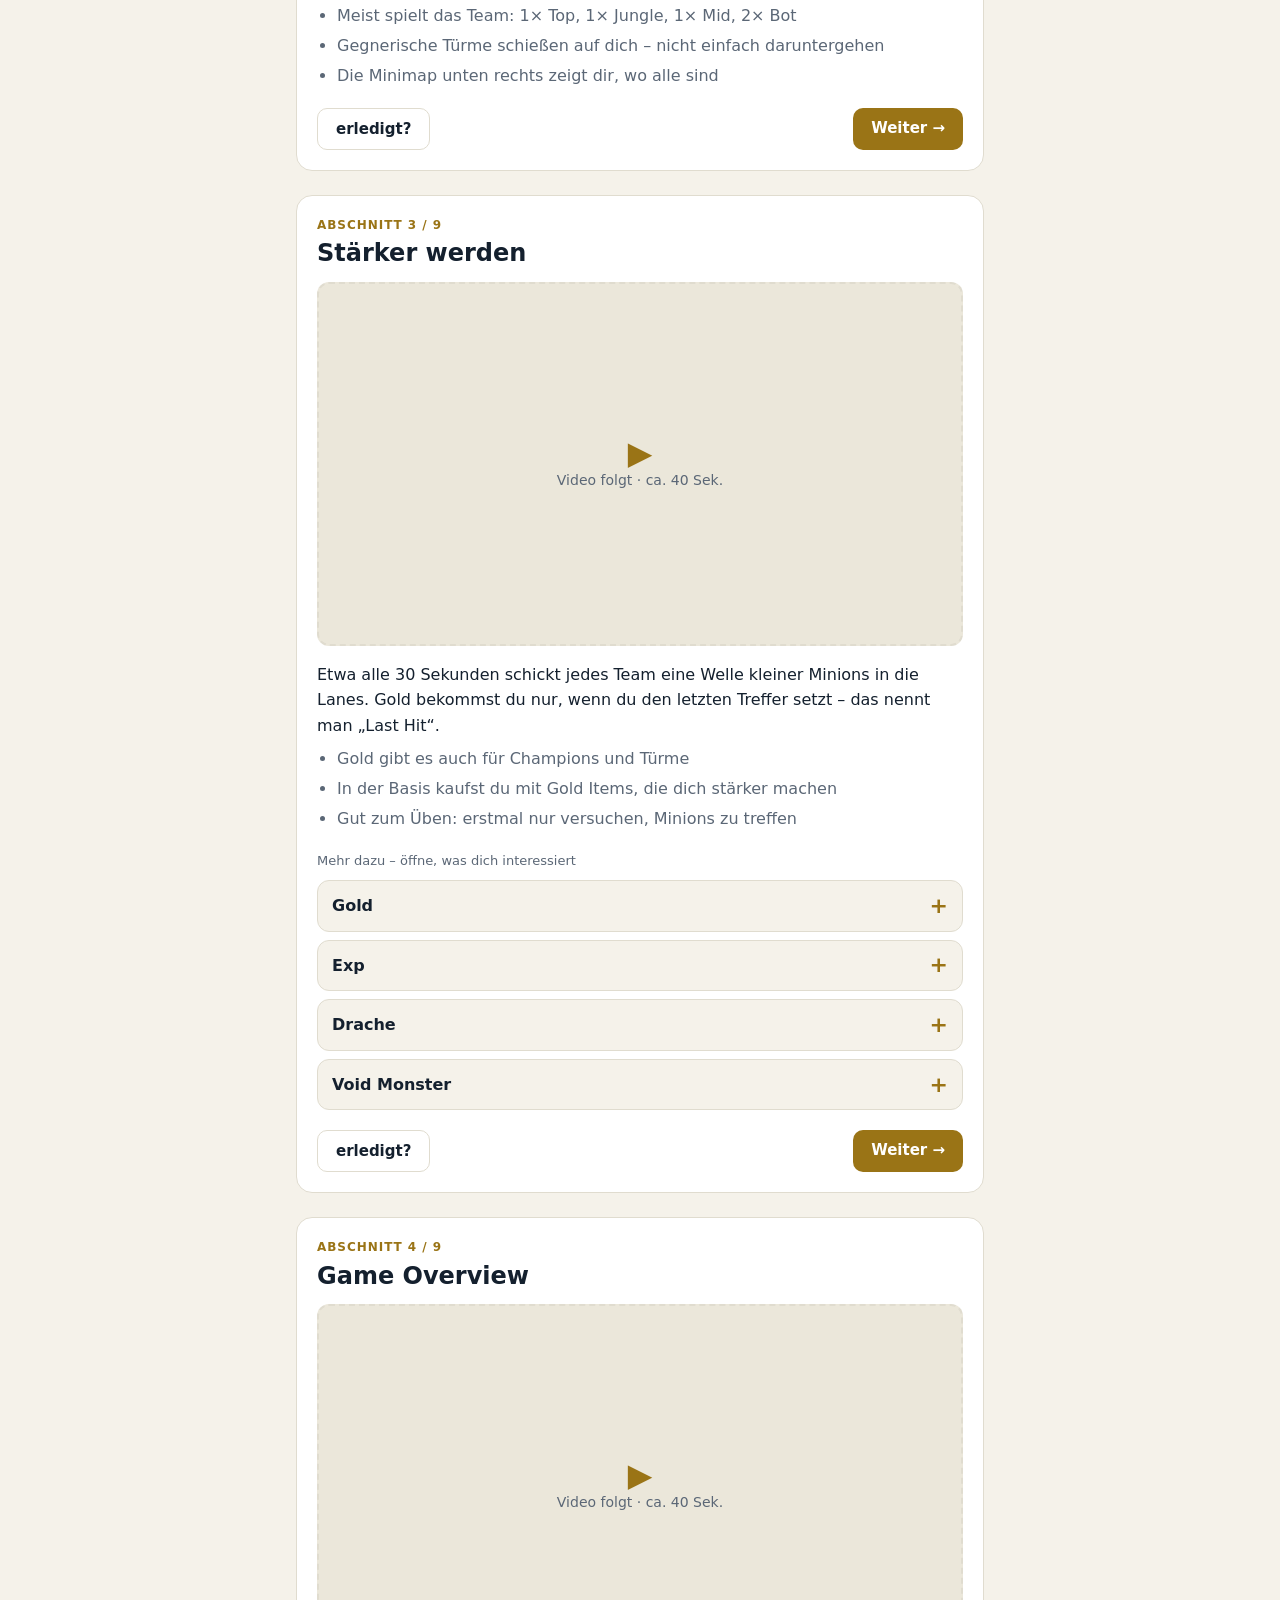
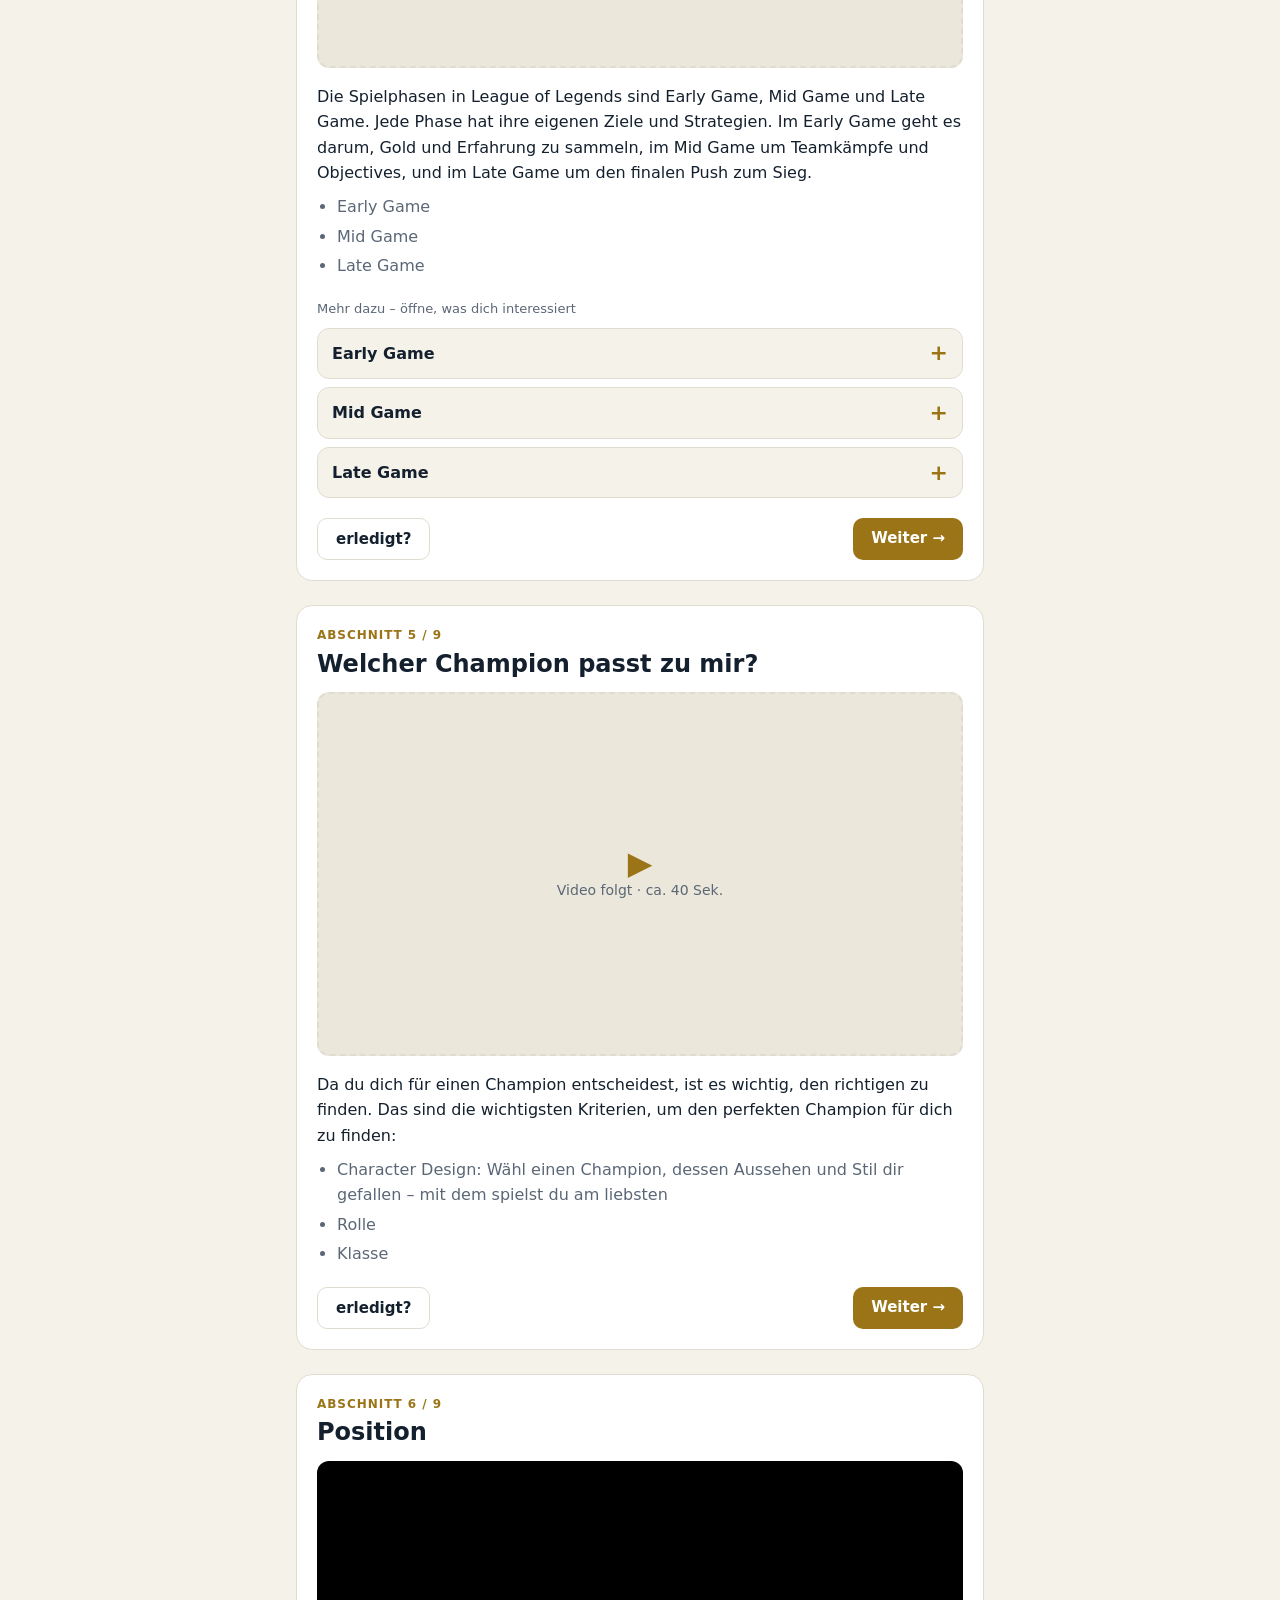
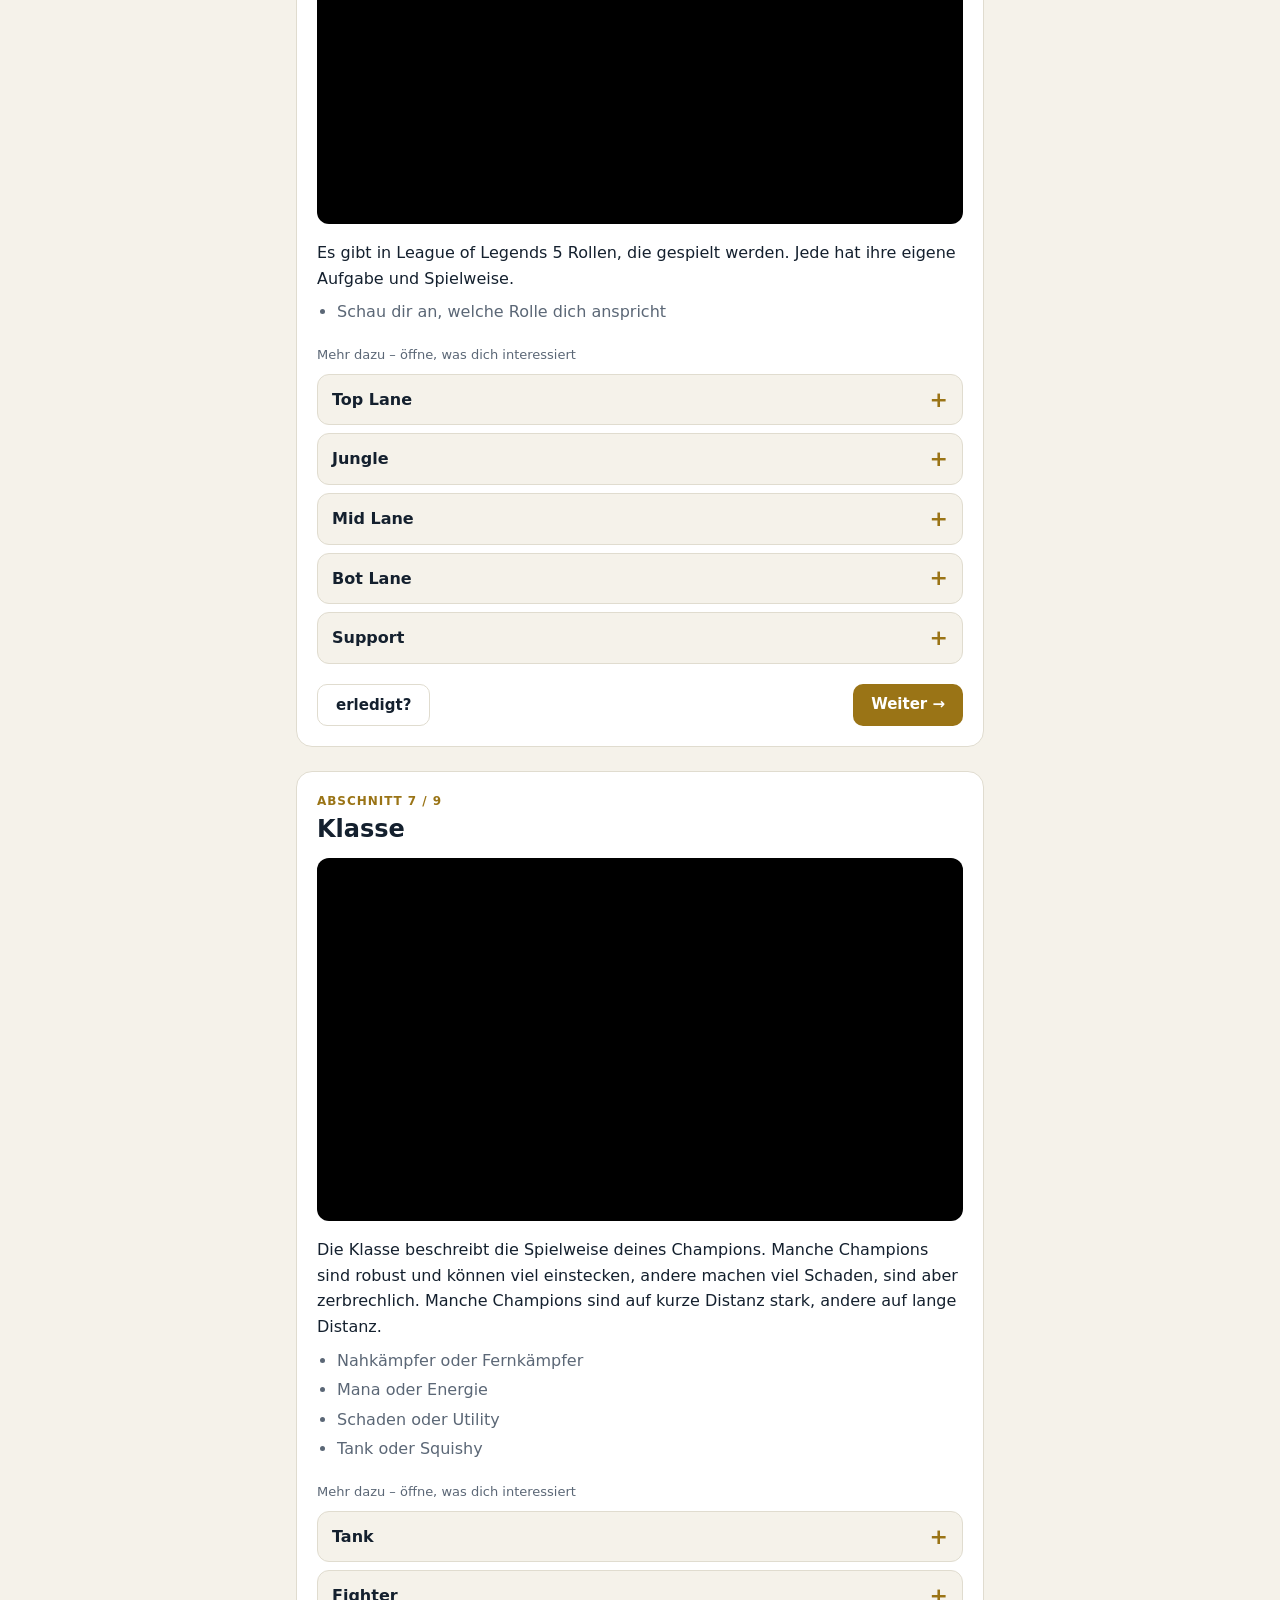
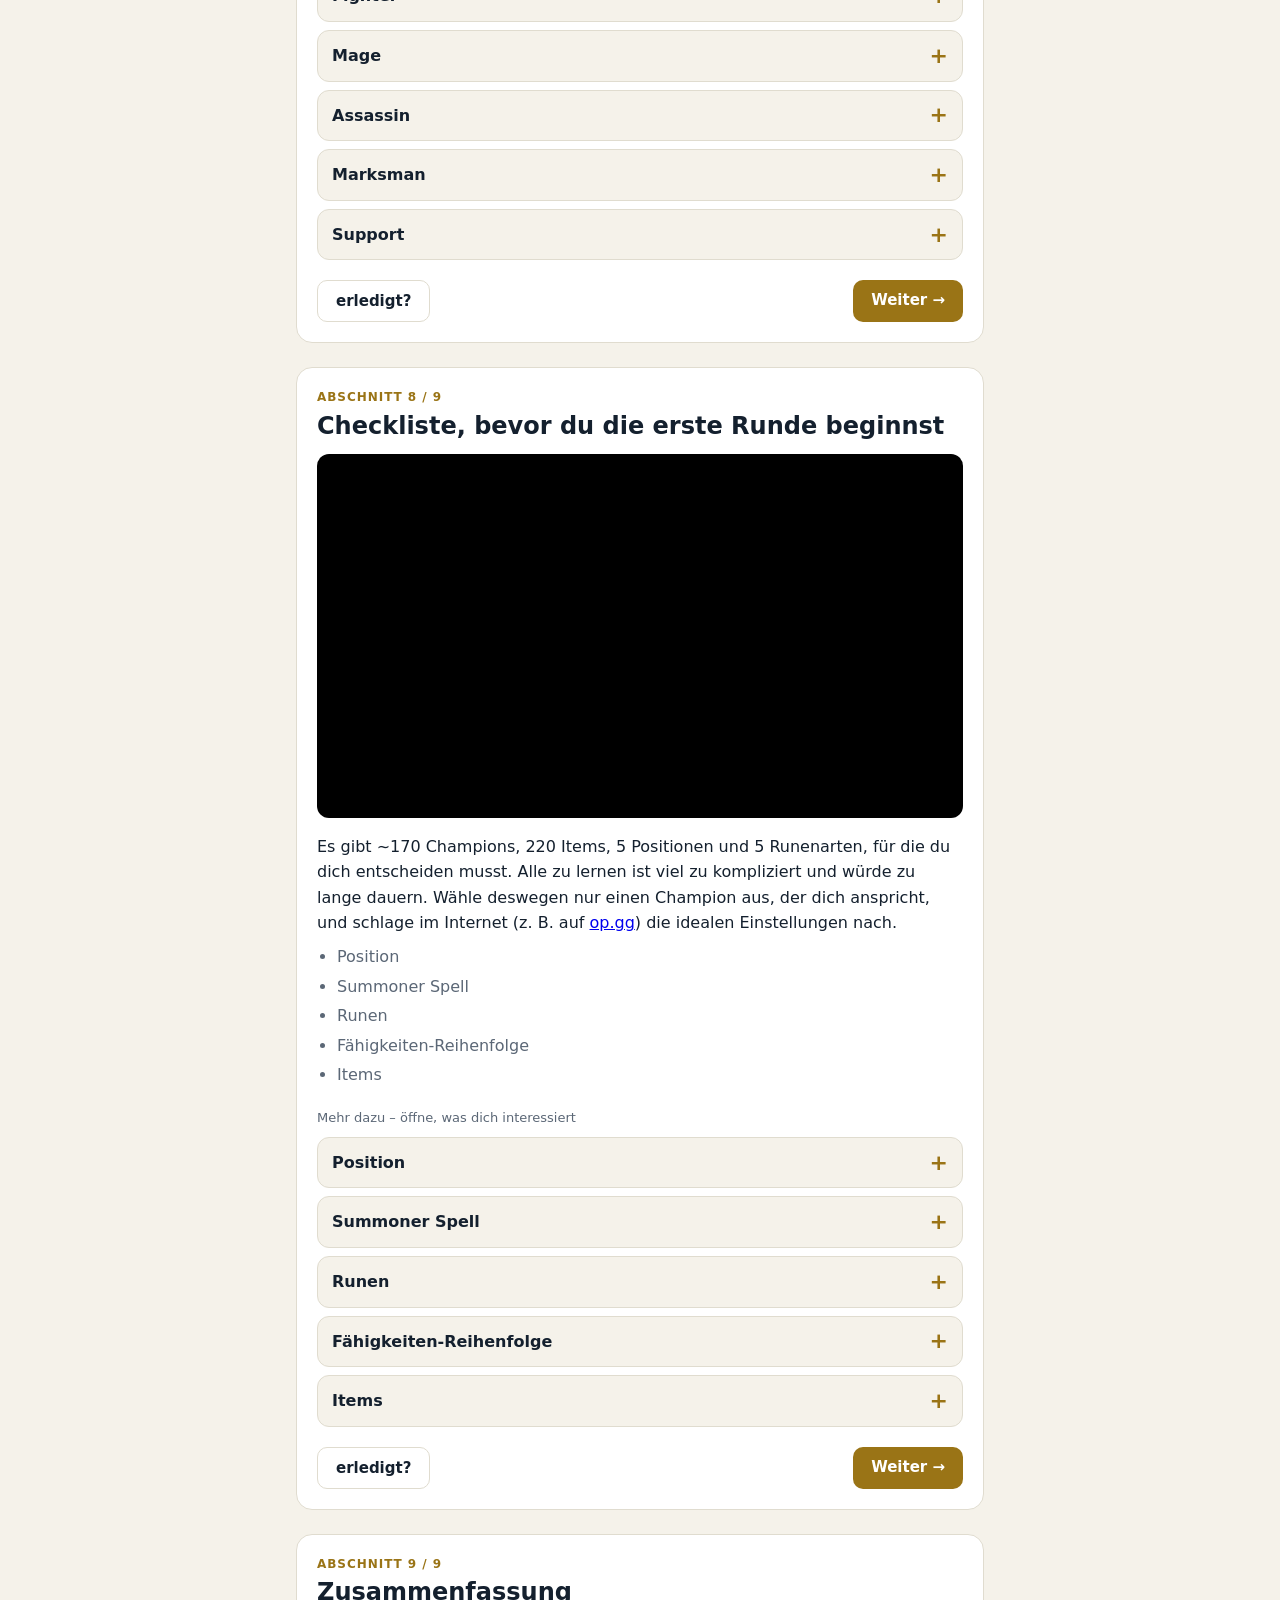
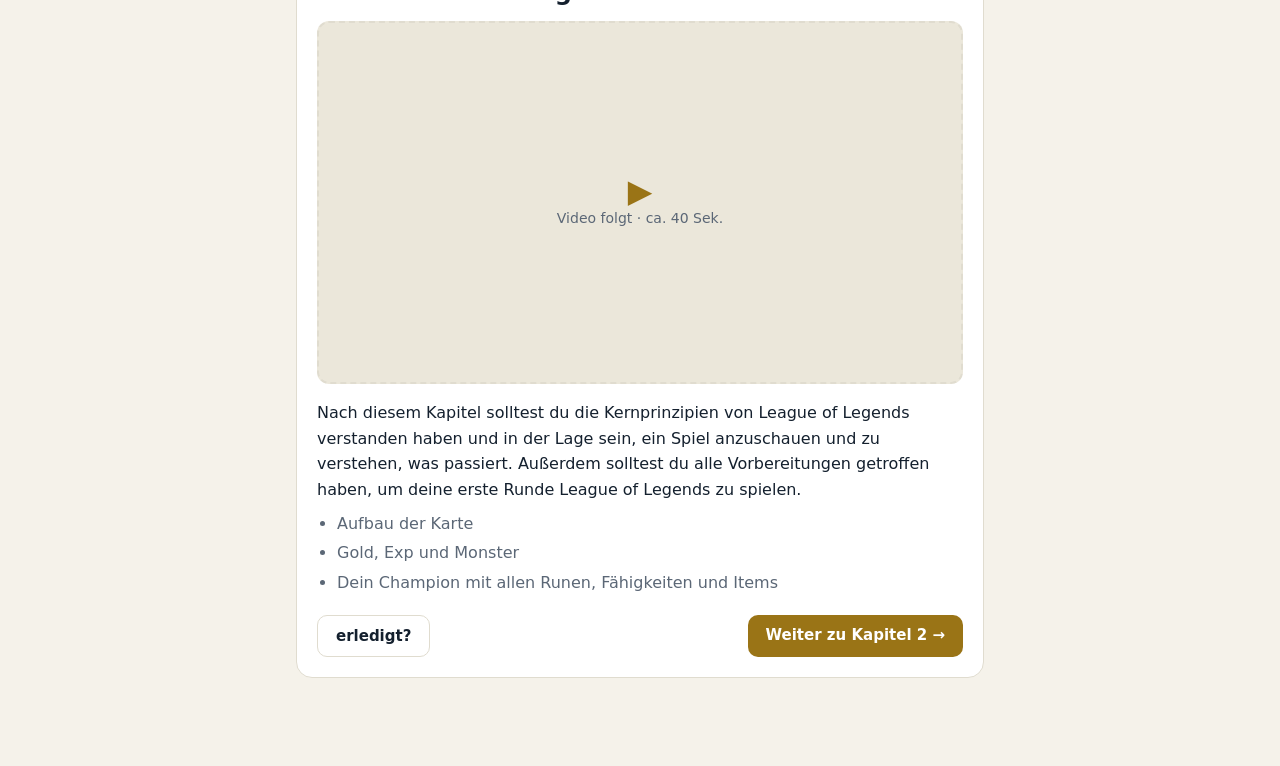
==== commit 6db46a08: "audio2" ====
--- a/index.html
+++ b/index.html
@@ -67,7 +67,7 @@
  points:["Character Design: Wähl einen Champion, dessen Aussehen und Stil dir gefallen – mit dem spielst du am liebsten","Rolle","Klasse"],
 },
 
-{title:"Position",video:"",
+{title:"Position",video:"https://youtu.be/EZUL6kpM4BU",
  text:"Es gibt in League of Legends 5 Rollen, die gespielt werden. Jede hat ihre eigene Aufgabe und Spielweise.",
  points:["Schau dir an, welche Rolle dich anspricht"],
  subs:[
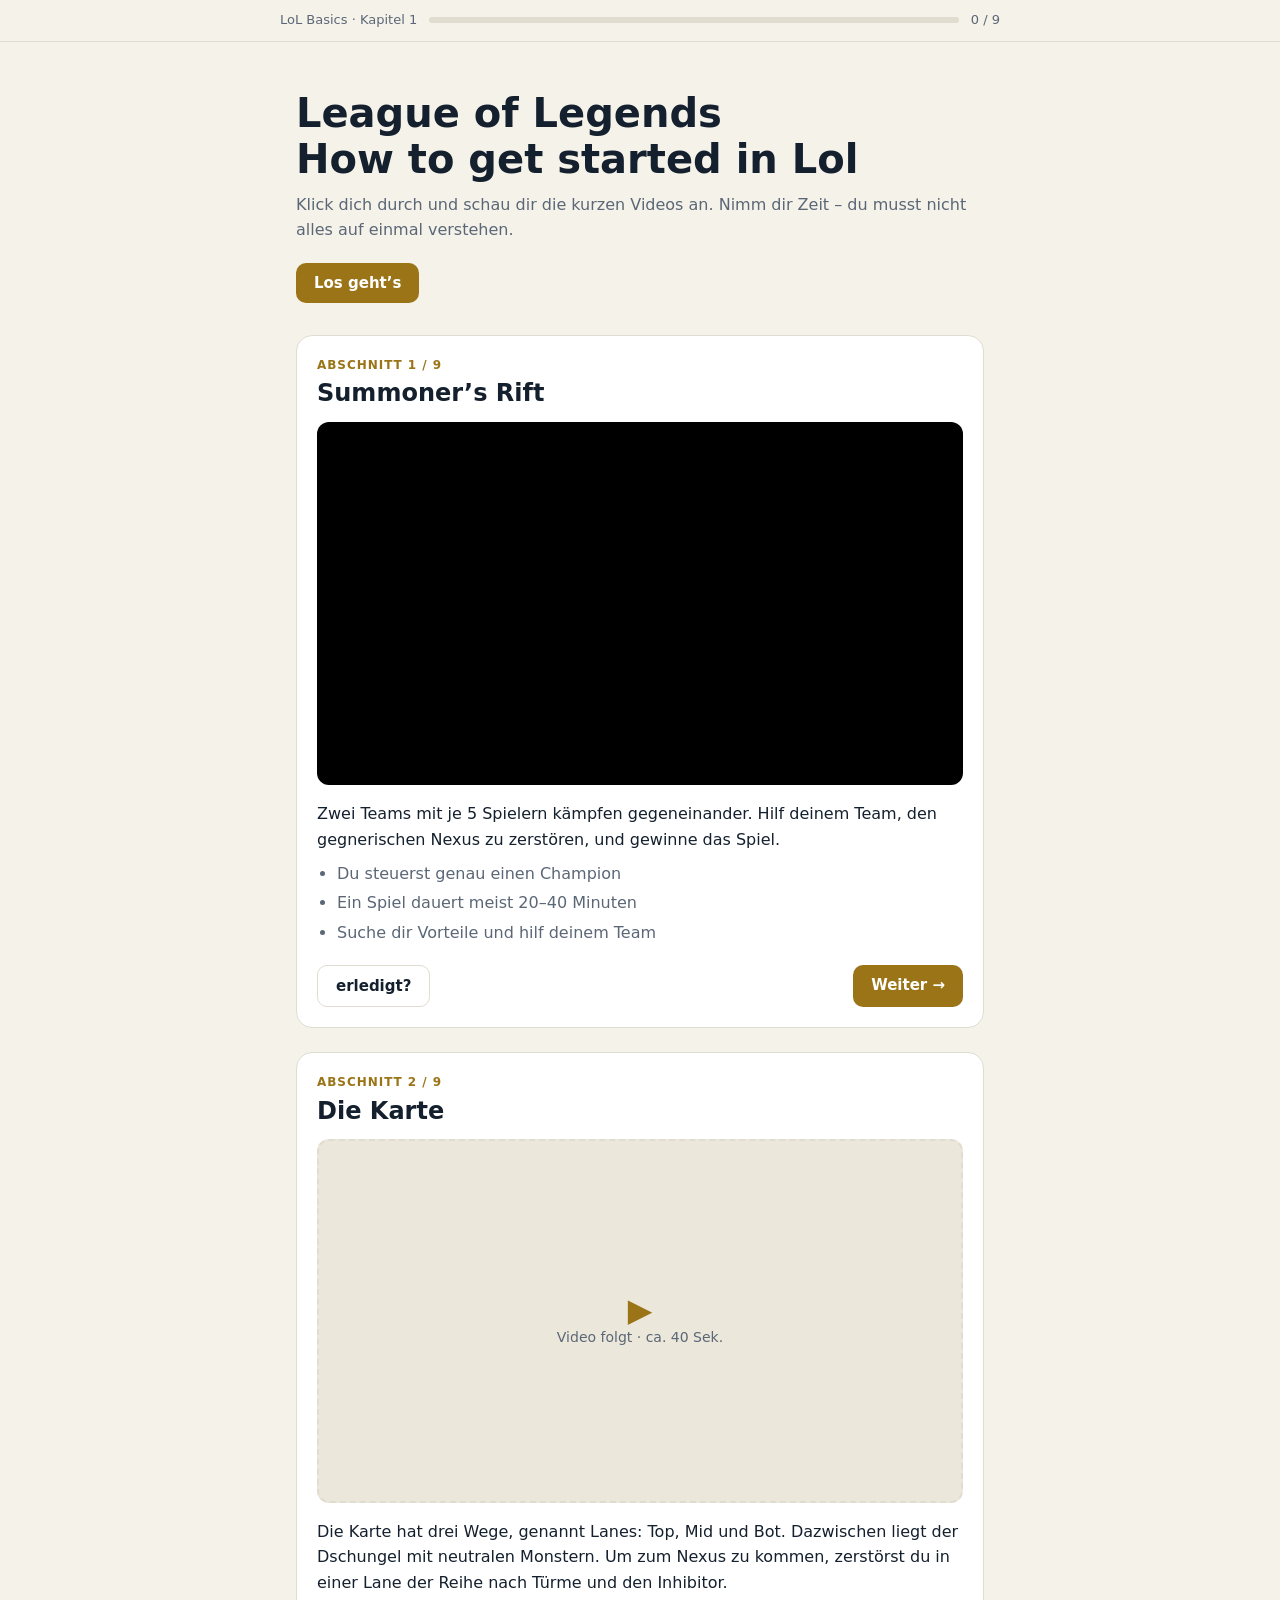
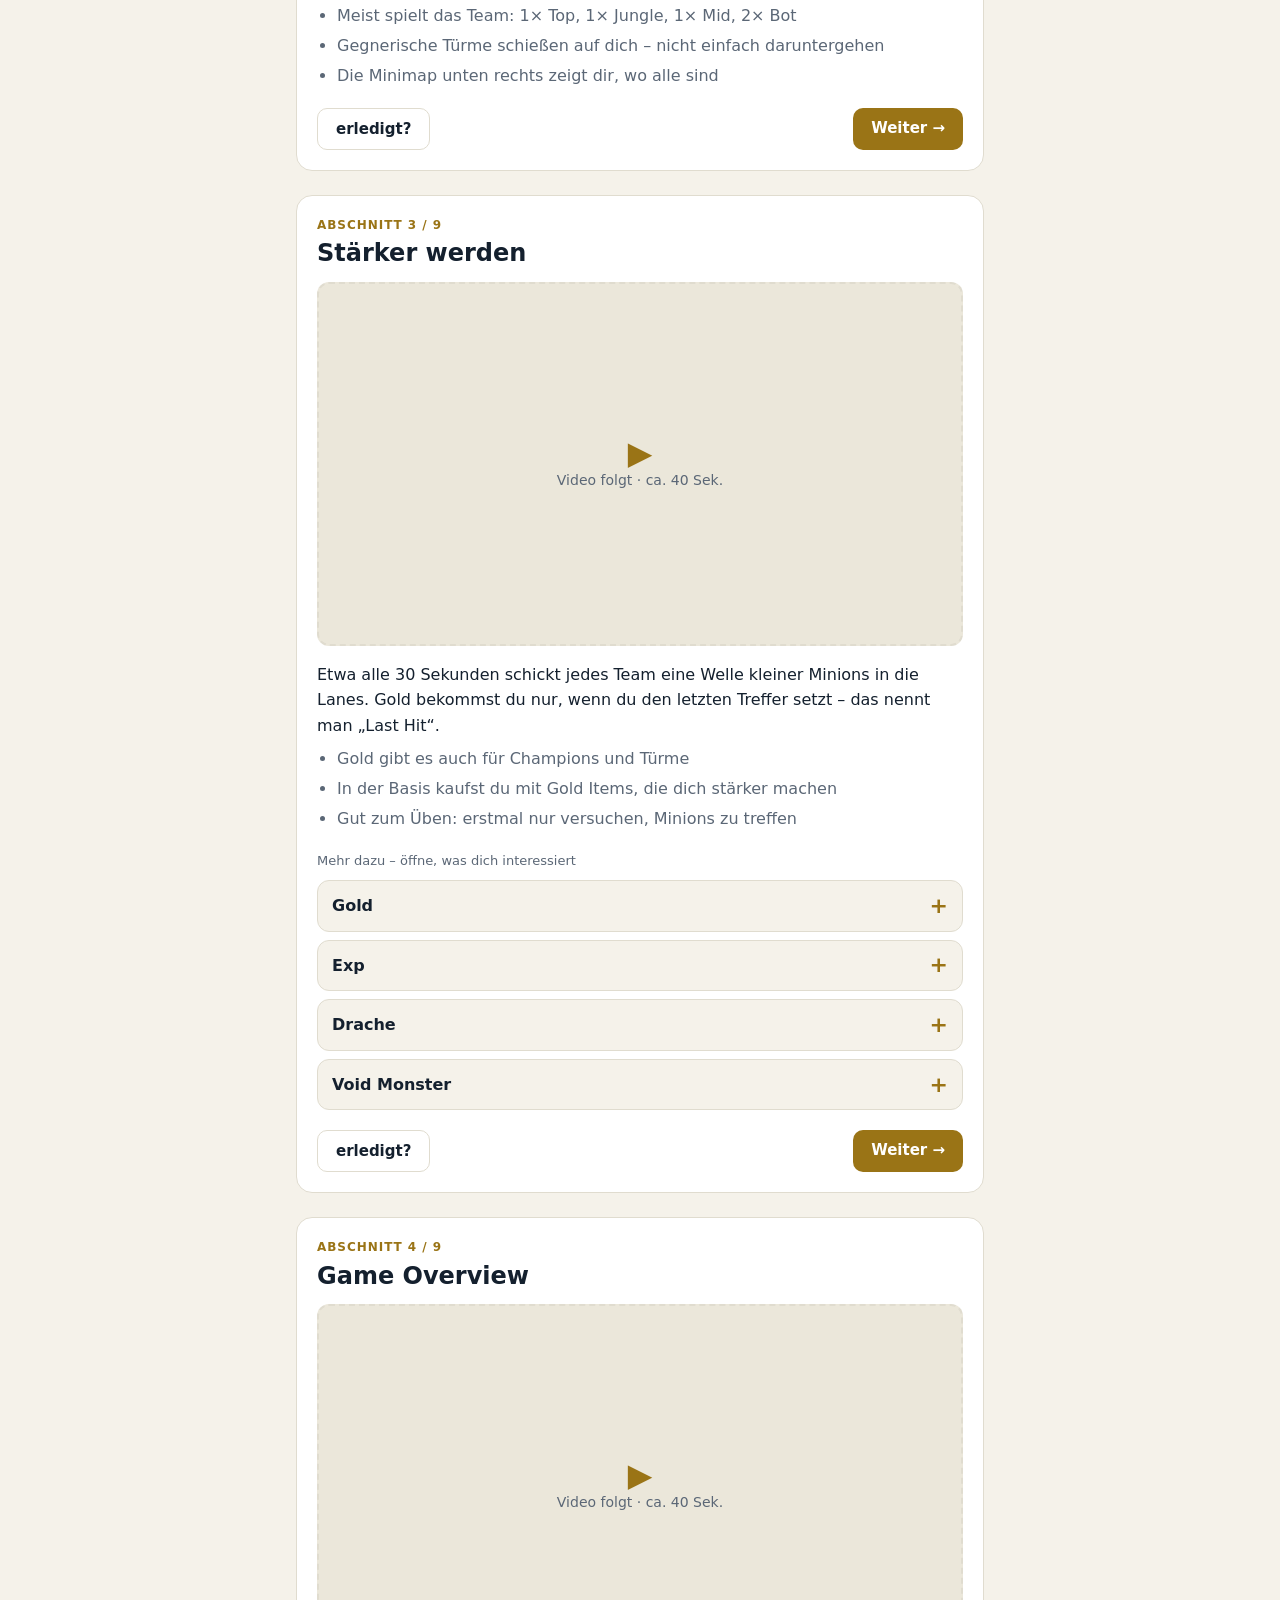
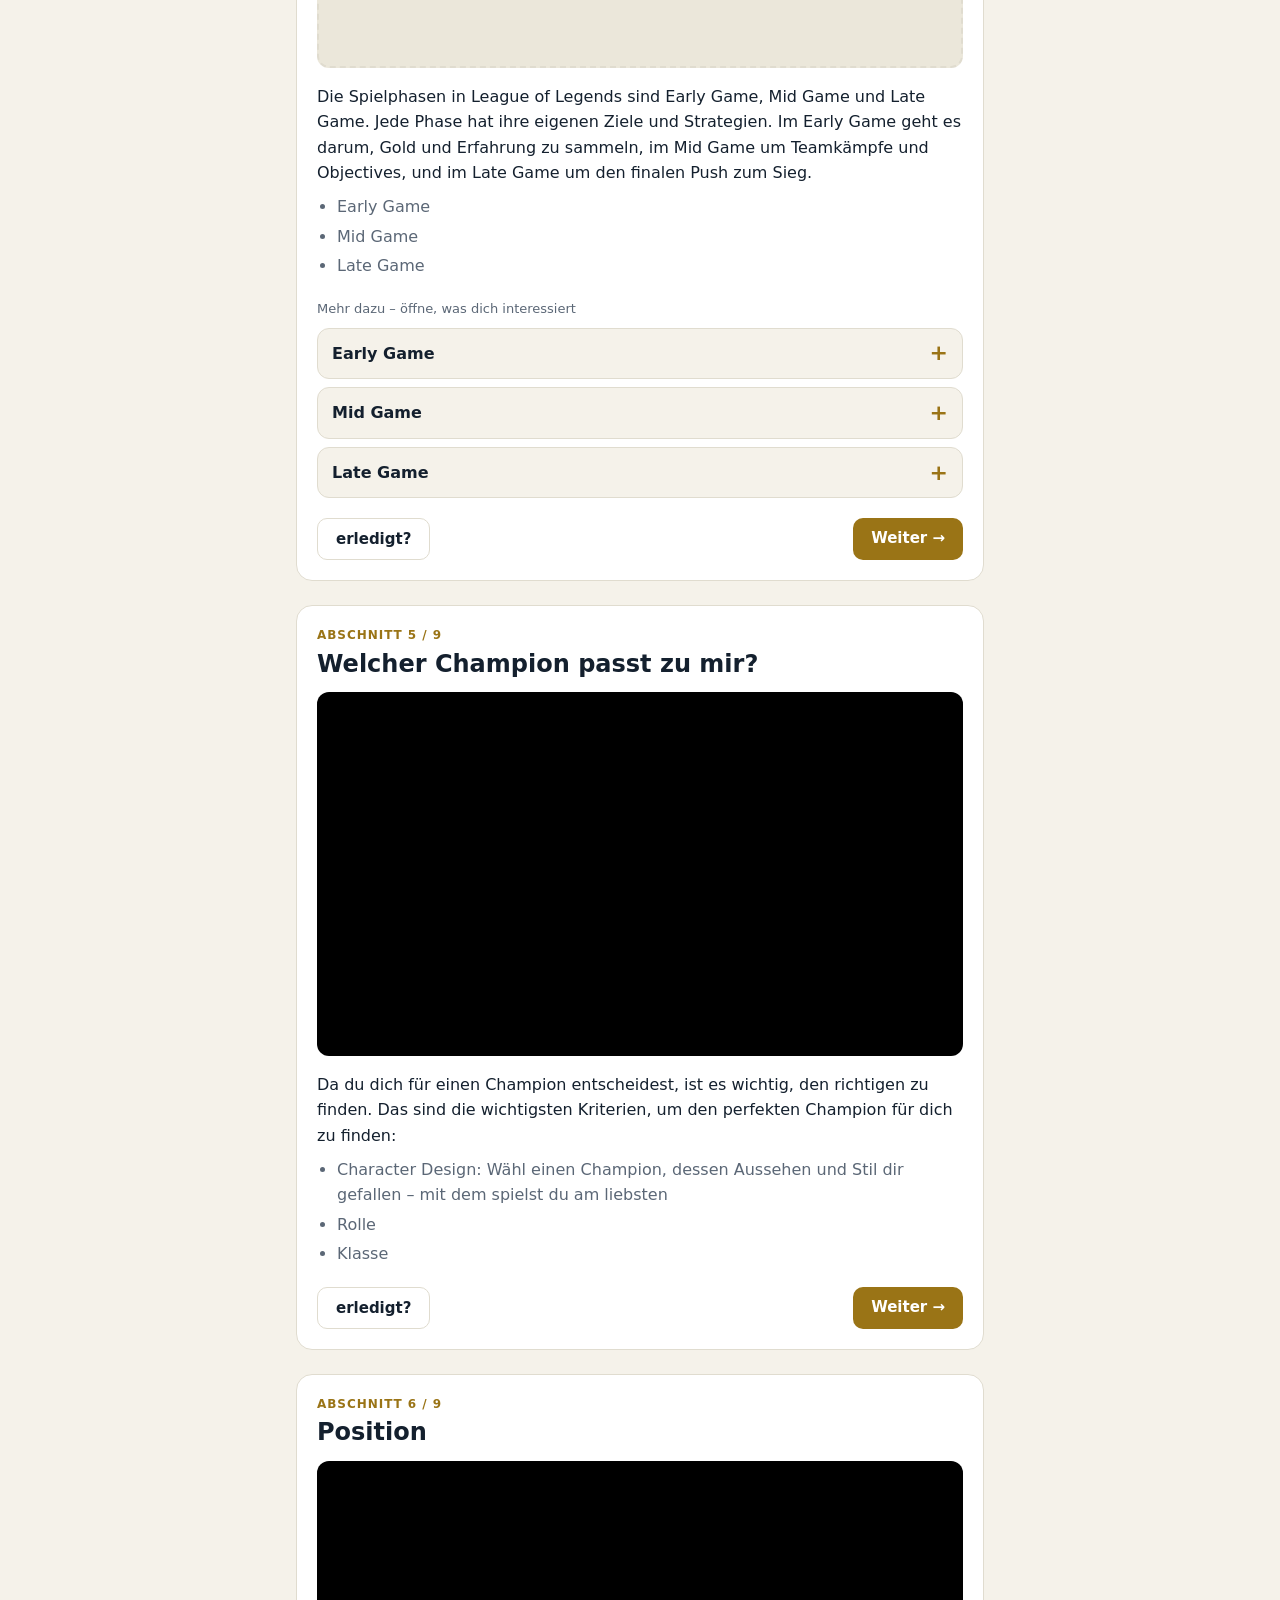
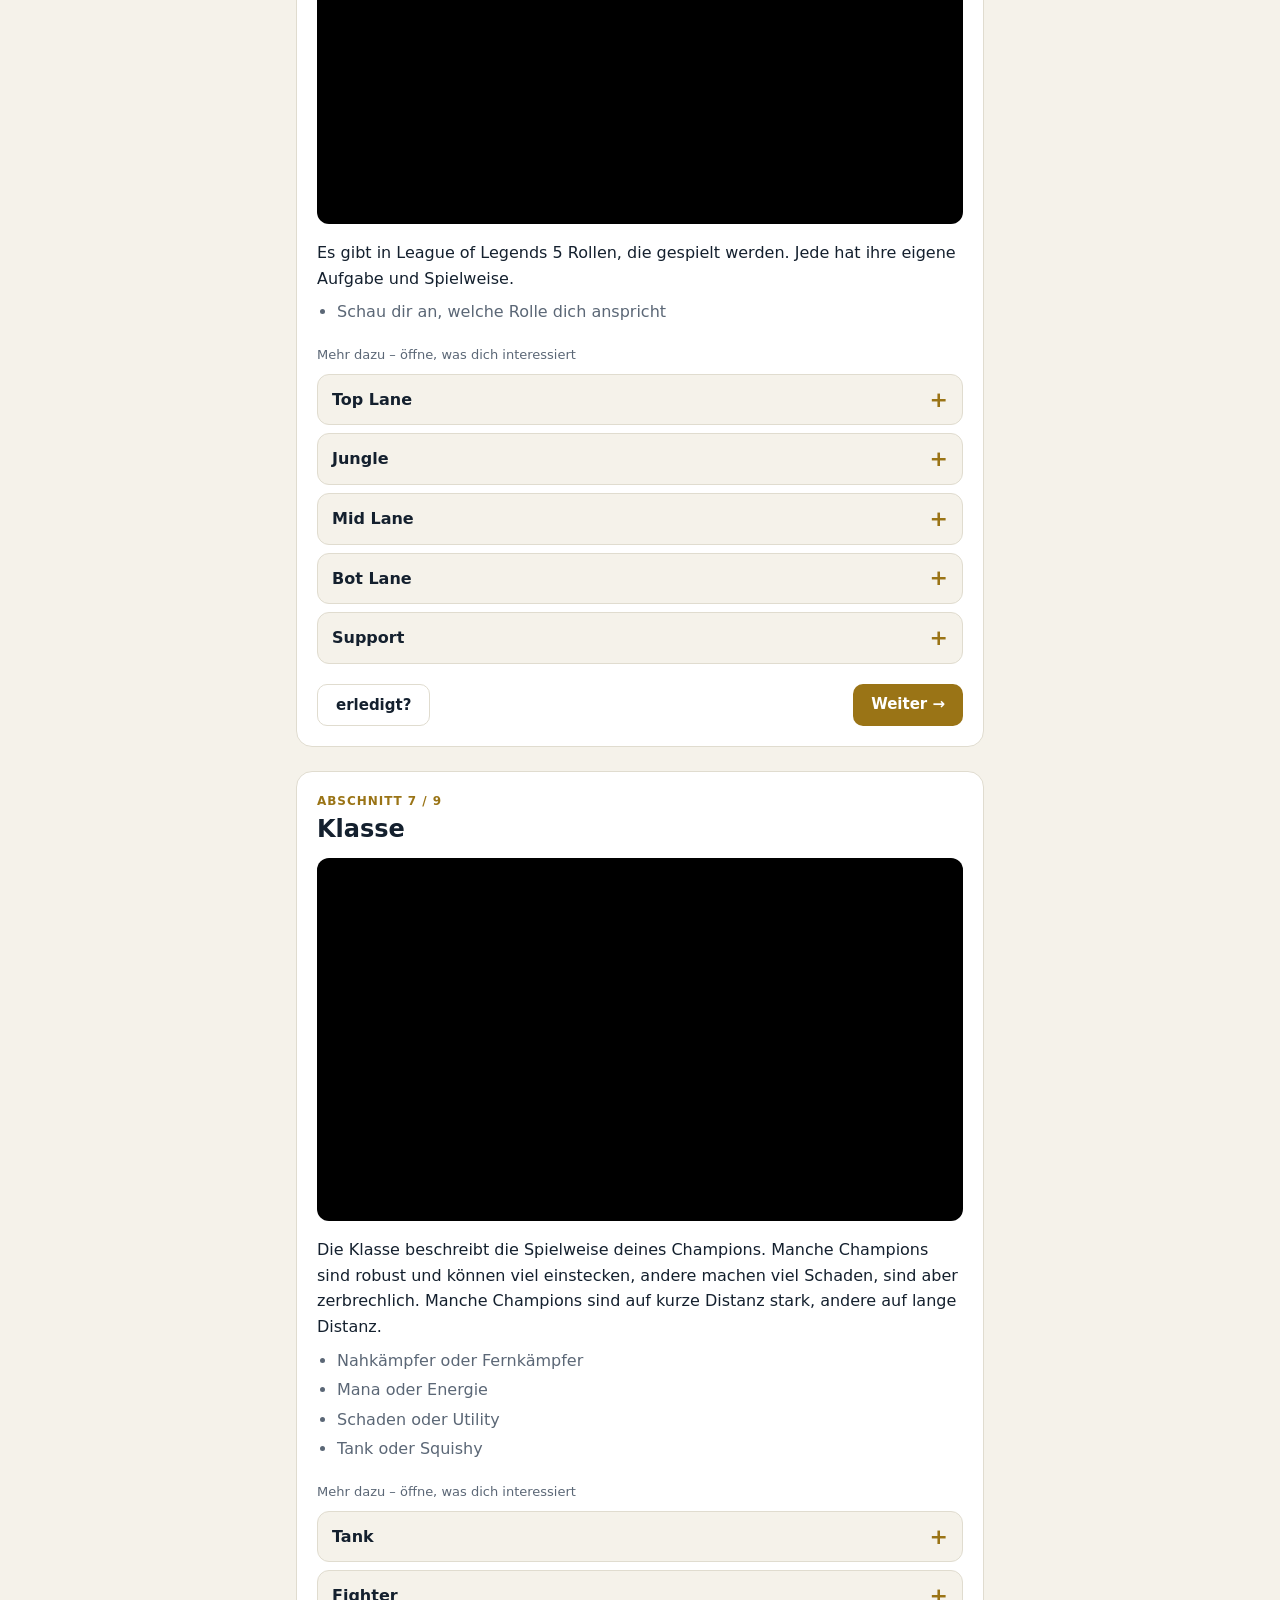
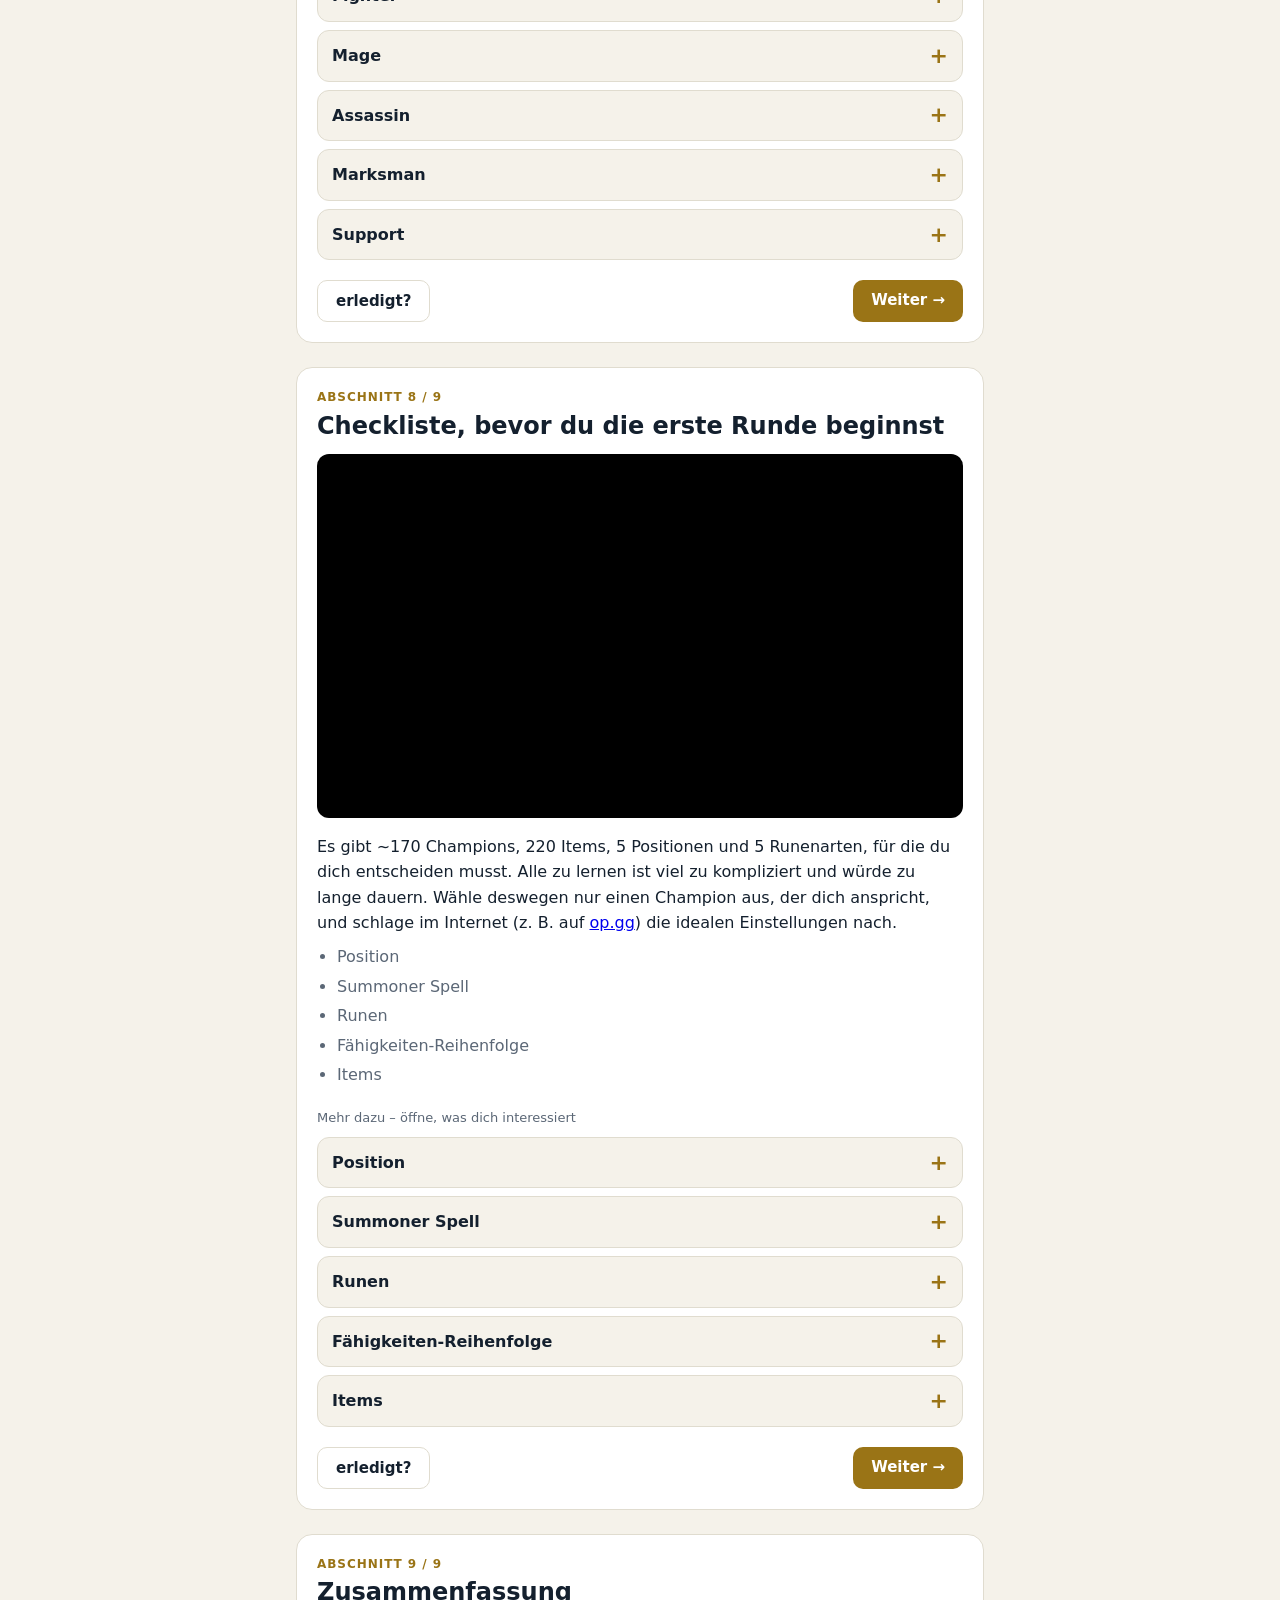
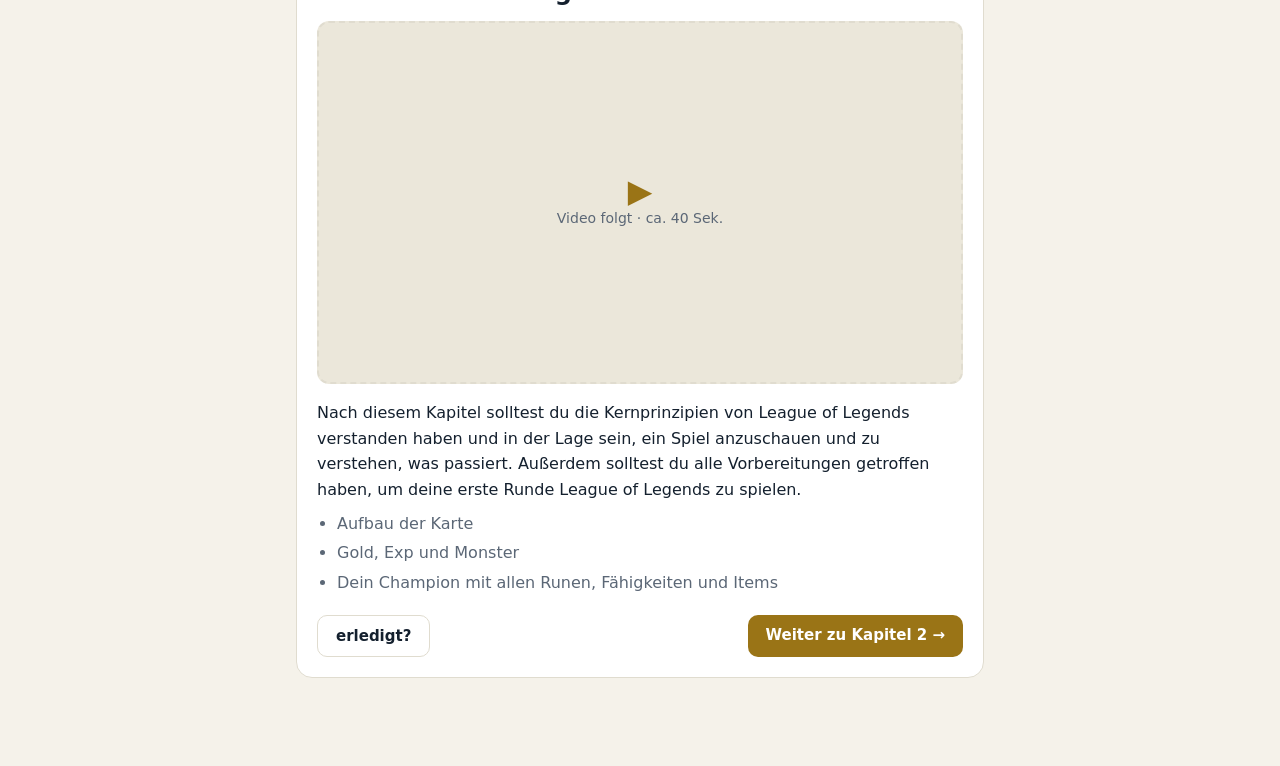
==== commit 03c89d1d: "audio 3" ====
--- a/index.html
+++ b/index.html
@@ -62,7 +62,7 @@
 ]
 },
 
-{title:"Welcher Champion passt zu mir?",video:"",
+{title:"Welcher Champion passt zu mir?",video:"https://youtu.be/AgRBeQstNpI",
  text:"Da du dich für einen Champion entscheidest, ist es wichtig, den richtigen zu finden. Das sind die wichtigsten Kriterien, um den perfekten Champion für dich zu finden:",
  points:["Character Design: Wähl einen Champion, dessen Aussehen und Stil dir gefallen – mit dem spielst du am liebsten","Rolle","Klasse"],
 },
